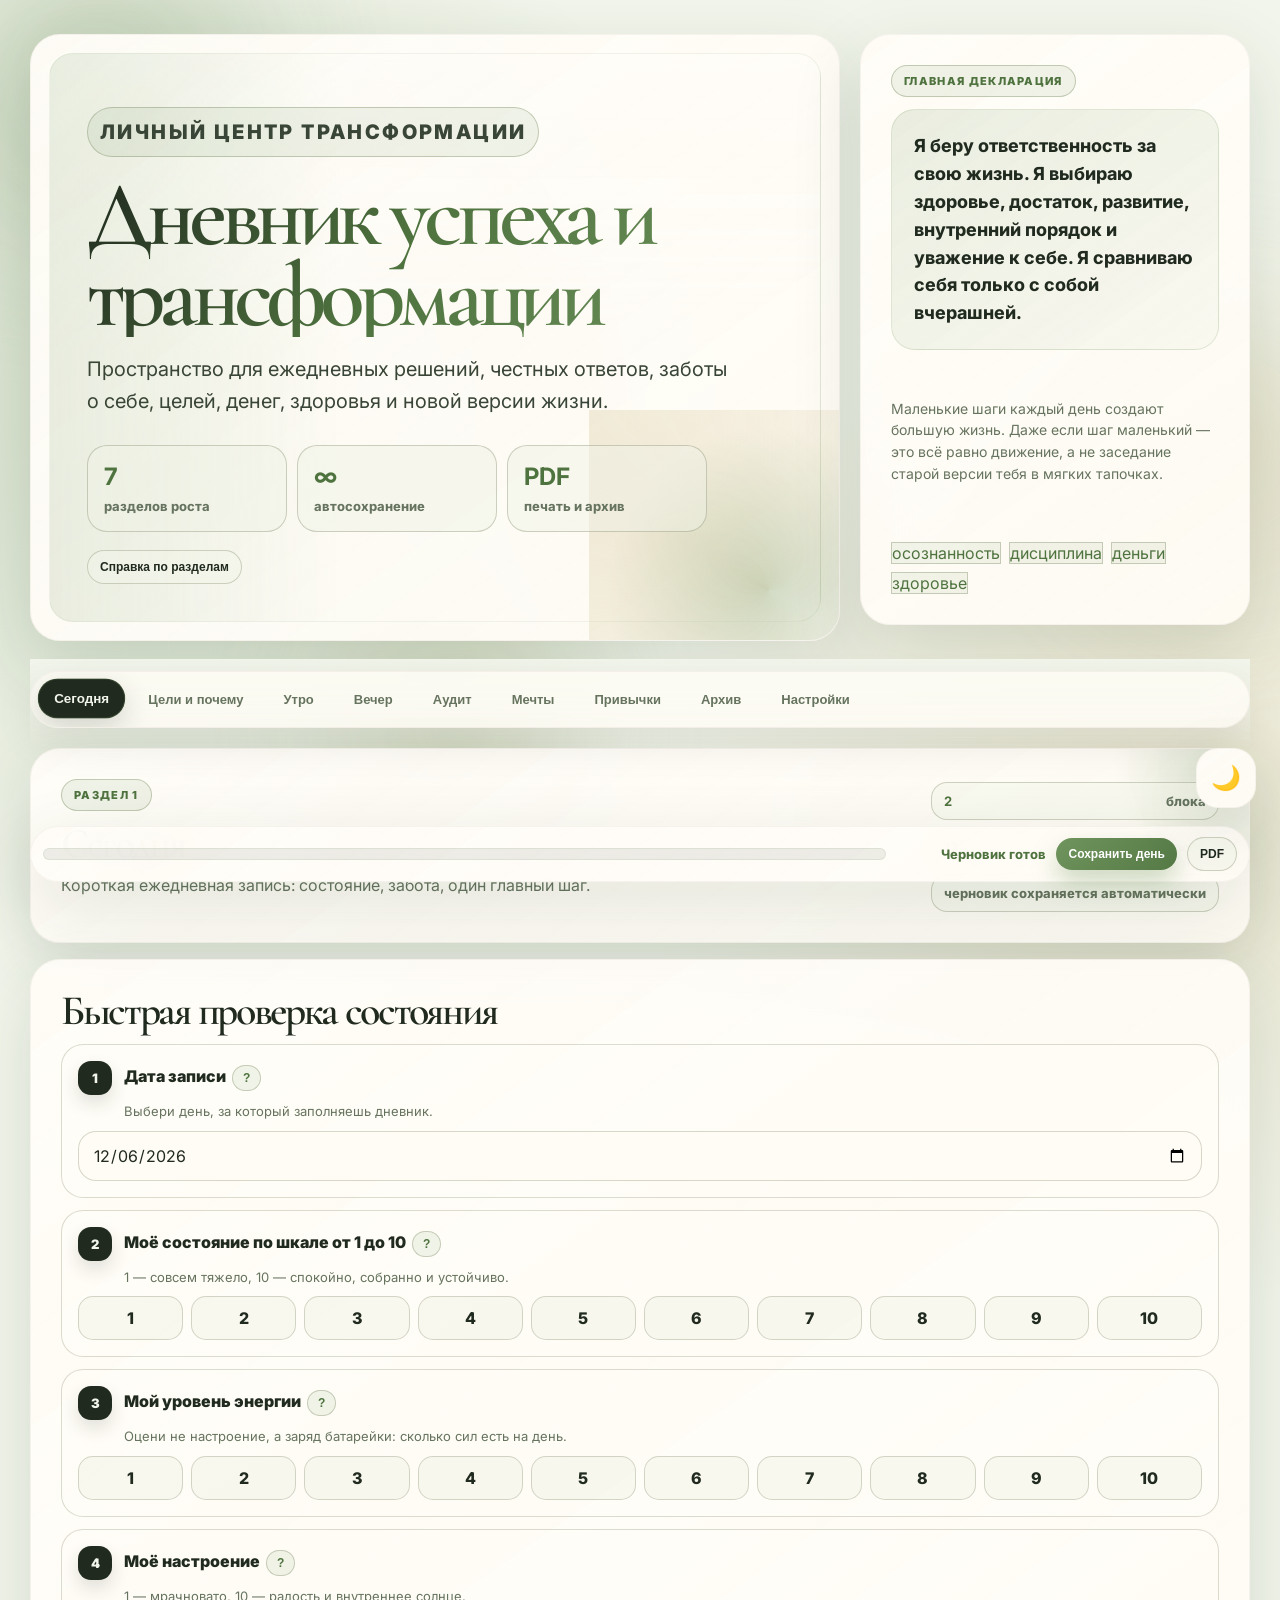
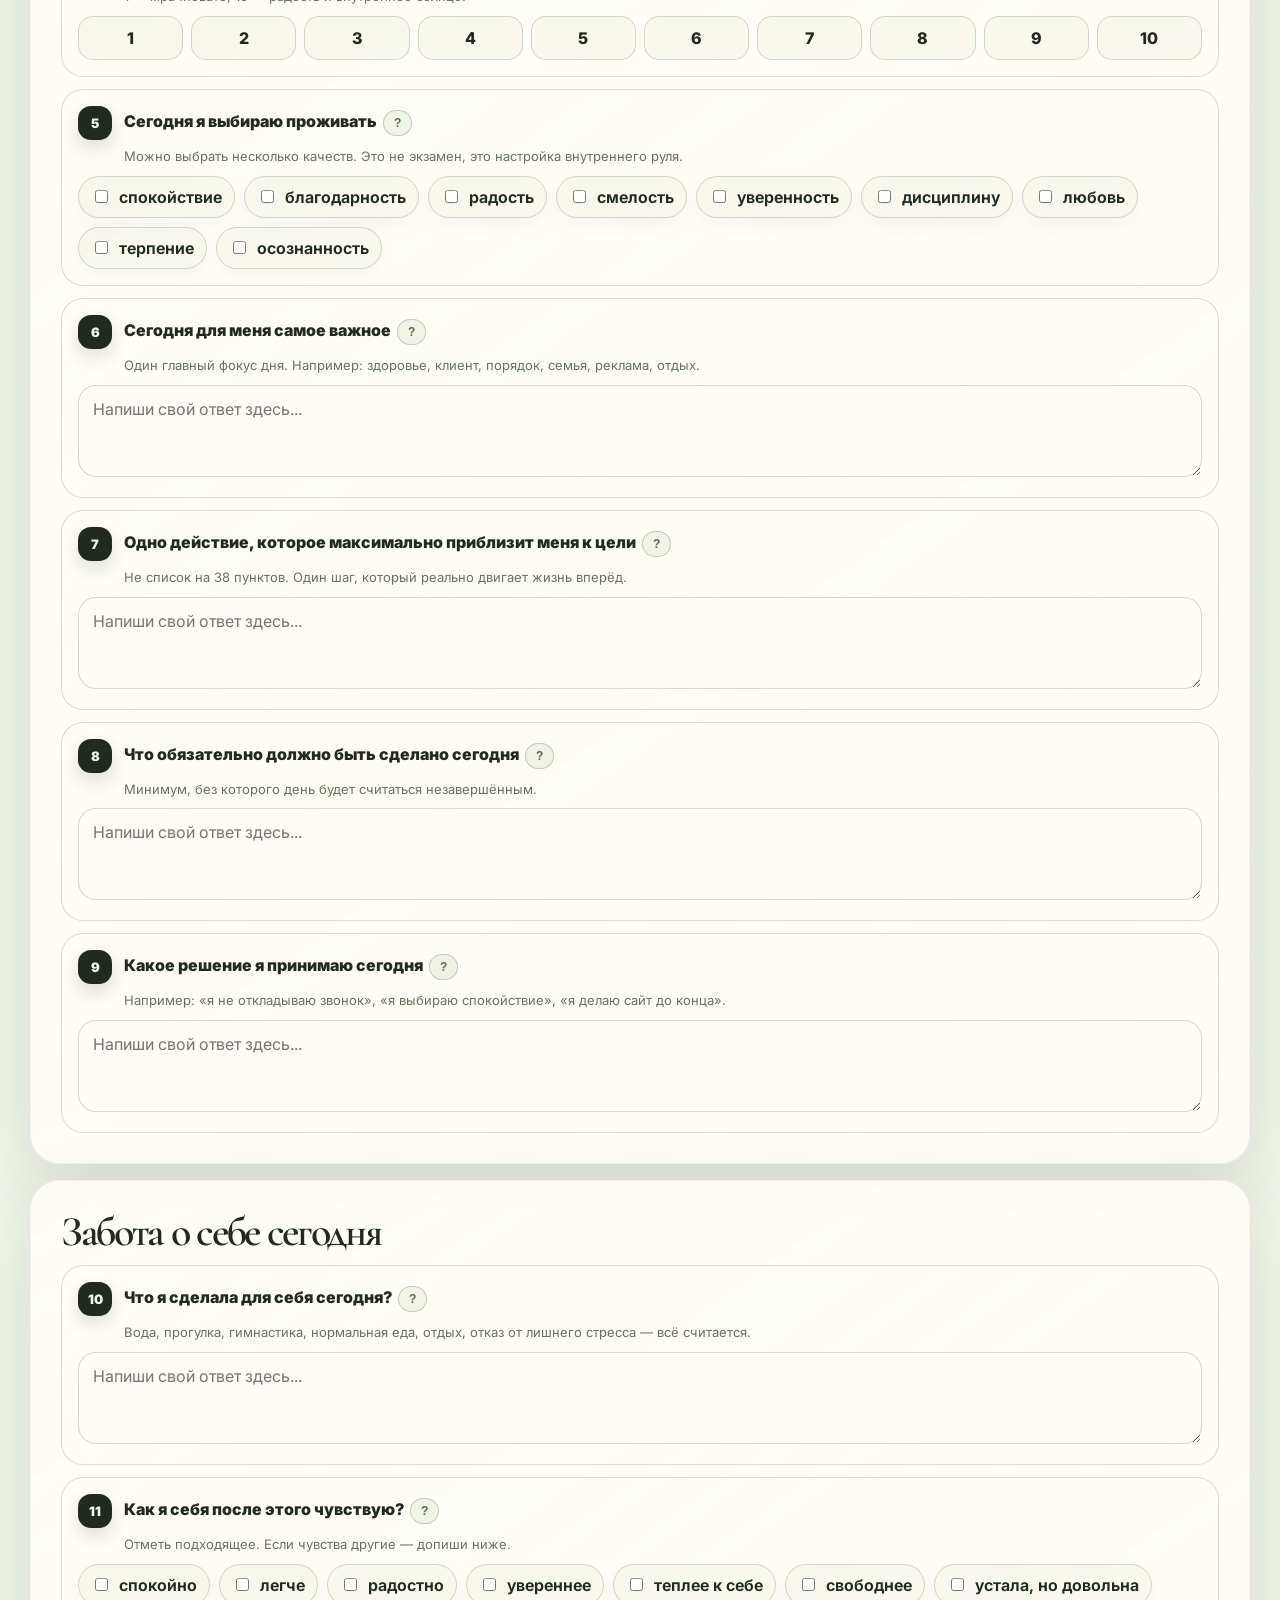
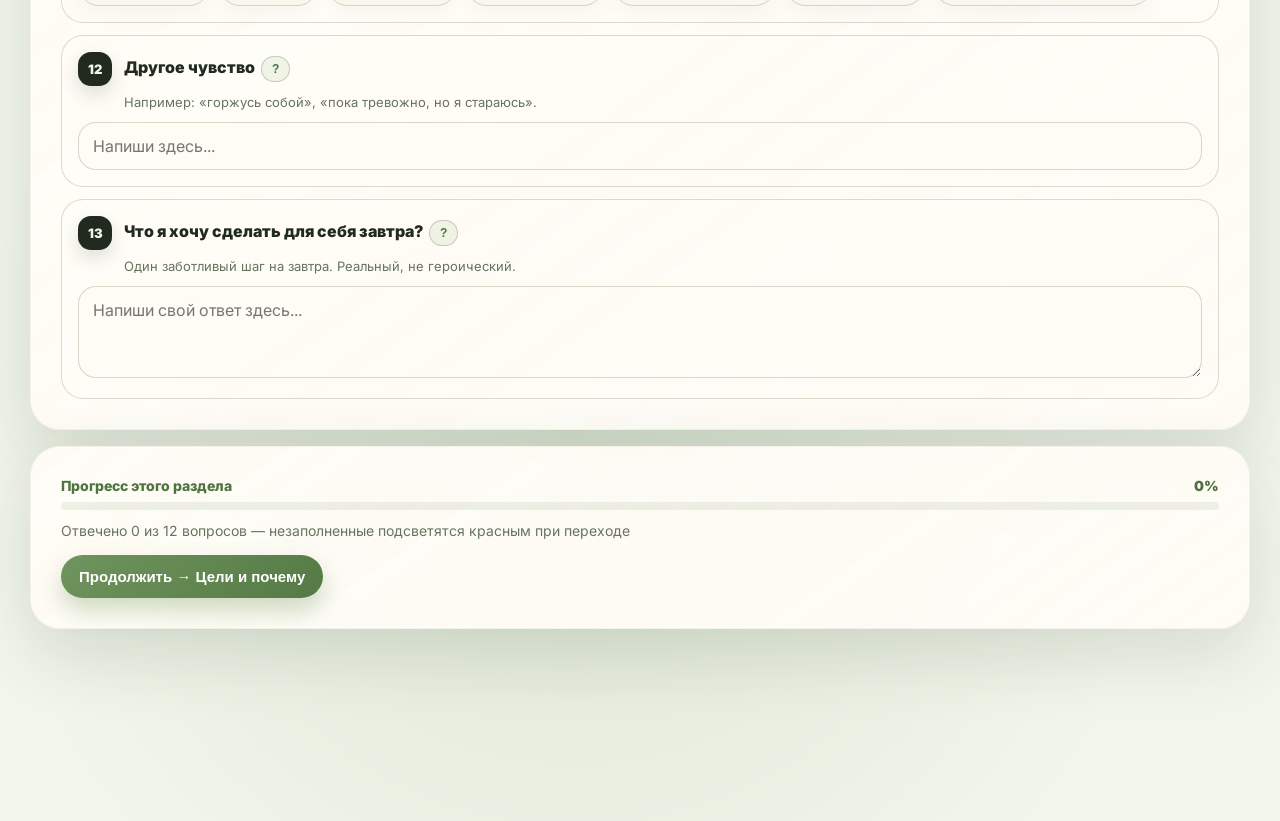
==== index.html @ e90e7c43 "полностью переделала так как старый не смогла сохранить и найти" ====
<!DOCTYPE html>
<html lang="ru">
<head>
  <meta charset="UTF-8" />
  <meta name="viewport" content="width=device-width, initial-scale=1.0" />
  <title>Дневник успеха и трансформации</title>

  <!-- Шрифты -->
  <link href="https://fonts.googleapis.com/css2?family=Inter:wght@400;500;600;800;850;900&family=Cormorant+Garamond:wght@400;600&display=swap" rel="stylesheet" />

  <style>
    /* ===== CSS-переменные: светлая тема (базовые цвета) ===== */
    :root {
      --bg: #f4f6ef;
      --card: #fff;
      --text: #243024;
      --muted: #71806f;
      --accent: #7fa66a;
      --accentDark: #5f854f;
      --accent2: #d9c9a3;
      --soft: #edf3e6;
      --line: rgba(0, 0, 0, .09);
      --danger: #b56b6b;
      --shadow: 0 18px 45px rgba(50, 65, 45, .12);
      --radius: 24px;
      --overlay: rgba(20, 28, 18, .45);
      --input-bg: rgba(255, 255, 255, .95);
      --hero-bg: rgba(255, 255, 255, .86);
      --nav-fade: linear-gradient(to bottom, var(--bg), rgba(255, 255, 255, 0));
      --toolbar-bg: rgba(255, 255, 255, .9);
    }

    /* Акцентные палитры (светлый режим) */
    [data-color="green"] {
      --accent: #7fa66a;
      --accentDark: #5f854f;
      --accent2: #d9c9a3;
      --soft: #edf3e6;
      --shadow: 0 18px 45px rgba(50, 65, 45, .12);
    }
    [data-color="rose"] {
      --bg: #fbf3f4;
      --text: #35262a;
      --muted: #8a6d75;
      --accent: #c98793;
      --accentDark: #aa6674;
      --accent2: #e7c7a2;
      --soft: #f8e7ea;
      --shadow: 0 18px 45px rgba(105, 55, 65, .12);
    }
    [data-color="gold"] {
      --bg: #fbf7eb;
      --text: #342d20;
      --muted: #83765f;
      --accent: #b89555;
      --accentDark: #98773f;
      --accent2: #d9b66e;
      --soft: #f4ecd7;
      --shadow: 0 18px 45px rgba(103, 78, 31, .13);
    }

    /* ===== Тёмная тема: переопределение переменных ===== */
    [data-mode="dark"] {
      --bg: #141a14;
      --card: #1e261e;
      --text: #e8efe4;
      --muted: #9aab96;
      --soft: #263026;
      --line: rgba(255, 255, 255, .1);
      --shadow: 0 18px 45px rgba(0, 0, 0, .35);
      --overlay: rgba(0, 0, 0, .62);
      --input-bg: rgba(30, 38, 30, .95);
      --hero-bg: rgba(30, 38, 30, .88);
      --nav-fade: linear-gradient(to bottom, var(--bg), rgba(20, 26, 20, 0));
      --toolbar-bg: rgba(30, 38, 30, .92);
    }
    [data-mode="dark"][data-color="green"] {
      --accent: #8fb87a;
      --accentDark: #a8d090;
      --accent2: #4a5a42;
    }
    [data-mode="dark"][data-color="rose"] {
      --bg: #1a1416;
      --card: #261e21;
      --text: #f0e6e8;
      --muted: #b09aa0;
      --accent: #d99aa6;
      --accentDark: #e8b8c0;
      --accent2: #5a4248;
      --soft: #302428;
      --hero-bg: rgba(38, 30, 33, .88);
      --input-bg: rgba(38, 30, 33, .95);
      --toolbar-bg: rgba(38, 30, 33, .92);
    }
    [data-mode="dark"][data-color="gold"] {
      --bg: #18150f;
      --card: #242018;
      --text: #efe8dc;
      --muted: #a89a82;
      --accent: #c9a86a;
      --accentDark: #dfc088;
      --accent2: #4a4030;
      --soft: #2c261c;
      --hero-bg: rgba(36, 32, 24, .88);
      --input-bg: rgba(36, 32, 24, .95);
      --toolbar-bg: rgba(36, 32, 24, .92);
    }

    /* ===== Базовая вёрстка ===== */
    * { box-sizing: border-box; }

    body {
      margin: 0;
      font-family: Inter, system-ui, -apple-system, BlinkMacSystemFont, "Segoe UI", sans-serif;
      background:
        radial-gradient(circle at top left, color-mix(in srgb, var(--accent) 25%, transparent), transparent 35%),
        linear-gradient(135deg, var(--bg), color-mix(in srgb, var(--card) 60%, var(--bg)));
      color: var(--text);
      min-height: 100vh;
      transition: background .45s ease, color .3s ease;
      position: relative;
      overflow-x: hidden;
    }

    /* ===== Декоративный анимированный фон ===== */
    .bg-decor {
      position: fixed;
      inset: 0;
      pointer-events: none;
      z-index: 0;
      overflow: hidden;
    }

    .orb {
      position: absolute;
      border-radius: 50%;
      filter: blur(60px);
      opacity: .35;
      animation: float-orb 18s ease-in-out infinite;
    }

    .orb-1 {
      width: 320px;
      height: 320px;
      top: -80px;
      left: -60px;
      background: color-mix(in srgb, var(--accent) 55%, transparent);
      animation-duration: 22s;
    }

    .orb-2 {
      width: 260px;
      height: 260px;
      top: 35%;
      right: -70px;
      background: color-mix(in srgb, var(--accent2) 70%, transparent);
      animation-delay: -6s;
      animation-duration: 26s;
    }

    .orb-3 {
      width: 200px;
      height: 200px;
      bottom: 8%;
      left: 28%;
      background: color-mix(in srgb, var(--accent) 40%, var(--accent2));
      animation-delay: -12s;
      animation-duration: 20s;
    }

    @keyframes float-orb {
      0%, 100% { transform: translate(0, 0) scale(1); }
      33% { transform: translate(28px, -22px) scale(1.06); }
      66% { transform: translate(-18px, 16px) scale(.94); }
    }

    .wrap {
      width: min(1180px, calc(100% - 28px));
      margin: 0 auto;
      padding: 28px 0 100px;
      position: relative;
      z-index: 1;
    }

    h1, h2, h3 {
      font-family: "Cormorant Garamond", serif;
      font-weight: 600;
    }

    /* ===== Анимация появления при загрузке ===== */
    body:not(.loaded) .hero,
    body:not(.loaded) .top-card,
    body:not(.loaded) nav,
    body:not(.loaded) .toolbar {
      opacity: 0;
      transform: translateY(18px);
    }

    body.loaded .hero { animation: rise-in .7s cubic-bezier(.22, 1, .36, 1) .05s both; }
    body.loaded .top-card { animation: rise-in .7s cubic-bezier(.22, 1, .36, 1) .15s both; }
    body.loaded nav { animation: rise-in .65s cubic-bezier(.22, 1, .36, 1) .25s both; }
    body.loaded .toolbar { animation: rise-in .65s cubic-bezier(.22, 1, .36, 1) .35s both; }

    @keyframes rise-in {
      from { opacity: 0; transform: translateY(22px); }
      to { opacity: 1; transform: translateY(0); }
    }

    /* ===== Шапка ===== */
    header {
      display: grid;
      grid-template-columns: 1.15fr .85fr;
      gap: 22px;
      margin-bottom: 22px;
    }

    .hero, .card {
      background: var(--hero-bg);
      backdrop-filter: blur(16px);
      border: 1px solid color-mix(in srgb, var(--card) 72%, var(--line));
      border-radius: var(--radius);
      box-shadow: var(--shadow);
      transition: background .3s ease, border-color .3s ease, transform .25s ease, box-shadow .25s ease;
    }

    .card:hover {
      transform: translateY(-2px);
      box-shadow: 0 22px 50px color-mix(in srgb, var(--accent) 12%, rgba(0, 0, 0, .1));
    }

    .hero {
      padding: 30px;
      position: relative;
      overflow: hidden;
    }

    .hero:after {
      content: "";
      position: absolute;
      right: -60px;
      bottom: -80px;
      width: 240px;
      height: 240px;
      background: radial-gradient(circle, var(--accent2), transparent 70%);
      opacity: .45;
      animation: pulse-glow 8s ease-in-out infinite;
    }

    .hero:before {
      content: "";
      position: absolute;
      top: -40px;
      left: -30px;
      width: 140px;
      height: 140px;
      background: radial-gradient(circle, color-mix(in srgb, var(--accent) 40%, transparent), transparent 70%);
      opacity: .5;
      animation: pulse-glow 6s ease-in-out infinite reverse;
    }

    @keyframes pulse-glow {
      0%, 100% { opacity: .35; transform: scale(1); }
      50% { opacity: .55; transform: scale(1.08); }
    }

    .hero > * {
      position: relative;
      z-index: 1;
    }

    .eyebrow {
      letter-spacing: .16em;
      text-transform: uppercase;
      color: var(--accentDark);
      font-weight: 850;
      font-size: 12px;
      margin: 0 0 12px;
    }

    h1 {
      margin: 0;
      font-size: clamp(34px, 6vw, 64px);
      line-height: .95;
      letter-spacing: -.05em;
      text-align: center;
    }

    h2 {
      margin: 0 0 12px;
      font-size: 25px;
      letter-spacing: -.03em;
    }

    h3 {
      margin: 22px 0 10px;
      font-size: 18px;
    }

    .hero p {
      max-width: 690px;
      margin: 16px 0 0;
      color: var(--muted);
      font-size: 17px;
      line-height: 1.6;
    }

    .top-card {
      padding: 24px;
      display: flex;
      flex-direction: column;
      justify-content: space-between;
    }

    .declaration {
      padding: 18px;
      background: linear-gradient(120deg, var(--soft), color-mix(in srgb, var(--accent) 8%, var(--soft)));
      background-size: 200% 200%;
      border-radius: 18px;
      font-weight: 750;
      line-height: 1.55;
      animation: gradient-shift 10s ease infinite;
    }

    @keyframes gradient-shift {
      0%, 100% { background-position: 0% 50%; }
      50% { background-position: 100% 50%; }
    }

    .note {
      color: var(--muted);
      font-size: 14px;
      line-height: 1.55;
      margin: 8px 0 0;
    }

    .quote {
      border-left: 5px solid var(--accent);
      padding: 10px 0 10px 16px;
      color: var(--muted);
      font-weight: 650;
      line-height: 1.65;
      background: linear-gradient(90deg, var(--soft), transparent);
      border-radius: 0 14px 14px 0;
    }

    /* ===== Навигация по разделам ===== */
    nav {
      position: sticky;
      top: 0;
      z-index: 20;
      padding: 10px 0 18px;
      background: var(--nav-fade);
    }

    .tabs {
      display: flex;
      gap: 10px;
      overflow-x: auto;
      padding-bottom: 4px;
    }

    .tab {
      border: 0;
      background: var(--card);
      color: var(--text);
      padding: 12px 16px;
      border-radius: 999px;
      box-shadow: 0 6px 18px rgba(0, 0, 0, .06);
      cursor: pointer;
      white-space: nowrap;
      font-weight: 800;
      transition: background .25s, color .25s, transform .2s ease, box-shadow .25s ease;
    }

    .tab:hover {
      transform: translateY(-2px);
      box-shadow: 0 10px 22px rgba(0, 0, 0, .08);
    }

    .tab.active {
      background: var(--accent);
      color: #fff;
      transform: translateY(-1px) scale(1.03);
      box-shadow: 0 10px 26px color-mix(in srgb, var(--accent) 40%, transparent);
    }

    /* ===== Разделы дневника ===== */
    .section {
      display: none;
      animation: show .22s ease;
    }

    .section.active {
      display: block;
    }

    .section.section-enter .card {
      animation: card-stagger .45s cubic-bezier(.22, 1, .36, 1) both;
    }

    .section.section-enter .card:nth-child(1) { animation-delay: .04s; }
    .section.section-enter .card:nth-child(2) { animation-delay: .08s; }
    .section.section-enter .card:nth-child(3) { animation-delay: .12s; }
    .section.section-enter .card:nth-child(4) { animation-delay: .16s; }
    .section.section-enter .card:nth-child(5) { animation-delay: .20s; }
    .section.section-enter .card:nth-child(n+6) { animation-delay: .24s; }

    @keyframes card-stagger {
      from { opacity: 0; transform: translateY(14px); }
      to { opacity: 1; transform: translateY(0); }
    }

    @keyframes show {
      from { opacity: 0; transform: translateY(6px); }
      to { opacity: 1; transform: translateY(0); }
    }

    .grid {
      display: grid;
      grid-template-columns: repeat(2, minmax(0, 1fr));
      gap: 18px;
    }

    .card {
      padding: 22px;
      margin-bottom: 18px;
    }

    .question {
      padding: 15px 0;
      border-top: 1px solid var(--line);
    }

    .question:first-of-type {
      border-top: 0;
    }

    .q-title {
      display: flex;
      gap: 9px;
      align-items: flex-start;
      font-weight: 850;
      margin-bottom: 7px;
    }

    .q-num {
      display: inline-flex;
      min-width: 27px;
      height: 27px;
      align-items: center;
      justify-content: center;
      border-radius: 50%;
      background: var(--soft);
      font-size: 13px;
      color: var(--accentDark);
      font-weight: 900;
      transition: transform .2s ease, background .2s ease;
    }

    .question:focus-within .q-num {
      transform: scale(1.08);
      background: color-mix(in srgb, var(--accent) 20%, var(--soft));
    }

    .hint {
      font-size: 13px;
      color: var(--muted);
      line-height: 1.45;
      margin: 0 0 10px 36px;
    }

    .hint b { color: var(--text); }

    /* Кнопка «подсказка» — открывает всплывающее окно */
    .hint-btn {
      border: 0;
      background: var(--soft);
      color: var(--accentDark);
      border-radius: 999px;
      padding: 4px 10px;
      font-size: 12px;
      font-weight: 800;
      cursor: pointer;
      margin-left: 6px;
      vertical-align: middle;
    }

    .hint-btn:hover {
      background: color-mix(in srgb, var(--accent) 20%, var(--soft));
    }

    /* Незаполненный вопрос — красная подсветка перед переходом дальше */
    .question.unfilled {
      background: color-mix(in srgb, var(--danger) 10%, transparent);
      border: 2px solid var(--danger);
      border-radius: 16px;
      padding: 13px 12px;
      margin-left: -4px;
      margin-right: -4px;
      animation: shake-unfilled .45s ease;
    }

    .question.unfilled .q-num {
      background: color-mix(in srgb, var(--danger) 22%, var(--soft));
      color: var(--danger);
    }

    .question.unfilled::before {
      content: "Не заполнено";
      display: block;
      margin: 0 0 8px 36px;
      font-size: 12px;
      font-weight: 850;
      color: var(--danger);
      letter-spacing: .04em;
      text-transform: uppercase;
    }

    .question.unfilled textarea,
    .question.unfilled input[type="text"],
    .question.unfilled input[type="date"] {
      border-color: var(--danger);
      box-shadow: 0 0 0 4px color-mix(in srgb, var(--danger) 16%, transparent);
    }

    .question.unfilled .scale span {
      border-color: color-mix(in srgb, var(--danger) 55%, var(--line));
    }

    .question.unfilled .checks,
    .question.unfilled .choice {
      outline: 2px solid var(--danger);
      outline-offset: 5px;
      border-radius: 14px;
    }

    @keyframes shake-unfilled {
      0%, 100% { transform: translateX(0); }
      25% { transform: translateX(-4px); }
      75% { transform: translateX(4px); }
    }

    textarea, input, select {
      width: 100%;
      border: 1px solid var(--line);
      border-radius: 16px;
      padding: 13px 14px;
      background: var(--input-bg);
      color: var(--text);
      font: inherit;
      outline: none;
      transition: border-color .2s, box-shadow .2s, transform .2s ease;
    }

    textarea:focus, input:focus, select:focus {
      border-color: var(--accent);
      box-shadow: 0 0 0 4px color-mix(in srgb, var(--accent) 18%, transparent);
      transform: translateY(-1px);
    }

    textarea { min-height: 92px; resize: vertical; }
    textarea.big { min-height: 150px; }

    .row {
      display: grid;
      grid-template-columns: repeat(3, 1fr);
      gap: 12px;
    }

    .scale {
      display: grid;
      grid-template-columns: repeat(10, 1fr);
      gap: 6px;
    }

    .scale input { display: none; }

    .scale span {
      display: flex;
      align-items: center;
      justify-content: center;
      height: 38px;
      border-radius: 12px;
      background: var(--card);
      border: 1px solid var(--line);
      cursor: pointer;
      font-weight: 800;
      transition: transform .2s ease, background .2s ease, border-color .2s ease, box-shadow .2s ease;
    }

    .scale span:hover {
      transform: translateY(-2px);
      border-color: color-mix(in srgb, var(--accent) 50%, var(--line));
    }

    .scale input:checked + span {
      background: var(--accent);
      color: #fff;
      border-color: var(--accent);
      animation: scale-pop .35s cubic-bezier(.34, 1.56, .64, 1);
      box-shadow: 0 6px 16px color-mix(in srgb, var(--accent) 35%, transparent);
    }

    @keyframes scale-pop {
      0% { transform: scale(.85); }
      60% { transform: scale(1.12); }
      100% { transform: scale(1); }
    }

    .checks {
      display: flex;
      flex-wrap: wrap;
      gap: 9px;
      margin-top: 8px;
    }

    .check {
      display: inline-flex;
      align-items: center;
      gap: 8px;
      border: 1px solid var(--line);
      border-radius: 999px;
      padding: 10px 12px;
      background: color-mix(in srgb, var(--card) 75%, transparent);
      cursor: pointer;
      user-select: none;
      font-weight: 650;
      transition: transform .2s ease, background .2s ease, border-color .2s ease, box-shadow .2s ease;
    }

    .check:hover {
      transform: translateY(-1px);
    }

    .check:has(input:checked) {
      background: color-mix(in srgb, var(--accent) 18%, var(--card));
      border-color: var(--accent);
      box-shadow: 0 4px 14px color-mix(in srgb, var(--accent) 22%, transparent);
      animation: chip-select .3s ease;
    }

    @keyframes chip-select {
      0% { transform: scale(.96); }
      50% { transform: scale(1.04); }
      100% { transform: scale(1); }
    }

    .check input { width: auto; accent-color: var(--accent); }

    .choice {
      display: grid;
      grid-template-columns: repeat(2, minmax(0, 1fr));
      gap: 10px;
    }

    .choice label {
      display: flex;
      gap: 8px;
      align-items: center;
      border: 1px solid var(--line);
      border-radius: 16px;
      padding: 12px;
      background: var(--card);
      font-weight: 750;
      cursor: pointer;
      transition: transform .2s ease, border-color .2s ease, box-shadow .2s ease, background .2s ease;
    }

    .choice label:hover {
      transform: translateY(-1px);
      border-color: color-mix(in srgb, var(--accent) 40%, var(--line));
    }

    .choice label:has(input:checked) {
      background: color-mix(in srgb, var(--accent) 14%, var(--card));
      border-color: var(--accent);
      box-shadow: 0 4px 14px color-mix(in srgb, var(--accent) 20%, transparent);
    }

    .choice input { width: auto; accent-color: var(--accent); }

    .actions {
      display: flex;
      flex-wrap: wrap;
      gap: 10px;
      margin-top: 16px;
    }

    .primary, .secondary, .danger {
      border: 0;
      border-radius: 16px;
      padding: 13px 18px;
      cursor: pointer;
      font-weight: 850;
      font-size: 15px;
      transition: transform .18s ease, box-shadow .2s ease, filter .2s ease;
    }

    .primary {
      background: linear-gradient(135deg, var(--accent), color-mix(in srgb, var(--accentDark) 80%, var(--accent)));
      color: #fff;
      box-shadow: 0 12px 25px color-mix(in srgb, var(--accent) 35%, transparent);
    }

    .primary:hover {
      transform: translateY(-2px);
      filter: brightness(1.05);
      box-shadow: 0 16px 30px color-mix(in srgb, var(--accent) 42%, transparent);
    }

    .primary:active {
      transform: translateY(0) scale(.98);
    }

    .secondary:hover, .danger:hover {
      transform: translateY(-1px);
    }

    .secondary:active, .danger:active {
      transform: scale(.98);
    }

    .secondary {
      background: var(--soft);
      color: var(--text);
    }

    .danger {
      background: color-mix(in srgb, var(--danger) 12%, var(--card));
      color: var(--danger);
    }

    .mini { font-size: 12px; padding: 9px 12px; }

    .stats {
      display: grid;
      grid-template-columns: repeat(4, 1fr);
      gap: 12px;
    }

    .stat {
      background: var(--soft);
      border-radius: 18px;
      padding: 16px;
      transition: transform .25s ease, box-shadow .25s ease;
    }

    .stat:hover {
      transform: translateY(-3px);
      box-shadow: 0 12px 28px color-mix(in srgb, var(--accent) 10%, rgba(0, 0, 0, .08));
    }

    .stat b {
      display: block;
      font-size: 30px;
      margin-bottom: 4px;
      transition: color .3s ease;
    }

    .archive-item {
      border-radius: 18px;
      padding: 16px;
      background: var(--soft);
      margin: 10px 0;
      transition: transform .25s ease, box-shadow .25s ease;
    }

    .archive-item:hover {
      transform: translateX(4px);
      box-shadow: 0 8px 22px color-mix(in srgb, var(--accent) 8%, rgba(0, 0, 0, .06));
    }

    .archive-item h3 { margin: 0 0 8px; }
    .small { font-size: 13px; color: var(--muted); }
    .hidden { display: none !important; }

    /* ===== Нижняя панель инструментов ===== */
    .toolbar {
      position: sticky;
      bottom: 12px;
      z-index: 30;
      background: var(--toolbar-bg);
      backdrop-filter: blur(12px);
      border: 1px solid color-mix(in srgb, var(--card) 80%, var(--line));
      box-shadow: var(--shadow);
      border-radius: 22px;
      padding: 10px;
      display: flex;
      gap: 8px;
      align-items: center;
      justify-content: space-between;
    }

    .progress {
      height: 9px;
      background: var(--soft);
      border-radius: 999px;
      overflow: hidden;
      flex: 1;
    }

    .progress i {
      display: block;
      height: 100%;
      width: 0;
      background: linear-gradient(90deg, var(--accent), color-mix(in srgb, var(--accent2) 60%, var(--accent)));
      transition: width .45s cubic-bezier(.22, 1, .36, 1);
      position: relative;
      overflow: hidden;
    }

    .progress i::after {
      content: "";
      position: absolute;
      inset: 0;
      background: linear-gradient(90deg, transparent, rgba(255, 255, 255, .35), transparent);
      transform: translateX(-100%);
      animation: shimmer 2.2s ease-in-out infinite;
    }

    .progress.shimmer i::after {
      animation-duration: 1.2s;
    }

    @keyframes shimmer {
      0% { transform: translateX(-100%); }
      100% { transform: translateX(200%); }
    }

    .status {
      font-weight: 750;
      color: var(--accentDark);
      font-size: 13px;
      min-width: 150px;
      text-align: right;
      transition: color .3s ease;
    }

    .status.saved-flash {
      animation: status-flash .6s ease;
    }

    @keyframes status-flash {
      0%, 100% { color: var(--accentDark); }
      50% { color: var(--accent); transform: scale(1.03); }
    }

    .section-intro {
      margin-top: -4px;
      margin-bottom: 14px;
      color: var(--muted);
      line-height: 1.55;
    }

    .pill {
      display: inline-block;
      background: var(--soft);
      padding: 7px 10px;
      border-radius: 999px;
      font-weight: 800;
      color: var(--accentDark);
      font-size: 13px;
      margin: 3px 4px 3px 0;
      transition: transform .2s ease, background .2s ease;
    }

    .pill:hover {
      transform: translateY(-1px);
      background: color-mix(in srgb, var(--accent) 12%, var(--soft));
    }

    /* ===== Футер раздела: прогресс и переход к следующей странице ===== */
    .section-footer {
      margin-top: 4px;
      border: 2px solid color-mix(in srgb, var(--accent) 25%, var(--line));
    }

    .section-footer-top {
      display: flex;
      justify-content: space-between;
      align-items: center;
      margin-bottom: 8px;
    }

    .section-footer-label {
      font-weight: 800;
      font-size: 14px;
      color: var(--accentDark);
    }

    .section-footer-pct {
      font-weight: 900;
      font-size: 14px;
      color: var(--accentDark);
    }

    .section-footer-bar {
      height: 8px;
      background: var(--soft);
      border-radius: 999px;
      overflow: hidden;
      margin-bottom: 10px;
    }

    .section-footer-bar i {
      display: block;
      height: 100%;
      width: 0;
      background: linear-gradient(90deg, var(--accent), color-mix(in srgb, var(--accent2) 50%, var(--accent)));
      transition: width .45s cubic-bezier(.22, 1, .36, 1);
      position: relative;
      overflow: hidden;
    }

    .section-footer-bar i::after {
      content: "";
      position: absolute;
      inset: 0;
      background: linear-gradient(90deg, transparent, rgba(255, 255, 255, .3), transparent);
      animation: shimmer 2.5s ease-in-out infinite;
    }

    .section-footer-note {
      margin: 0 0 14px;
      font-size: 14px;
      color: var(--muted);
      line-height: 1.5;
    }

    .section-footer-actions {
      margin-top: 0;
    }

    .section-continue-btn:not(:disabled) {
      box-shadow: 0 12px 25px color-mix(in srgb, var(--accent) 35%, transparent);
    }

    .section-continue-btn.attention {
      animation: pulse-btn 1s ease infinite;
    }

    @keyframes pulse-btn {
      0%, 100% { transform: scale(1); }
      50% { transform: scale(1.03); }
    }

    .section-footer.complete {
      border-color: color-mix(in srgb, var(--accent) 55%, var(--line));
      background: color-mix(in srgb, var(--accent) 6%, var(--card));
      animation: complete-glow 1.2s ease;
    }

    @keyframes complete-glow {
      0% { box-shadow: 0 0 0 0 color-mix(in srgb, var(--accent) 35%, transparent); }
      50% { box-shadow: 0 0 0 8px color-mix(in srgb, var(--accent) 18%, transparent); }
      100% { box-shadow: none; }
    }

    /* ===== Кнопка переключения светлой / тёмной темы (правый нижний угол) ===== */
    .theme-toggle {
      position: fixed;
      right: 22px;
      bottom: 22px;
      z-index: 50;
      width: 54px;
      height: 54px;
      border: 1px solid color-mix(in srgb, var(--card) 80%, var(--line));
      border-radius: 50%;
      background: var(--toolbar-bg);
      backdrop-filter: blur(12px);
      box-shadow: var(--shadow);
      cursor: pointer;
      display: flex;
      align-items: center;
      justify-content: center;
      font-size: 22px;
      transition: transform .2s ease, background .3s ease;
    }

    .theme-toggle:hover {
      transform: scale(1.06) rotate(8deg);
    }

    .theme-toggle.spin {
      animation: theme-spin .55s cubic-bezier(.34, 1.56, .64, 1);
    }

    @keyframes theme-spin {
      from { transform: rotate(0deg) scale(1); }
      to { transform: rotate(180deg) scale(1.08); }
    }

    .theme-toggle:focus-visible {
      outline: 3px solid color-mix(in srgb, var(--accent) 40%, transparent);
      outline-offset: 3px;
    }

    /* ===== Всплывающие окна (модальные) ===== */
    .modal-backdrop {
      position: fixed;
      inset: 0;
      z-index: 100;
      background: var(--overlay);
      backdrop-filter: blur(4px);
      display: flex;
      align-items: center;
      justify-content: center;
      padding: 20px;
      opacity: 0;
      visibility: hidden;
      transition: opacity .25s ease, visibility .25s ease;
    }

    .modal-backdrop.open {
      opacity: 1;
      visibility: visible;
    }

    .modal-backdrop.open .modal {
      animation: modal-in .4s cubic-bezier(.22, 1, .36, 1) both;
    }

    @keyframes modal-in {
      from {
        opacity: 0;
        transform: translateY(24px) scale(.94);
      }
      to {
        opacity: 1;
        transform: translateY(0) scale(1);
      }
    }

    .modal {
      width: min(520px, 100%);
      max-height: min(85vh, 640px);
      overflow: auto;
      background: var(--card);
      border-radius: 22px;
      box-shadow: var(--shadow);
      border: 1px solid var(--line);
      padding: 26px;
      transform: translateY(12px) scale(.98);
      transition: transform .25s ease;
    }

    .modal-backdrop.open .modal {
      transform: translateY(0) scale(1);
    }

    .modal h2 {
      margin: 0 0 10px;
      font-size: 24px;
    }

    .modal p {
      color: var(--muted);
      line-height: 1.6;
      margin: 0 0 14px;
    }

    .modal-actions {
      display: flex;
      gap: 10px;
      justify-content: flex-end;
      margin-top: 18px;
      flex-wrap: wrap;
    }

    .modal-close {
      position: absolute;
      top: 14px;
      right: 14px;
      border: 0;
      background: var(--soft);
      color: var(--text);
      width: 34px;
      height: 34px;
      border-radius: 50%;
      cursor: pointer;
      font-size: 18px;
      line-height: 1;
    }

    .modal-wrap {
      position: relative;
    }

    /* Карточки разделов в справке */
    .help-grid {
      display: grid;
      gap: 10px;
      margin-top: 12px;
    }

    .help-item {
      background: var(--soft);
      border-radius: 14px;
      padding: 12px 14px;
      transition: transform .2s ease, background .2s ease;
    }

    .help-item:hover {
      transform: translateX(4px);
      background: color-mix(in srgb, var(--accent) 10%, var(--soft));
    }

    .help-item b {
      display: block;
      margin-bottom: 4px;
      color: var(--text);
    }

    .help-item span {
      font-size: 13px;
      color: var(--muted);
      line-height: 1.45;
    }

    @media (max-width: 860px) {
      header, .grid, .row, .choice { grid-template-columns: 1fr; }
      .stats { grid-template-columns: 1fr 1fr; }
      .hero { padding: 24px; }
      .scale { grid-template-columns: repeat(5, 1fr); }
      .toolbar { align-items: stretch; flex-direction: column; }
      .status { text-align: left; }
      .theme-toggle { right: 14px; bottom: 14px; }
      .wrap { padding-bottom: 110px; }
    }

    /* Уважение к настройке «уменьшить движение» */
    @media (prefers-reduced-motion: reduce) {
      *, *::before, *::after {
        animation-duration: .01ms !important;
        animation-iteration-count: 1 !important;
        transition-duration: .01ms !important;
      }
      .orb { display: none; }
    }

    /* ===== REDESIGN: современный интерфейс поверх данных дневника ===== */
    :root {
      --bg: #f6f0e7;
      --card: rgba(255, 252, 246, .78);
      --text: #251f19;
      --muted: #7d7064;
      --accent: #9a7651;
      --accentDark: #6f5237;
      --accent2: #e6c8a0;
      --soft: rgba(154, 118, 81, .1);
      --line: rgba(65, 46, 30, .13);
      --danger: #b75f5f;
      --shadow: 0 24px 70px rgba(67, 45, 25, .14);
      --radius: 30px;
      --overlay: rgba(28, 20, 14, .48);
      --input-bg: rgba(255, 252, 246, .9);
      --hero-bg: rgba(255, 252, 246, .72);
      --nav-fade: linear-gradient(to bottom, rgba(246, 240, 231, .96), rgba(246, 240, 231, .72), transparent);
      --toolbar-bg: rgba(255, 252, 246, .84);
    }

    [data-color="green"] {
      --bg: #f2f5eb;
      --text: #202a1f;
      --muted: #66745f;
      --accent: #6f945d;
      --accentDark: #4f733f;
      --accent2: #d7c79c;
      --soft: rgba(111, 148, 93, .12);
      --shadow: 0 24px 70px rgba(38, 62, 34, .14);
      --nav-fade: linear-gradient(to bottom, rgba(242, 245, 235, .96), rgba(242, 245, 235, .72), transparent);
    }

    [data-color="rose"] {
      --bg: #fbf0f2;
      --text: #342227;
      --muted: #876771;
      --accent: #c8798a;
      --accentDark: #9f5667;
      --accent2: #ecc3a4;
      --soft: rgba(200, 121, 138, .12);
      --shadow: 0 24px 70px rgba(104, 46, 62, .14);
      --nav-fade: linear-gradient(to bottom, rgba(251, 240, 242, .96), rgba(251, 240, 242, .72), transparent);
    }

    [data-color="gold"] {
      --bg: #fbf5e6;
      --text: #332819;
      --muted: #817057;
      --accent: #b68d42;
      --accentDark: #8c682e;
      --accent2: #f0cc83;
      --soft: rgba(182, 141, 66, .13);
      --shadow: 0 24px 70px rgba(104, 75, 24, .14);
      --nav-fade: linear-gradient(to bottom, rgba(251, 245, 230, .96), rgba(251, 245, 230, .72), transparent);
    }

    [data-mode="dark"] {
      --bg: #111411;
      --card: rgba(27, 32, 27, .76);
      --text: #f1efe8;
      --muted: #aaa79d;
      --line: rgba(255, 255, 255, .12);
      --soft: rgba(255, 255, 255, .07);
      --shadow: 0 24px 80px rgba(0, 0, 0, .42);
      --overlay: rgba(0, 0, 0, .64);
      --input-bg: rgba(24, 29, 24, .92);
      --hero-bg: rgba(27, 32, 27, .72);
      --nav-fade: linear-gradient(to bottom, rgba(17, 20, 17, .96), rgba(17, 20, 17, .72), transparent);
      --toolbar-bg: rgba(27, 32, 27, .84);
    }

    [data-mode="dark"][data-color="green"] {
      --bg: #101610;
      --card: rgba(26, 34, 26, .76);
      --text: #eef3e9;
      --muted: #a6b2a0;
      --accent: #8fbd78;
      --accentDark: #b5df9d;
      --accent2: #516941;
      --soft: rgba(143, 189, 120, .1);
      --input-bg: rgba(26, 34, 26, .92);
      --toolbar-bg: rgba(26, 34, 26, .84);
      --nav-fade: linear-gradient(to bottom, rgba(16, 22, 16, .96), rgba(16, 22, 16, .72), transparent);
    }

    [data-mode="dark"][data-color="rose"] {
      --bg: #171113;
      --card: rgba(34, 24, 28, .76);
      --text: #f4e9ec;
      --muted: #baa4ab;
      --accent: #dc93a3;
      --accentDark: #f0bfca;
      --accent2: #64434b;
      --soft: rgba(220, 147, 163, .1);
      --input-bg: rgba(34, 24, 28, .92);
      --toolbar-bg: rgba(34, 24, 28, .84);
      --nav-fade: linear-gradient(to bottom, rgba(23, 17, 19, .96), rgba(23, 17, 19, .72), transparent);
    }

    [data-mode="dark"][data-color="gold"] {
      --bg: #17130c;
      --card: rgba(35, 29, 18, .76);
      --text: #f4ead9;
      --muted: #b2a38b;
      --accent: #d0a85b;
      --accentDark: #f0cb82;
      --accent2: #5c4526;
      --soft: rgba(208, 168, 91, .1);
      --input-bg: rgba(35, 29, 18, .92);
      --toolbar-bg: rgba(35, 29, 18, .84);
      --nav-fade: linear-gradient(to bottom, rgba(23, 19, 12, .96), rgba(23, 19, 12, .72), transparent);
    }

    body {
      background:
        linear-gradient(rgba(255, 255, 255, .025) 1px, transparent 1px),
        linear-gradient(90deg, rgba(255, 255, 255, .025) 1px, transparent 1px),
        radial-gradient(circle at 15% 10%, color-mix(in srgb, var(--accent) 28%, transparent), transparent 34rem),
        radial-gradient(circle at 90% 20%, color-mix(in srgb, var(--accent2) 36%, transparent), transparent 32rem),
        radial-gradient(circle at 45% 90%, color-mix(in srgb, var(--accent) 16%, transparent), transparent 38rem),
        var(--bg);
      background-size: 42px 42px, 42px 42px, auto, auto, auto, auto;
    }

    .bg-decor {
      opacity: .9;
      mix-blend-mode: multiply;
    }

    [data-mode="dark"] .bg-decor {
      mix-blend-mode: screen;
      opacity: .65;
    }

    .orb {
      filter: blur(76px);
      opacity: .48;
    }

    .wrap {
      width: min(1220px, calc(100% - 36px));
      padding: 34px 0 120px;
    }

    header {
      grid-template-columns: minmax(0, 1.35fr) minmax(320px, .65fr);
      gap: 20px;
      margin-bottom: 18px;
    }

    .hero,
    .card,
    .modal,
    .toolbar,
    .theme-toggle {
      border: 1px solid color-mix(in srgb, var(--card) 64%, var(--line));
      background:
        linear-gradient(145deg, color-mix(in srgb, var(--card) 92%, white 8%), color-mix(in srgb, var(--card) 88%, transparent)),
        var(--card);
      backdrop-filter: blur(22px) saturate(120%);
      box-shadow: var(--shadow);
    }

    .hero {
      min-height: 430px;
      padding: clamp(28px, 5vw, 56px);
      display: flex;
      flex-direction: column;
      justify-content: space-between;
      isolation: isolate;
    }

    .hero::before {
      width: 360px;
      height: 360px;
      top: auto;
      left: auto;
      right: -110px;
      bottom: -130px;
      background:
        radial-gradient(circle, color-mix(in srgb, var(--accent) 38%, transparent), transparent 64%),
        conic-gradient(from 120deg, transparent, color-mix(in srgb, var(--accent2) 45%, transparent), transparent);
      opacity: .8;
    }

    .hero::after {
      inset: 18px;
      width: auto;
      height: auto;
      border-radius: 24px;
      border: 1px solid color-mix(in srgb, var(--accent) 18%, transparent);
      background:
        linear-gradient(90deg, color-mix(in srgb, var(--accent) 26%, transparent), transparent 38%),
        linear-gradient(180deg, rgba(255, 255, 255, .22), transparent 52%);
      opacity: .55;
      animation: none;
      pointer-events: none;
    }

    .eyebrow {
      display: inline-flex;
      width: fit-content;
      padding: 8px 12px;
      border: 1px solid color-mix(in srgb, var(--accent) 24%, var(--line));
      border-radius: 999px;
      background: color-mix(in srgb, var(--accent) 10%, transparent);
      color: var(--accentDark);
      letter-spacing: .12em;
      font-size: 11px;
    }

    h1 {
      max-width: 820px;
      margin-top: 18px;
      text-align: left;
      font-size: clamp(46px, 8vw, 92px);
      line-height: .88;
      letter-spacing: -.07em;
      background: linear-gradient(125deg, var(--text), var(--accentDark) 45%, var(--accent));
      -webkit-background-clip: text;
      background-clip: text;
      color: transparent;
    }

    h2 {
      font-size: clamp(27px, 3.5vw, 42px);
      line-height: 1;
      letter-spacing: -.055em;
    }

    .hero p {
      max-width: 640px;
      font-size: clamp(16px, 2vw, 20px);
      color: color-mix(in srgb, var(--text) 64%, var(--muted));
    }

    .hero-stats {
      display: grid;
      grid-template-columns: repeat(3, minmax(0, 1fr));
      gap: 10px;
      margin-top: 28px;
      max-width: 620px;
    }

    .hero-stats div {
      padding: 16px;
      border-radius: 20px;
      background: color-mix(in srgb, var(--card) 58%, var(--soft));
      border: 1px solid color-mix(in srgb, var(--accent) 18%, var(--line));
    }

    .hero-stats b {
      display: block;
      margin-bottom: 4px;
      font-size: 24px;
      color: var(--accentDark);
    }

    .hero-stats span {
      color: var(--muted);
      font-size: 13px;
      font-weight: 750;
    }

    .top-card {
      padding: 26px;
      border-radius: var(--radius);
    }

    .declaration {
      padding: 22px;
      border: 1px solid color-mix(in srgb, var(--accent) 18%, transparent);
      border-radius: 24px;
      background:
        linear-gradient(145deg, color-mix(in srgb, var(--accent) 12%, transparent), transparent),
        color-mix(in srgb, var(--card) 72%, var(--soft));
      font-size: 18px;
    }

    .top-card__list {
      display: flex;
      flex-wrap: wrap;
      gap: 8px;
      margin-top: 18px;
    }

    .top-card__list span,
    .pill {
      display: inline-flex;
      align-items: center;
      gap: 6px;
      border: 1px solid color-mix(in srgb, var(--accent) 20%, var(--line));
      background: color-mix(in srgb, var(--accent) 9%, transparent);
      color: var(--accentDark);
    }

    nav {
      top: 0;
      padding: 12px 0 20px;
    }

    .tabs {
      gap: 8px;
      padding: 8px;
      border: 1px solid color-mix(in srgb, var(--card) 60%, var(--line));
      border-radius: 999px;
      background: color-mix(in srgb, var(--toolbar-bg) 88%, transparent);
      backdrop-filter: blur(20px);
      box-shadow: 0 16px 42px rgba(0, 0, 0, .08);
    }

    .tab {
      flex: 0 0 auto;
      padding: 11px 15px;
      border: 1px solid transparent;
      background: transparent;
      box-shadow: none;
      color: var(--muted);
      font-size: 13px;
    }

    .tab:hover {
      background: color-mix(in srgb, var(--accent) 8%, transparent);
      box-shadow: none;
    }

    .tab.active {
      background: var(--text);
      color: var(--bg);
      border-color: color-mix(in srgb, var(--accent) 28%, transparent);
      box-shadow: 0 10px 28px color-mix(in srgb, var(--text) 18%, transparent);
    }

    .section-cover {
      display: grid;
      grid-template-columns: minmax(0, 1fr) auto;
      align-items: end;
      gap: 18px;
      padding: 30px;
      overflow: hidden;
      position: relative;
    }

    .section-cover::after {
      content: "";
      position: absolute;
      right: -80px;
      top: -90px;
      width: 220px;
      height: 220px;
      border-radius: 999px;
      background: radial-gradient(circle, color-mix(in srgb, var(--accent) 22%, transparent), transparent 68%);
      pointer-events: none;
    }

    .section-cover > * {
      position: relative;
      z-index: 1;
    }

    .section-meta {
      display: grid;
      gap: 8px;
      min-width: 230px;
    }

    .section-meta span {
      display: flex;
      justify-content: space-between;
      gap: 12px;
      padding: 10px 12px;
      border: 1px solid color-mix(in srgb, var(--accent) 17%, var(--line));
      border-radius: 16px;
      background: color-mix(in srgb, var(--card) 62%, var(--soft));
      color: var(--muted);
      font-size: 13px;
      font-weight: 760;
    }

    .section-meta b {
      color: var(--accentDark);
    }

    .card {
      padding: clamp(20px, 3vw, 30px);
      margin-bottom: 16px;
      border-radius: var(--radius);
    }

    .card:hover {
      transform: translateY(-3px);
      box-shadow: 0 28px 76px color-mix(in srgb, var(--accent) 15%, rgba(0, 0, 0, .12));
    }

    .question {
      margin-top: 12px;
      padding: 16px;
      border: 1px solid color-mix(in srgb, var(--accent) 10%, var(--line));
      border-radius: 22px;
      background: color-mix(in srgb, var(--card) 58%, transparent);
    }

    .question:first-of-type {
      border-top: 1px solid color-mix(in srgb, var(--accent) 10%, var(--line));
    }

    .question:focus-within {
      border-color: color-mix(in srgb, var(--accent) 48%, var(--line));
      box-shadow: 0 12px 32px color-mix(in srgb, var(--accent) 12%, transparent);
      transform: translateY(-1px);
    }

    .q-title {
      gap: 12px;
      align-items: center;
      font-size: 16px;
    }

    .q-num {
      min-width: 34px;
      height: 34px;
      border-radius: 13px;
      background: var(--text);
      color: var(--bg);
      box-shadow: 0 8px 18px color-mix(in srgb, var(--text) 14%, transparent);
    }

    .hint {
      margin-left: 46px;
    }

    .hint-btn {
      padding: 5px 10px;
      border: 1px solid color-mix(in srgb, var(--accent) 20%, var(--line));
      background: color-mix(in srgb, var(--accent) 10%, transparent);
    }

    textarea,
    input,
    select {
      border-radius: 18px;
      border-color: color-mix(in srgb, var(--accent) 13%, var(--line));
      background: var(--input-bg);
      box-shadow: inset 0 1px 0 rgba(255, 255, 255, .18);
    }

    textarea:focus,
    input:focus,
    select:focus {
      box-shadow:
        0 0 0 4px color-mix(in srgb, var(--accent) 16%, transparent),
        0 10px 24px color-mix(in srgb, var(--accent) 10%, transparent);
    }

    .scale {
      gap: 8px;
    }

    .scale span,
    .choice label,
    .check,
    .archive-item,
    .stat {
      border-color: color-mix(in srgb, var(--accent) 13%, var(--line));
      background: color-mix(in srgb, var(--card) 62%, var(--soft));
    }

    .scale span {
      height: 44px;
      border-radius: 15px;
    }

    .check,
    .choice label {
      box-shadow: 0 8px 20px rgba(0, 0, 0, .035);
    }

    .check:has(input:checked),
    .choice label:has(input:checked),
    .scale input:checked + span {
      background: linear-gradient(135deg, var(--accent), var(--accentDark));
      color: #fff;
      border-color: transparent;
    }

    .primary,
    .secondary,
    .danger {
      border-radius: 999px;
    }

    .secondary {
      border: 1px solid color-mix(in srgb, var(--accent) 16%, var(--line));
      background: color-mix(in srgb, var(--card) 62%, var(--soft));
    }

    .toolbar {
      bottom: 18px;
      border-radius: 999px;
      padding: 10px 12px;
      gap: 10px;
    }

    .progress {
      height: 12px;
      border: 1px solid color-mix(in srgb, var(--accent) 12%, transparent);
      background: color-mix(in srgb, var(--text) 8%, transparent);
    }

    .progress i,
    .section-footer-bar i {
      background: linear-gradient(90deg, var(--accentDark), var(--accent), var(--accent2));
    }

    .theme-toggle {
      right: 24px;
      bottom: 92px;
      width: 60px;
      height: 60px;
      border-radius: 22px;
      font-size: 24px;
    }

    .theme-toggle:hover {
      transform: translateY(-4px) rotate(8deg) scale(1.04);
    }

    .modal-backdrop {
      padding: 24px;
    }

    .modal {
      border-radius: 28px;
    }

    .modal-close {
      background: color-mix(in srgb, var(--accent) 11%, var(--card));
    }

    @media (max-width: 860px) {
      .wrap {
        width: min(100% - 24px, 1220px);
        padding-top: 18px;
      }

      header,
      .section-cover {
        grid-template-columns: 1fr;
      }

      .hero {
        min-height: auto;
      }

      .hero-stats,
      .stats {
        grid-template-columns: 1fr;
      }

      .section-meta {
        min-width: 0;
      }

      .tabs {
        border-radius: 24px;
      }

      .toolbar {
        border-radius: 26px;
      }

      .theme-toggle {
        right: 14px;
        bottom: 124px;
      }
    }

    @media print {
      nav, .actions, .toolbar, .no-print, .theme-toggle, .modal-backdrop { display: none !important; }
      body { background: #fff; }
      .card, .hero, .top-card { box-shadow: none; border: 1px solid #ddd; }
      .section { display: block !important; page-break-after: always; }
    }
  </style>
</head>

<!-- data-color — акцентная палитра; data-mode — светлый или тёмный режим -->
<body data-color="green" data-mode="light">

  <!-- ===== Анимированный фон (декоративный) ===== -->
  <div class="bg-decor no-print" aria-hidden="true">
    <span class="orb orb-1"></span>
    <span class="orb orb-2"></span>
    <span class="orb orb-3"></span>
  </div>

  <!-- ==================== ОСНОВНОЙ КОНТЕЙНЕР ==================== -->
  <div class="wrap">

    <!-- ===== ШАПКА: заголовок и главная декларация ===== -->
    <header>
      <section class="hero">
        <p class="eyebrow">Личный центр трансформации</p>
        <h1>Дневник успеха и трансформации</h1>
        <p>
          Пространство для ежедневных решений, честных ответов, заботы о себе,
          целей, денег, здоровья и новой версии жизни.
        </p>
        <div class="hero-stats" aria-label="Ключевые возможности дневника">
          <div><b>7</b><span>разделов роста</span></div>
          <div><b>∞</b><span>автосохранение</span></div>
          <div><b>PDF</b><span>печать и архив</span></div>
        </div>
        <div class="actions no-print" style="margin-top:18px">
          <!-- Кнопка открывает всплывающее окно со справкой по разделам -->
          <button class="secondary mini" type="button" onclick="openModal('help')">Справка по разделам</button>
        </div>
      </section>

      <aside class="top-card card">
        <div>
          <p class="eyebrow">Главная декларация</p>
          <div class="declaration">
            Я беру ответственность за свою жизнь. Я выбираю здоровье, достаток, развитие,
            внутренний порядок и уважение к себе. Я сравниваю себя только с собой вчерашней.
          </div>
        </div>
        <p class="note">
          Маленькие шаги каждый день создают большую жизнь. Даже если шаг маленький — это всё равно движение,
          а не заседание старой версии тебя в мягких тапочках.
        </p>
        <div class="top-card__list" aria-label="Фокусы дневника">
          <span>осознанность</span>
          <span>дисциплина</span>
          <span>деньги</span>
          <span>здоровье</span>
        </div>
      </aside>
    </header>

    <!-- ===== НАВИГАЦИЯ: вкладки разделов (генерируются скриптом) ===== -->
    <nav>
      <div class="tabs" id="tabs"></div>
    </nav>

    <!-- ===== ОСНОВНОЕ СОДЕРЖИМОЕ: все разделы дневника ===== -->
    <main id="app"></main>

    <!-- ===== НИЖНЯЯ ПАНЕЛЬ: прогресс, статус сохранения, действия ===== -->
    <div class="toolbar no-print">
      <div class="progress"><i id="progressBar"></i></div>
      <div class="status" id="saveStatus">Черновик готов</div>
      <button class="primary mini" type="button" onclick="saveDay()">Сохранить день</button>
      <button class="secondary mini" type="button" onclick="window.print()">PDF</button>
    </div>
  </div>

  <!-- ===== КНОПКА ПЕРЕКЛЮЧЕНИЯ СВЕТЛОЙ / ТЁМНОЙ ТЕМЫ (правый нижний угол) ===== -->
  <button
    class="theme-toggle no-print"
    id="themeToggle"
    type="button"
    title="Переключить светлую / тёмную тему"
    aria-label="Переключить светлую или тёмную тему"
    onclick="toggleDarkMode()"
  >🌙</button>

  <!-- ==================== ВСПЛЫВАЮЩИЕ ОКНА ==================== -->

  <!-- Окно: справка по разделам -->
  <div class="modal-backdrop" id="modal-help" role="dialog" aria-modal="true" aria-labelledby="modal-help-title">
    <div class="modal modal-wrap">
      <button class="modal-close" type="button" onclick="closeModal('help')" aria-label="Закрыть">×</button>
      <h2 id="modal-help-title">Справка по разделам</h2>
      <p>Дневник разбит на логические блоки. Черновик сохраняется автоматически, день — кнопкой «Сохранить день».</p>
      <div class="help-grid" id="helpGrid"></div>
      <div class="modal-actions">
        <button class="primary" type="button" onclick="closeModal('help')">Понятно</button>
      </div>
    </div>
  </div>

  <!-- Окно: подсказка к вопросу (открывается по кнопке «?») -->
  <div class="modal-backdrop" id="modal-hint" role="dialog" aria-modal="true" aria-labelledby="modal-hint-title">
    <div class="modal modal-wrap">
      <button class="modal-close" type="button" onclick="closeModal('hint')" aria-label="Закрыть">×</button>
      <h2 id="modal-hint-title">Подсказка</h2>
      <p id="modal-hint-text"></p>
      <div class="modal-actions">
        <button class="primary" type="button" onclick="closeModal('hint')">Спасибо</button>
      </div>
    </div>
  </div>

  <!-- Окно: подтверждение действия (вместо стандартного confirm) -->
  <div class="modal-backdrop" id="modal-confirm" role="dialog" aria-modal="true" aria-labelledby="modal-confirm-title">
    <div class="modal modal-wrap">
      <h2 id="modal-confirm-title">Подтверждение</h2>
      <p id="modal-confirm-text"></p>
      <div class="modal-actions">
        <button class="secondary" type="button" id="confirmCancel">Отмена</button>
        <button class="danger" type="button" id="confirmOk">Подтвердить</button>
      </div>
    </div>
  </div>

  <!-- Окно: уведомление (вместо alert) -->
  <div class="modal-backdrop" id="modal-alert" role="dialog" aria-modal="true" aria-labelledby="modal-alert-title">
    <div class="modal modal-wrap">
      <h2 id="modal-alert-title">Сообщение</h2>
      <p id="modal-alert-text"></p>
      <div class="modal-actions">
        <button class="primary" type="button" onclick="closeModal('alert')">Ок</button>
      </div>
    </div>
  </div>

  <!-- Окно: успешное сохранение дня -->
  <div class="modal-backdrop" id="modal-saved" role="dialog" aria-modal="true" aria-labelledby="modal-saved-title">
    <div class="modal modal-wrap">
      <button class="modal-close" type="button" onclick="closeModal('saved')" aria-label="Закрыть">×</button>
      <h2 id="modal-saved-title">День сохранён ✓</h2>
      <p id="modal-saved-text">Запись добавлена в архив. Продолжай маленькими шагами — они складываются в большую жизнь.</p>
      <div class="modal-actions">
        <button class="secondary" type="button" onclick="closeModal('saved')">Продолжить</button>
        <button class="primary" type="button" onclick="closeModal('saved'); switchTab('archive')">Открыть архив</button>
      </div>
    </div>
  </div>

  <!-- Окно: предложение перейти к следующему разделу (появляется при заполнении страницы) -->
  <div class="modal-backdrop" id="modal-continue" role="dialog" aria-modal="true" aria-labelledby="modal-continue-title">
    <div class="modal modal-wrap">
      <button class="modal-close" type="button" onclick="closeModal('continue')" aria-label="Закрыть">×</button>
      <h2 id="modal-continue-title">Раздел заполнен!</h2>
      <p id="modal-continue-text">Отличная работа! Продолжить со следующим разделом?</p>
      <div class="modal-actions">
        <button class="secondary" type="button" onclick="closeModal('continue')">Остаться здесь</button>
        <button class="primary" type="button" id="continueNextBtn" onclick="confirmContinueNext()">Продолжить →</button>
      </div>
    </div>
  </div>

  <!-- ==================== СКРИПТЫ ==================== -->
  <script>
    /* Ключи localStorage */
    const STORE_KEY = 'irina_success_diary_v2';
    const DRAFT_KEY = 'irina_success_diary_draft_v2';
    const COLOR_KEY = 'irina_success_diary_color_v2';
    const MODE_KEY = 'irina_success_diary_mode_v2';
    const CLEAN_TEMPLATE_KEY = 'success_diary_clean_template_v1';

    /* Следующий раздел для всплывающего окна «Продолжить» */
    let pendingNextSectionId = null;
    /* Разделы, для которых уже показано окно в этой сессии */
    const shownContinuePopups = new Set();
    /* Не показывать окно при первой загрузке черновика */
    let suppressContinuePopup = true;

    /* ===== Структура разделов дневника ===== */
    const sections = [
      {
        id: 'today',
        title: 'Сегодня',
        intro: 'Короткая ежедневная запись: состояние, забота, один главный шаг.',
        help: 'Ежедневный чек-ин: оцени состояние, выбери фокус дня и одно ключевое действие.',
        blocks: [
          {
            title: 'Быстрая проверка состояния',
            qs: [
              { t: 'Дата записи', id: 'date', type: 'date', hint: 'Выбери день, за который заполняешь дневник.' },
              { t: 'Моё состояние по шкале от 1 до 10', id: 'stateScore', type: 'scale', hint: '1 — совсем тяжело, 10 — спокойно, собранно и устойчиво.' },
              { t: 'Мой уровень энергии', id: 'energyScore', type: 'scale', hint: 'Оцени не настроение, а заряд батарейки: сколько сил есть на день.' },
              { t: 'Моё настроение', id: 'moodScore', type: 'scale', hint: '1 — мрачновато, 10 — радость и внутреннее солнце.' },
              { t: 'Сегодня я выбираю проживать', id: 'values', type: 'check', options: ['спокойствие', 'благодарность', 'радость', 'смелость', 'уверенность', 'дисциплину', 'любовь', 'терпение', 'осознанность'], hint: 'Можно выбрать несколько качеств. Это не экзамен, это настройка внутреннего руля.' },
              { t: 'Сегодня для меня самое важное', id: 'mostImportant', type: 'textarea', hint: 'Один главный фокус дня. Например: здоровье, клиент, порядок, семья, реклама, отдых.' },
              { t: 'Одно действие, которое максимально приблизит меня к цели', id: 'oneAction', type: 'textarea', hint: 'Не список на 38 пунктов. Один шаг, который реально двигает жизнь вперёд.' },
              { t: 'Что обязательно должно быть сделано сегодня', id: 'mustDo', type: 'textarea', hint: 'Минимум, без которого день будет считаться незавершённым.' },
              { t: 'Какое решение я принимаю сегодня', id: 'decisionToday', type: 'textarea', hint: 'Например: «я не откладываю звонок», «я выбираю спокойствие», «я делаю сайт до конца».' }
            ]
          },
          {
            title: 'Забота о себе сегодня',
            qs: [
              { t: 'Что я сделала для себя сегодня?', id: 'selfCare', type: 'textarea', hint: 'Вода, прогулка, гимнастика, нормальная еда, отдых, отказ от лишнего стресса — всё считается.' },
              { t: 'Как я себя после этого чувствую?', id: 'feelings', type: 'check', options: ['спокойно', 'легче', 'радостно', 'увереннее', 'теплее к себе', 'свободнее', 'устала, но довольна'], hint: 'Отметь подходящее. Если чувства другие — допиши ниже.' },
              { t: 'Другое чувство', id: 'customFeeling', type: 'input', hint: 'Например: «горжусь собой», «пока тревожно, но я стараюсь».' },
              { t: 'Что я хочу сделать для себя завтра?', id: 'tomorrowCare', type: 'textarea', hint: 'Один заботливый шаг на завтра. Реальный, не героический.' }
            ]
          }
        ]
      },
      {
        id: 'goals',
        title: 'Цели и почему',
        intro: 'Эта часть нужна, чтобы в трудные дни помнить: зачем начались изменения.',
        help: 'Зафиксируй «почему», три горизонта целей и глубинную мотивацию — это якорь в сложные дни.',
        blocks: [
          {
            title: 'Почему я больше не хочу жить по-старому?',
            qs: [
              { t: 'От чего я устала?', id: 'tiredOf', type: 'textareaBig', hint: 'Пиши честно: напряжение, долги, хаос, откладывание, тревога, усталость, ощущение «я не там».' },
              { t: 'Что я больше не готова терпеть?', id: 'noLongerTolerate', type: 'textareaBig', hint: 'Например: обесценивание себя, жизнь в режиме выживания, беспорядок, страх проявляться.' },
              { t: 'Что я хочу оставить в прошлом?', id: 'pastLeave', type: 'textarea', hint: 'Привычки, сценарии, реакции, мысли, люди или способы жить, которые больше не подходят.' },
              { t: 'Какой я хочу видеть свою жизнь через 3–5 лет?', id: 'lifeVision', type: 'textareaBig', hint: 'Опиши картинкой: где живу, как чувствую себя, какой доход, здоровье, семья, проекты, свобода.' }
            ]
          },
          {
            title: 'Мои 3 главные цели',
            qs: [
              { t: 'Краткосрочная цель — 90 дней', id: 'goal90', type: 'textarea', hint: 'То, что можно реально сдвинуть за 3 месяца: доход, сайт, реклама, здоровье, режим.' },
              { t: 'Почему эта цель важна?', id: 'why90', type: 'textarea' },
              { t: 'Среднесрочная цель — 1 год', id: 'goalYear', type: 'textarea', hint: 'Результат, который должен стать новым уровнем жизни.' },
              { t: 'Почему эта цель важна?', id: 'whyYear', type: 'textarea' },
              { t: 'Долгосрочная цель — 3–5 лет', id: 'goalLong', type: 'textarea', hint: 'Большая картина: финансовая свобода, здоровье, дом, путешествия, сильные проекты.' },
              { t: 'Почему эта цель важна?', id: 'whyLong', type: 'textarea' }
            ]
          },
          {
            title: 'Моё почему',
            qs: [
              { t: 'Первый уровень: безопасность, долги, спокойствие', id: 'whyLevel1', type: 'textarea', hint: 'Почему мне важно закрыть напряжение и почувствовать опору?' },
              { t: 'Второй уровень: свобода, выбор, путешествия', id: 'whyLevel2', type: 'textarea', hint: 'Как я хочу жить, когда не нужно постоянно выживать?' },
              { t: 'Третий уровень: дети, внуки, род', id: 'whyLevel3', type: 'textarea', hint: 'Как мой рост повлияет на семью и будущие поколения?' },
              { t: 'Четвёртый уровень: польза, помощь, смысл', id: 'whyLevel4', type: 'textarea', hint: 'Что хорошее я хочу создавать для людей, когда мои базовые вопросы закрыты?' }
            ]
          }
        ]
      },
      {
        id: 'morning',
        title: 'Утро',
        intro: 'Утренний блок помогает включить голову, сердце и действия в одну команду.',
        help: 'Визуализация, работа с убеждениями и образ лучшей версии себя — настройка на день.',
        blocks: [
          {
            title: 'Визуализация',
            qs: [
              { t: 'Что я вижу, когда моя цель уже достигнута?', id: 'visualSee', type: 'textarea', hint: 'Опиши как кадр из фильма: место, люди, цифры, дом, работа, тело, настроение.' },
              { t: 'Что я чувствую?', id: 'visualFeel', type: 'textarea', hint: 'Спокойствие, радость, свобода, уверенность, благодарность, лёгкость.' },
              { t: 'Что изменилось в моей жизни?', id: 'visualChanged', type: 'textarea', hint: 'Какие конкретные перемены произошли: доход, здоровье, отношения, режим, дом, проекты.' }
            ]
          },
          {
            title: 'Работа с убеждениями',
            qs: [
              { t: 'Какие ограничивающие мысли я заметила сегодня?', id: 'limitingThoughts', type: 'textareaBig', hint: 'Например: «у меня не получится», «поздно начинать», «клиенты не придут», «я не справлюсь».' },
              { t: 'Чем я их заменяю?', id: 'replaceThoughts', type: 'textareaBig', hint: 'Перепиши в поддерживающий вариант: «я учусь», «я делаю маленький шаг», «мои навыки ценны».' }
            ]
          },
          {
            title: 'Моя лучшая версия',
            qs: [
              { t: 'Как бы сегодня поступила лучшая версия меня?', id: 'bestVersionAction', type: 'textarea', hint: 'Не идеальная, а взрослая, спокойная и сильная версия.' },
              { t: 'Что бы она сказала?', id: 'bestVersionWords', type: 'textarea', hint: 'Фраза поддержки, которую тебе важно услышать от себя.' },
              { t: 'Что бы она перестала терпеть?', id: 'stopTolerating', type: 'textarea', hint: 'То, где пора поставить границу или перестать себя сливать.' }
            ]
          }
        ]
      },
      {
        id: 'evening',
        title: 'Вечер',
        intro: 'Вечерний блок помогает спокойно подвести итоги и не тащить лишнее в завтра.',
        help: 'Разбор дня: тело, эмоции, деньги, здоровье, дисциплина и благодарность.',
        blocks: [
          {
            title: 'Ментальный детокс и тело',
            qs: [
              { t: 'О чём мне сигнализирует моё тело?', id: 'bodySignal', type: 'textarea', hint: 'Где напряжение, боль, усталость, тревога? Что тело просит заметить?' },
              { t: 'Что необходимо телу для восстановления?', id: 'bodyNeeds', type: 'textarea', hint: 'Сон, вода, прогулка, дыхание, отдых, правильная еда, тишина, врач, массаж.' },
              { t: 'Придерживаюсь ли я порядка?', id: 'orderToday', type: 'radio', options: ['да', 'нет', 'частично'], hint: 'Порядок — не стерильность. Это когда вещи и дела не управляют тобой.' },
              { t: 'Ценю ли я своё время?', id: 'timeValue', type: 'radio', options: ['да', 'нет', 'частично'] },
              { t: 'Аккуратна ли я сегодня?', id: 'neatToday', type: 'radio', options: ['да', 'нет', 'частично'] },
              { t: 'Не опаздывала ли я?', id: 'lateToday', type: 'radio', options: ['не опаздывала', 'опаздывала', 'не актуально'] },
              { t: 'Если опаздывала — почему?', id: 'lateWhy', type: 'textarea' }
            ]
          },
          {
            title: 'Эмоциональная чистота',
            qs: [
              { t: 'Что меня сегодня раздражало?', id: 'irritated', type: 'textarea', hint: 'Ситуации, люди, слова, свои реакции. Пиши без цензуры, дневник не обидится.' },
              { t: 'Почему это меня задело?', id: 'whyHurt', type: 'textarea', hint: 'Что за этим стояло: усталость, страх, несправедливость, ожидания, границы?' },
              { t: 'Что меня сегодня радовало?', id: 'joyToday', type: 'textarea' },
              { t: 'Были ли сегодня эти состояния?', id: 'negativePatterns', type: 'check', options: ['осуждение', 'жалобы', 'сплетни', 'самобичевание', 'обесценивание себя', 'зависть', 'сравнение себя с другими', 'негативные разговоры'], hint: 'Галочки нужны не для самобичевания, а чтобы видеть повторяющиеся ловушки.' },
              { t: 'Если были — что я поняла?', id: 'negativeLesson', type: 'textarea' },
              { t: 'Забирала ли я негатив других людей?', id: 'tookNegativity', type: 'radio', options: ['да', 'нет', 'частично'] },
              { t: 'Вовлекалась ли я в чужие конфликты?', id: 'conflicts', type: 'radio', options: ['да', 'нет', 'частично'] },
              { t: 'Давала ли советы без запроса?', id: 'unsolicitedAdvice', type: 'radio', options: ['да', 'нет', 'не помню'] },
              { t: 'Если да — экологично ли это было?', id: 'adviceEco', type: 'textarea' }
            ]
          },
          {
            title: 'Отношение к себе',
            qs: [
              { t: 'За что я сегодня могу себя уважать?', id: 'respectMyself', type: 'textarea' },
              { t: 'Где я поддержала себя?', id: 'supportedMyself', type: 'textarea' },
              { t: 'Где я предала себя?', id: 'betrayedMyself', type: 'textarea', hint: 'Без самобичевания. Просто честно: где промолчала, отложила, переела, согласилась против себя?' },
              { t: 'Как я могу исправить это завтра?', id: 'fixTomorrow', type: 'textarea' }
            ]
          },
          {
            title: 'Деньги и реализация',
            qs: [
              { t: 'Что я сегодня сделала для дохода?', id: 'incomeAction', type: 'textarea', hint: 'Пост, лендинг, реклама, анализ, письмо клиенту, обучение, упаковка услуги.' },
              { t: 'Что сегодня приблизило меня к финансовой свободе?', id: 'financeCloser', type: 'textarea' },
              { t: 'Что сегодня отдалило меня от неё?', id: 'financeFarther', type: 'textarea' },
              { t: 'Какие мои навыки сейчас самые ценные?', id: 'valuableSkills', type: 'textarea', hint: 'Нейросети, визуал, тексты, лендинги, Яндекс Директ, кондитерка, художественный вкус.' },
              { t: 'Какой следующий шаг я сделаю для увеличения дохода?', id: 'nextIncomeStep', type: 'textarea' }
            ]
          },
          {
            title: 'Здоровье',
            qs: [
              { t: 'Сегодня я заботилась о здоровье', id: 'healthHabits', type: 'check', options: ['пила достаточно воды', 'гуляла', 'делала гимнастику', 'занималась дыханием', 'следила за питанием', 'отдыхала', 'рано легла спать'], hint: 'Отметь всё, что было. Маленькие галочки тоже работают на большую жизнь.' },
              { t: 'Что сегодня улучшило моё здоровье?', id: 'healthBetter', type: 'textarea' },
              { t: 'Что ухудшило моё здоровье?', id: 'healthWorse', type: 'textarea' }
            ]
          },
          {
            title: 'Ответственность и дисциплина',
            qs: [
              { t: 'Где сегодня я была жертвой?', id: 'victimToday', type: 'textarea', hint: 'Где я думала «от меня ничего не зависит»? Это не обвинение, а точка возврата силы.' },
              { t: 'Где сегодня я была автором своей жизни?', id: 'authorToday', type: 'textarea' },
              { t: 'Что я могу изменить уже завтра?', id: 'changeTomorrow', type: 'textarea' },
              { t: 'Что я откладывала?', id: 'procrastinated', type: 'textarea' },
              { t: 'Почему?', id: 'procrastinatedWhy', type: 'textarea', hint: 'Страх, усталость, непонятно с чего начать, слишком большая задача, нет энергии.' },
              { t: 'Что я сделаю завтра первым делом?', id: 'firstTomorrow', type: 'textarea' }
            ]
          },
          {
            title: 'Благодарность и итог',
            qs: [
              { t: 'Я благодарна себе за', id: 'thanksSelf', type: 'textarea' },
              { t: 'Я благодарна людям за', id: 'thanksPeople', type: 'textarea' },
              { t: 'Я благодарна жизни за', id: 'thanksLife', type: 'textarea' },
              { t: 'Что сегодня получилось?', id: 'workedToday', type: 'textarea' },
              { t: 'Чему меня научил сегодняшний день?', id: 'lessonToday', type: 'textarea' },
              { t: 'Что было самым важным открытием?', id: 'insightToday', type: 'textarea' },
              { t: 'Что я сделала лучше, чем вчера?', id: 'betterThanYesterday', type: 'textarea' },
              { t: 'Что завтра я сделаю ещё лучше?', id: 'betterTomorrow', type: 'textarea' },
              { t: 'Если я проживу так ещё один год — куда я приду?', id: 'oneYearPath', type: 'textareaBig' },
              { t: 'Это именно та жизнь, которую я хочу?', id: 'isDesiredLife', type: 'textarea', hint: 'Ответ может быть честным: да, нет, частично. Главное — что я меняю завтра?' }
            ]
          }
        ]
      },
      {
        id: 'audit',
        title: 'Аудит',
        intro: 'Еженедельный и ежемесячный разбор: что усиливает, что забирает энергию, где растут деньги и мышление.',
        help: 'Раз в неделю и раз в месяц — честный разбор прогресса, людей, времени и денег.',
        blocks: [
          {
            title: 'Еженедельный аудит',
            qs: [
              { t: 'Что получилось лучше всего?', id: 'weekBest', type: 'textarea' },
              { t: 'Где был самый большой рост?', id: 'weekGrowth', type: 'textarea' },
              { t: 'Какие привычки укрепились?', id: 'weekHabits', type: 'textarea' },
              { t: 'Что мешало больше всего?', id: 'weekBlocked', type: 'textarea' },
              { t: 'Какие люди усиливали меня?', id: 'weekPeoplePlus', type: 'textarea' },
              { t: 'Какие люди ослабляли меня?', id: 'weekPeopleMinus', type: 'textarea' },
              { t: 'Где я потеряла время?', id: 'weekLostTime', type: 'textarea' },
              { t: 'Где я использовала время мудро?', id: 'weekWiseTime', type: 'textarea' },
              { t: 'Что принесло деньги?', id: 'weekMoney', type: 'textarea' },
              { t: 'Что принесло энергию?', id: 'weekEnergyPlus', type: 'textarea' },
              { t: 'Что забрало энергию?', id: 'weekEnergyMinus', type: 'textarea' },
              { t: 'Что необходимо изменить на следующей неделе?', id: 'weekChange', type: 'textarea' }
            ]
          },
          {
            title: 'Ежемесячный аудит',
            qs: [
              { t: 'Какие изменения произошли во мне?', id: 'monthChanges', type: 'textarea' },
              { t: 'Что изменилось в моём здоровье?', id: 'monthHealth', type: 'textarea' },
              { t: 'Что изменилось в моих доходах?', id: 'monthIncome', type: 'textarea' },
              { t: 'Что изменилось в моём мышлении?', id: 'monthMind', type: 'textarea' },
              { t: 'Какие страхи ушли?', id: 'monthFears', type: 'textarea' },
              { t: 'Какие новые возможности появились?', id: 'monthOpportunities', type: 'textarea' },
              { t: 'Что я хочу усилить в следующем месяце?', id: 'monthStrengthen', type: 'textarea' },
              { t: 'Какая версия меня рождается сейчас?', id: 'monthNewVersion', type: 'textarea' }
            ]
          }
        ]
      },
      {
        id: 'dreams',
        title: 'Мечты',
        intro: 'Мечты без срока давности: они могут прийти не по календарю, но должны жить в сознании.',
        help: 'Большие мечты, следующий шаг и личный девиз — без давления сроков.',
        blocks: [
          {
            title: 'Мои мечты без срока давности',
            qs: [
              { t: 'Мои большие мечты', id: 'bigDreams', type: 'textareaBig', hint: 'Эко-деревня, фонд помощи детям, путешествия, дом в любимой стране, сильный род, полезный проект для тысяч людей.' },
              { t: 'Если бы у меня уже были дом мечты, деньги, путешествия и пассивный доход — что бы я захотела делать дальше?', id: 'afterEverything', type: 'textareaBig', hint: 'Этот вопрос показывает настоящее «почему», которое начинается за пределами выживания.' },
              { t: 'Какой один шаг сегодня приближает меня к жизни мечты?', id: 'dreamStep', type: 'textarea', hint: 'Иногда это прогулка вместо сладкого. Иногда — разговор с клиентом. Иногда — публикация поста.' }
            ]
          },
          {
            title: 'Мой девиз',
            qs: [
              { t: 'Мой личный девиз на этот период', id: 'personalMotto', type: 'textarea', placeholder: 'Я не обязана быть идеальной. Я обязана быть честной и последовательной.' }
            ]
          }
        ]
      },
      {
        id: 'habits',
        title: 'Привычки',
        intro: 'Отслеживание ежедневных привычек: маленькие повторения создают большую трансформацию.',
        help: 'Отмечай привычки, которые хочешь закрепить, и фиксируй один шаг на завтра.',
        blocks: [
          {
            title: 'Мои опоры на сегодня',
            qs: [
              { t: 'Какие привычки я выполнила сегодня?', id: 'habitsDone', type: 'check', options: ['утренняя зарядка', 'планирование дня', 'чтение', 'медитация / дыхание', 'работа над проектом', 'режим сна', 'здоровое питание', 'прогулка на свежем воздухе'], hint: 'Отметь то, что уже сделала. Не идеал — а реальность.' },
              { t: 'Какая привычка далась труднее всего?', id: 'habitHard', type: 'textarea', hint: 'Что мешало: усталость, отвлечения, настроение, нехватка времени?' },
              { t: 'Какую одну привычку я усилю завтра?', id: 'habitTomorrow', type: 'textarea', hint: 'Один фокус лучше, чем десять обещаний.' },
              { t: 'Награда себе за усилия сегодня', id: 'habitReward', type: 'textarea', hint: 'Небольшая, честная награда — не обязательно покупка. Иногда достаточно отдыха без чувства вины.' }
            ]
          }
        ]
      },
      { id: 'archive', title: 'Архив', special: 'archive', help: 'Сохранённые дни, статистика настроения и энергии, экспорт данных.' },
      { id: 'settings', title: 'Настройки', special: 'settings', help: 'Цветовая палитра, печать, очистка формы и памятка о хранении данных.' }
    ];

    /* ===== Вспомогательные функции ===== */
    function allQuestions() {
      return sections.flatMap(s => (s.blocks || []).flatMap(b => b.qs || []));
    }

    /* Разделы с вопросами (без архива и настроек) */
    function getFlowSections() {
      return sections.filter(s => s.blocks && s.blocks.length);
    }

    function getSectionQuestions(sectionId) {
      const section = sections.find(s => s.id === sectionId);
      if (!section || !section.blocks) return [];
      return section.blocks.flatMap(b => b.qs || []);
    }

    function isQuestionFilled(q) {
      const v = fieldValue(q);
      if (Array.isArray(v)) return v.length > 0;
      return String(v || '').trim().length > 0;
    }

    function getSectionProgress(sectionId) {
      const qs = getSectionQuestions(sectionId).filter(q => q.type !== 'date');
      const filled = qs.filter(isQuestionFilled).length;
      const total = qs.length;
      return {
        filled,
        total,
        percent: total ? Math.round((filled / total) * 100) : 0
      };
    }

    function getNextFlowSection(sectionId) {
      const flow = getFlowSections();
      const index = flow.findIndex(s => s.id === sectionId);
      return index >= 0 && index < flow.length - 1 ? flow[index + 1] : null;
    }

    function getPrevFlowSection(sectionId) {
      const flow = getFlowSections();
      const index = flow.findIndex(s => s.id === sectionId);
      return index > 0 ? flow[index - 1] : null;
    }

    function getActiveSectionId() {
      const active = document.querySelector('.section.active');
      return active ? active.id : 'today';
    }

    /* Футер в конце каждой страницы с вопросами */
    function renderSectionFooter(section) {
      const next = getNextFlowSection(section.id);
      const prev = getPrevFlowSection(section.id);

      return `<div class="section-footer card no-print" data-section="${section.id}">
        <div class="section-footer-top">
          <span class="section-footer-label">Прогресс этого раздела</span>
          <span class="section-footer-pct" id="sectionPct-${section.id}">0%</span>
        </div>
        <div class="section-footer-bar"><i id="sectionBar-${section.id}"></i></div>
        <p class="section-footer-note" id="sectionNote-${section.id}">Заполни ответы, чтобы перейти к следующей странице</p>
        <div class="actions section-footer-actions">
          ${prev ? `<button class="secondary" type="button" onclick="switchTab('${prev.id}')">← ${esc(prev.title)}</button>` : ''}
          ${next
            ? `<button class="primary section-continue-btn" id="continueBtn-${section.id}" type="button" onclick="goToNextSection('${section.id}')">Продолжить → ${esc(next.title)}</button>`
            : `<button class="primary section-continue-btn" id="continueBtn-${section.id}" type="button" onclick="goToNextSection('${section.id}')">Завершить и перейти в архив</button>`}
        </div>
      </div>`;
    }

    function updateSectionProgress() {
      getFlowSections().forEach(section => {
        const { filled, total, percent } = getSectionProgress(section.id);
        const bar = document.getElementById('sectionBar-' + section.id);
        const pct = document.getElementById('sectionPct-' + section.id);
        const note = document.getElementById('sectionNote-' + section.id);
        const btn = document.getElementById('continueBtn-' + section.id);
        const footer = document.querySelector(`.section-footer[data-section="${section.id}"]`);
        const next = getNextFlowSection(section.id);
        const isComplete = percent === 100;

        if (bar) bar.style.width = percent + '%';
        if (pct) pct.textContent = percent + '%';
        if (footer) footer.classList.toggle('complete', isComplete);
        if (note) {
          note.textContent = isComplete
            ? (next ? 'Раздел заполнен — можно переходить дальше!' : 'Все разделы пройдены! Сохрани день или загляни в архив.')
            : `Отвечено ${filled} из ${total} вопросов — незаполненные подсветятся красным при переходе`;
        }
        if (btn) btn.classList.toggle('attention', !isComplete && filled > 0);
      });
    }

    /* Подсветка незаполненных вопросов красным */
    function clearUnfilledHighlights(sectionId) {
      const scope = sectionId ? document.getElementById(sectionId) : document;
      if (!scope) return;
      scope.querySelectorAll('.question.unfilled').forEach(el => el.classList.remove('unfilled'));
    }

    function highlightUnfilledQuestions(sectionId) {
      clearUnfilledHighlights(sectionId);
      const sectionEl = document.getElementById(sectionId);
      if (!sectionEl) return [];

      const unfilled = getSectionQuestions(sectionId)
        .filter(q => q.type !== 'date')
        .filter(q => !isQuestionFilled(q));

      unfilled.forEach(q => {
        const el = sectionEl.querySelector(`.question[data-qid="${q.id}"]`);
        if (el) el.classList.add('unfilled');
      });

      const first = sectionEl.querySelector('.question.unfilled');
      if (first) first.scrollIntoView({ behavior: 'smooth', block: 'center' });

      return unfilled;
    }

    function refreshUnfilledHighlights(sectionId) {
      const sectionEl = document.getElementById(sectionId);
      if (!sectionEl) return;

      getSectionQuestions(sectionId)
        .filter(q => q.type !== 'date')
        .forEach(q => {
          const el = sectionEl.querySelector(`.question[data-qid="${q.id}"]`);
          if (!el) return;
          if (isQuestionFilled(q)) el.classList.remove('unfilled');
        });
    }

    /* Всплывающее окно при полном заполнении активного раздела */
    function checkSectionCompletion() {
      if (suppressContinuePopup) return;

      const activeId = getActiveSectionId();
      if (!getFlowSections().some(s => s.id === activeId)) return;

      const { percent } = getSectionProgress(activeId);

      if (percent < 100) {
        shownContinuePopups.delete(activeId);
        return;
      }

      if (shownContinuePopups.has(activeId)) return;

      const current = sections.find(s => s.id === activeId);
      const next = getNextFlowSection(activeId);
      shownContinuePopups.add(activeId);

      document.getElementById('modal-continue-title').textContent =
        `Раздел «${current.title}» заполнен!`;

      if (next) {
        document.getElementById('modal-continue-text').textContent =
          `Отличная работа! Хочешь продолжить со следующим разделом «${next.title}»?`;
        document.getElementById('continueNextBtn').textContent = `Продолжить → ${next.title}`;
        pendingNextSectionId = next.id;
      } else {
        document.getElementById('modal-continue-text').textContent =
          'Ты прошла все разделы дневника! Можно сохранить день или перейти в архив.';
        document.getElementById('continueNextBtn').textContent = 'Перейти в архив';
        pendingNextSectionId = 'archive';
      }

      openModal('continue');
    }

    function confirmContinueNext() {
      closeModal('continue');
      if (pendingNextSectionId) {
        switchTab(pendingNextSectionId);
        pendingNextSectionId = null;
      }
    }

    function goToNextSection(sectionId) {
      const id = sectionId || getActiveSectionId();
      const { percent, total, filled } = getSectionProgress(id);
      const next = getNextFlowSection(id);

      if (percent < 100) {
        const missing = highlightUnfilledQuestions(id);
        const count = missing.length || (total - filled);
        showAlert(
          `Перед переходом заполни ${count} ${pluralQuestions(count)} — ${count === 1 ? 'он выделен' : 'они выделены'} красным на странице.`,
          'Есть незаполненные поля'
        );
        return;
      }

      clearUnfilledHighlights(id);
      if (next) switchTab(next.id);
      else switchTab('archive');
    }

    function pluralQuestions(n) {
      const mod10 = n % 10;
      const mod100 = n % 100;
      if (mod10 === 1 && mod100 !== 11) return 'вопрос';
      if (mod10 >= 2 && mod10 <= 4 && (mod100 < 10 || mod100 >= 20)) return 'вопроса';
      return 'вопросов';
    }

    function todayISO() {
      return new Date().toISOString().slice(0, 10);
    }

    function fieldValue(q) {
      const el = document.getElementById(q.id);
      if (!el && q.type !== 'check' && q.type !== 'radio' && q.type !== 'scale') return '';
      if (q.type === 'check') return [...document.querySelectorAll(`[name="${q.id}"]:checked`)].map(i => i.value);
      if (q.type === 'radio' || q.type === 'scale') return document.querySelector(`[name="${q.id}"]:checked`)?.value || '';
      return el.value || '';
    }

    function setField(q, val) {
      if (q.type === 'check') {
        document.querySelectorAll(`[name="${q.id}"]`).forEach(i => { i.checked = Array.isArray(val) && val.includes(i.value); });
        return;
      }
      if (q.type === 'radio' || q.type === 'scale') {
        document.querySelectorAll(`[name="${q.id}"]`).forEach(i => { i.checked = i.value === val; });
        return;
      }
      const el = document.getElementById(q.id);
      if (el) el.value = val || '';
    }

    /* ===== Всплывающие окна ===== */
    let confirmCallback = null;

    function openModal(name) {
      const backdrop = document.getElementById('modal-' + name);
      if (backdrop) backdrop.classList.add('open');
    }

    function closeModal(name) {
      const backdrop = document.getElementById('modal-' + name);
      if (backdrop) backdrop.classList.remove('open');
    }

    function closeAllModals() {
      document.querySelectorAll('.modal-backdrop').forEach(m => m.classList.remove('open'));
    }

    function showHintModal(title, text) {
      document.getElementById('modal-hint-title').textContent = title;
      document.getElementById('modal-hint-text').textContent = text;
      openModal('hint');
    }

    function showAlert(message, title = 'Сообщение') {
      document.getElementById('modal-alert-title').textContent = title;
      document.getElementById('modal-alert-text').textContent = message;
      openModal('alert');
    }

    function showConfirm(message, onOk, title = 'Подтверждение') {
      document.getElementById('modal-confirm-title').textContent = title;
      document.getElementById('modal-confirm-text').textContent = message;
      confirmCallback = onOk;
      openModal('confirm');
    }

    /* Закрытие модалок по клику на фон и Escape */
    document.querySelectorAll('.modal-backdrop').forEach(backdrop => {
      backdrop.addEventListener('click', e => {
        if (e.target === backdrop) closeAllModals();
      });
    });

    document.addEventListener('keydown', e => {
      if (e.key === 'Escape') closeAllModals();
    });

    document.getElementById('confirmOk').addEventListener('click', () => {
      closeModal('confirm');
      if (typeof confirmCallback === 'function') confirmCallback();
      confirmCallback = null;
    });

    document.getElementById('confirmCancel').addEventListener('click', () => {
      closeModal('confirm');
      confirmCallback = null;
    });

    /* ===== Переключение светлой / тёмной темы ===== */
    function applyMode(mode) {
      document.body.dataset.mode = mode;
      const btn = document.getElementById('themeToggle');
      const isDark = mode === 'dark';
      btn.textContent = isDark ? '☀️' : '🌙';
      btn.title = isDark ? 'Включить светлую тему' : 'Включить тёмную тему';
      btn.setAttribute('aria-label', btn.title);
      btn.classList.remove('spin');
      void btn.offsetWidth;
      btn.classList.add('spin');
      localStorage.setItem(MODE_KEY, mode);
    }

    function toggleDarkMode() {
      const next = document.body.dataset.mode === 'dark' ? 'light' : 'dark';
      applyMode(next);
    }

    function applyColor(color) {
      document.body.dataset.color = color;
      localStorage.setItem(COLOR_KEY, color);
    }

    /* ===== Рендер вопросов и разделов ===== */
    function renderQuestion(q, idx) {
      const hintBtn = q.hint
        ? `<button class="hint-btn no-print" type="button" onclick="showHintModal(${JSON.stringify(q.t)}, ${JSON.stringify(q.hint)})">?</button>`
        : '';
      const inlineHint = q.hint ? `<p class="hint">${q.hint}</p>` : '';
      const num = `<span class="q-num">${idx}</span>`;
      let control = '';

      if (q.type === 'textarea' || q.type === 'textareaBig') {
        control = `<textarea id="${q.id}" class="${q.type === 'textareaBig' ? 'big' : ''}" placeholder="${q.placeholder || 'Напиши свой ответ здесь...'}"></textarea>`;
      } else if (q.type === 'input') {
        control = `<input id="${q.id}" placeholder="${q.placeholder || 'Напиши здесь...'}">`;
      } else if (q.type === 'date') {
        control = `<input id="${q.id}" type="date">`;
      } else if (q.type === 'scale') {
        control = `<div class="scale" id="${q.id}">${[1, 2, 3, 4, 5, 6, 7, 8, 9, 10].map(n =>
          `<label><input type="radio" name="${q.id}" value="${n}"><span>${n}</span></label>`
        ).join('')}</div>`;
      } else if (q.type === 'check') {
        control = `<div class="checks" id="${q.id}">${q.options.map(o =>
          `<label class="check"><input type="checkbox" name="${q.id}" value="${o}"> ${o}</label>`
        ).join('')}</div>`;
      } else if (q.type === 'radio') {
        control = `<div class="choice" id="${q.id}">${q.options.map(o =>
          `<label><input type="radio" name="${q.id}" value="${o}"> ${o}</label>`
        ).join('')}</div>`;
      }

      return `<div class="question" data-qid="${q.id}">
        <div class="q-title">${num}<span>${q.t}${hintBtn}</span></div>
        ${inlineHint}
        ${control}
      </div>`;
    }

    function archiveHTML(s, i) {
      return `<section id="archive" class="section">
        <div class="card">
          <h2>Архив и статистика</h2>
          <p class="section-intro">Здесь хранятся сохранённые дни. Черновик текущей формы живёт отдельно и обновляется автоматически.</p>
          <div class="stats">
            <div class="stat"><b id="statDays">0</b><span>дней сохранено</span></div>
            <div class="stat"><b id="statAvgMood">—</b><span>среднее настроение</span></div>
            <div class="stat"><b id="statAvgEnergy">—</b><span>средняя энергия</span></div>
            <div class="stat"><b id="statIncome">0</b><span>дней с действием для дохода</span></div>
          </div>
          <div class="actions no-print">
            <button class="secondary" type="button" onclick="exportData()">Экспорт JSON</button>
            <label class="secondary" style="display:inline-flex;align-items:center;gap:8px;cursor:pointer;margin:0">
              Импорт JSON
              <input class="hidden" type="file" accept="application/json" onchange="importData(event)">
            </label>
            <button class="danger" type="button" onclick="deleteAll()">Удалить архив</button>
          </div>
          <div id="archiveList"></div>
        </div>
      </section>`;
    }

    function settingsHTML(s, i) {
      return `<section id="settings" class="section">
        <div class="card">
          <h2>Настройки</h2>

          <div class="question">
            <div class="q-title"><span class="q-num">1</span><span>Цветовая палитра</span></div>
            <p class="hint">Акцентные цвета интерфейса. Светлая / тёмная тема переключается кнопкой в правом нижнем углу.</p>
            <div class="checks">
              <label class="check"><input type="radio" name="color" value="green"> зелёная</label>
              <label class="check"><input type="radio" name="color" value="rose"> розовая</label>
              <label class="check"><input type="radio" name="color" value="gold"> золотая</label>
            </div>
          </div>

          <div class="question">
            <div class="q-title"><span class="q-num">2</span><span>Режим отображения</span></div>
            <div class="checks">
              <label class="check"><input type="radio" name="mode" value="light"> светлый</label>
              <label class="check"><input type="radio" name="mode" value="dark"> тёмный</label>
            </div>
          </div>

          <h3>Памятка</h3>
          <p class="note">Все записи сохраняются в браузере на этом устройстве через localStorage. Для надёжности периодически нажимай «Экспорт JSON». Это твоя копия дневника.</p>
          <div class="quote">Я не обязана быть идеальной. Я обязана быть честной. Я обязана быть последовательной. Маленькие шаги каждый день создают большую жизнь.</div>
          <div class="actions">
            <button class="secondary" type="button" onclick="window.print()">Распечатать / сохранить в PDF</button>
            <button class="secondary" type="button" onclick="clearForm()">Очистить текущую форму</button>
          </div>
        </div>
      </section>`;
    }

    function renderHelpGrid() {
      document.getElementById('helpGrid').innerHTML = sections
        .filter(s => s.help)
        .map(s => `<div class="help-item"><b>${esc(s.title)}</b><span>${esc(s.help)}</span></div>`)
        .join('');
    }

    function render() {
      document.getElementById('tabs').innerHTML = sections.map((s, i) =>
        `<button class="tab ${i === 0 ? 'active' : ''}" data-tab="${s.id}" type="button">${s.title}</button>`
      ).join('');

      document.getElementById('app').innerHTML = sections.map((s, i) => {
        if (s.special === 'archive') return archiveHTML(s, i);
        if (s.special === 'settings') return settingsHTML(s, i);
        const blockCount = s.blocks.length;
        const questionCount = s.blocks.reduce((sum, b) => sum + b.qs.length, 0);
        let n = 0;
        return `<section id="${s.id}" class="section ${i === 0 ? 'active' : ''}">
          <div class="card section-cover">
            <div>
              <p class="eyebrow">Раздел ${i + 1}</p>
              <h2>${s.title}</h2>
              <p class="section-intro">${s.intro || ''}</p>
            </div>
            <div class="section-meta">
              <span><b>${blockCount}</b> блока</span>
              <span><b>${questionCount}</b> вопросов</span>
              <span>черновик сохраняется автоматически</span>
            </div>
          </div>
          ${s.blocks.map(b => `<div class="card"><h2>${b.title}</h2>${b.qs.map(q => renderQuestion(q, ++n)).join('')}</div>`).join('')}
          ${renderSectionFooter(s)}
        </section>`;
      }).join('');

      document.querySelectorAll('.tab').forEach(b => b.addEventListener('click', () => switchTab(b.dataset.tab)));
      document.querySelectorAll('input, textarea, select').forEach(el => el.addEventListener('input', autoSave));
      document.querySelectorAll('input[type="radio"], input[type="checkbox"]').forEach(el => el.addEventListener('change', autoSave));

      renderHelpGrid();
      loadDraft();
      bindThemeSettings();
      renderArchive();
      updateProgress();
      suppressContinuePopup = false;
      animateSectionEnter('today');
    }

    /* Плавное появление страницы при первой загрузке */
    requestAnimationFrame(() => document.body.classList.add('loaded'));

    function bindThemeSettings() {
      const color = localStorage.getItem(COLOR_KEY) || 'green';
      const mode = localStorage.getItem(MODE_KEY) || 'light';

      applyColor(color);
      applyMode(mode);

      document.querySelectorAll('input[name="color"]').forEach(i => {
        i.checked = i.value === color;
        i.onchange = () => applyColor(i.value);
      });

      document.querySelectorAll('input[name="mode"]').forEach(i => {
        i.checked = i.value === mode;
        i.onchange = () => applyMode(i.value);
      });
    }

    /* ===== Сохранение и загрузка данных ===== */
    function collect() {
      const data = { updatedAt: new Date().toISOString() };
      allQuestions().forEach(q => { data[q.id] = fieldValue(q); });
      if (!data.date) data.date = todayISO();
      return data;
    }

    function fill(data = {}) {
      allQuestions().forEach(q => setField(q, data[q.id]));
      const dateEl = document.getElementById('date');
      if (dateEl && !dateEl.value) dateEl.value = todayISO();
      updateProgress();
    }

    function autoSave() {
      localStorage.setItem(DRAFT_KEY, JSON.stringify(collect()));
      const status = document.getElementById('saveStatus');
      status.textContent = 'Черновик сохранён';
      status.classList.remove('saved-flash');
      void status.offsetWidth;
      status.classList.add('saved-flash');
      updateProgress();
    }

    function loadDraft() {
      try {
        const d = JSON.parse(localStorage.getItem(DRAFT_KEY) || '{}');
        fill(d);
      } catch {
        fill({});
      }
    }

    function getEntries() {
      try { return JSON.parse(localStorage.getItem(STORE_KEY)) || []; }
      catch { return []; }
    }

    function setEntries(e) {
      localStorage.setItem(STORE_KEY, JSON.stringify(e));
    }

    function saveDay() {
      const data = collect();
      const entries = getEntries();
      const i = entries.findIndex(e => e.date === data.date);
      if (i >= 0) entries[i] = data;
      else entries.unshift(data);
      entries.sort((a, b) => (b.date || '').localeCompare(a.date || ''));
      setEntries(entries);
      localStorage.setItem(DRAFT_KEY, JSON.stringify(data));
      document.getElementById('saveStatus').textContent = 'День сохранён';
      const status = document.getElementById('saveStatus');
      status.classList.remove('saved-flash');
      void status.offsetWidth;
      status.classList.add('saved-flash');
      document.getElementById('modal-saved-text').textContent =
        `Запись за ${formatDate(data.date)} добавлена в архив. Продолжай маленькими шагами.`;
      openModal('saved');
      renderArchive();
    }

    function clearForm() {
      showConfirm('Очистить текущую форму? Архивные записи не удалятся.', () => {
        localStorage.removeItem(DRAFT_KEY);
        fill({ date: todayISO() });
        document.getElementById('saveStatus').textContent = 'Форма очищена';
      }, 'Очистить форму');
    }

    function animateSectionEnter(id) {
      const section = document.getElementById(id);
      if (!section || section.classList.contains('section') === false) return;
      section.classList.remove('section-enter');
      void section.offsetWidth;
      section.classList.add('section-enter');
    }

    function switchTab(id) {
      clearUnfilledHighlights();
      document.querySelectorAll('.section').forEach(s => s.classList.toggle('active', s.id === id));
      document.querySelectorAll('.tab').forEach(t => t.classList.toggle('active', t.dataset.tab === id));
      closeModal('continue');
      window.scrollTo({ top: 0, behavior: 'smooth' });
      animateSectionEnter(id);
      updateSectionProgress();
    }

    function renderArchive() {
      const entries = getEntries();
      const list = document.getElementById('archiveList');
      if (!list) return;

      document.getElementById('statDays').textContent = entries.length;
      const avg = a => a.length ? (a.reduce((x, y) => x + y, 0) / a.length).toFixed(1) : '—';
      document.getElementById('statAvgMood').textContent = avg(entries.map(e => +e.moodScore).filter(Boolean));
      document.getElementById('statAvgEnergy').textContent = avg(entries.map(e => +e.energyScore).filter(Boolean));
      document.getElementById('statIncome').textContent = entries.filter(e => (e.incomeAction || '').trim()).length;

      if (!entries.length) {
        list.innerHTML = '<p class="note">Здесь появится твоя история заботы о себе.</p>';
        return;
      }

      list.innerHTML = entries.map(e => `<div class="archive-item">
        <h3>${esc(formatDate(e.date))}</h3>
        <p><b>Забота:</b> ${esc(short(e.selfCare || '—'))}</p>
        <p><b>Шаг к цели:</b> ${esc(short(e.oneAction || e.nextIncomeStep || '—'))}</p>
        <p class="small">Настроение: ${esc(e.moodScore || '—')} · Энергия: ${esc(e.energyScore || '—')}</p>
        <div class="actions">
          <button class="secondary" type="button" onclick="loadEntry('${e.date}')">Открыть</button>
          <button class="danger" type="button" onclick="deleteEntry('${e.date}')">Удалить</button>
        </div>
      </div>`).join('');
    }

    function loadEntry(date) {
      const e = getEntries().find(x => x.date === date);
      if (e) {
        fill(e);
        localStorage.setItem(DRAFT_KEY, JSON.stringify(e));
        switchTab('today');
      }
    }

    function deleteEntry(date) {
      showConfirm('Удалить запись за ' + formatDate(date) + '?', () => {
        setEntries(getEntries().filter(e => e.date !== date));
        renderArchive();
      }, 'Удалить запись');
    }

    function exportData() {
      const blob = new Blob([JSON.stringify(getEntries(), null, 2)], { type: 'application/json' });
      const a = document.createElement('a');
      a.href = URL.createObjectURL(blob);
      a.download = 'transformation-journal.json';
      a.click();
      URL.revokeObjectURL(a.href);
    }

    function importData(ev) {
      const file = ev.target.files[0];
      if (!file) return;
      const r = new FileReader();
      r.onload = () => {
        try {
          const data = JSON.parse(r.result);
          if (!Array.isArray(data)) throw new Error();
          setEntries(data);
          renderArchive();
          showAlert('Архив успешно импортирован.', 'Импорт завершён');
        } catch {
          showAlert('Не удалось импортировать файл. Проверь формат JSON.', 'Ошибка импорта');
        }
      };
      r.readAsText(file);
      ev.target.value = '';
    }

    function deleteAll() {
      showConfirm('Удалить весь архив? Это действие нельзя отменить.', () => {
        localStorage.removeItem(STORE_KEY);
        renderArchive();
        showAlert('Архив удалён.', 'Готово');
      }, 'Удалить архив');
    }

    function updateProgress() {
      const qs = allQuestions().filter(q => q.type !== 'date');
      const filled = qs.filter(q => {
        const v = fieldValue(q);
        return Array.isArray(v) ? v.length : String(v || '').trim().length;
      }).length;
      const pct = qs.length ? Math.round(filled / qs.length * 100) : 0;
      const bar = document.getElementById('progressBar');
      bar.style.width = pct + '%';
      const progressWrap = bar.parentElement;
      progressWrap.classList.add('shimmer');
      clearTimeout(progressWrap._shimmerTimer);
      progressWrap._shimmerTimer = setTimeout(() => progressWrap.classList.remove('shimmer'), 900);
      updateSectionProgress();
      refreshUnfilledHighlights(getActiveSectionId());
      checkSectionCompletion();
    }

    function short(t) {
      return String(t).length > 180 ? String(t).slice(0, 180) + '...' : String(t);
    }

    function esc(s) {
      return String(s)
        .replace(/&/g, '&amp;')
        .replace(/</g, '&lt;')
        .replace(/>/g, '&gt;')
        .replace(/"/g, '&quot;')
        .replace(/'/g, '&#39;');
    }

    function formatDate(d) {
      try {
        return new Date(d + 'T00:00:00').toLocaleDateString('ru-RU', { day: 'numeric', month: 'long', year: 'numeric' });
      } catch {
        return d;
      }
    }

    /* Миграция старого ключа темы (data-theme → data-color) */
    (function migrateThemeKey() {
      const old = localStorage.getItem('irina_success_diary_theme_v2');
      if (old && !localStorage.getItem(COLOR_KEY)) {
        localStorage.setItem(COLOR_KEY, old);
      }
    })();

    /* Одноразово очищаем только черновик, чтобы шаблон открылся пустым.
       Архив сохранённых записей остаётся в браузере владельца. */
    (function clearDraftForCleanTemplate() {
      if (localStorage.getItem(CLEAN_TEMPLATE_KEY) === 'done') return;
      localStorage.removeItem(DRAFT_KEY);
      localStorage.setItem(CLEAN_TEMPLATE_KEY, 'done');
    })();

    render();
  </script>
</body>
</html>
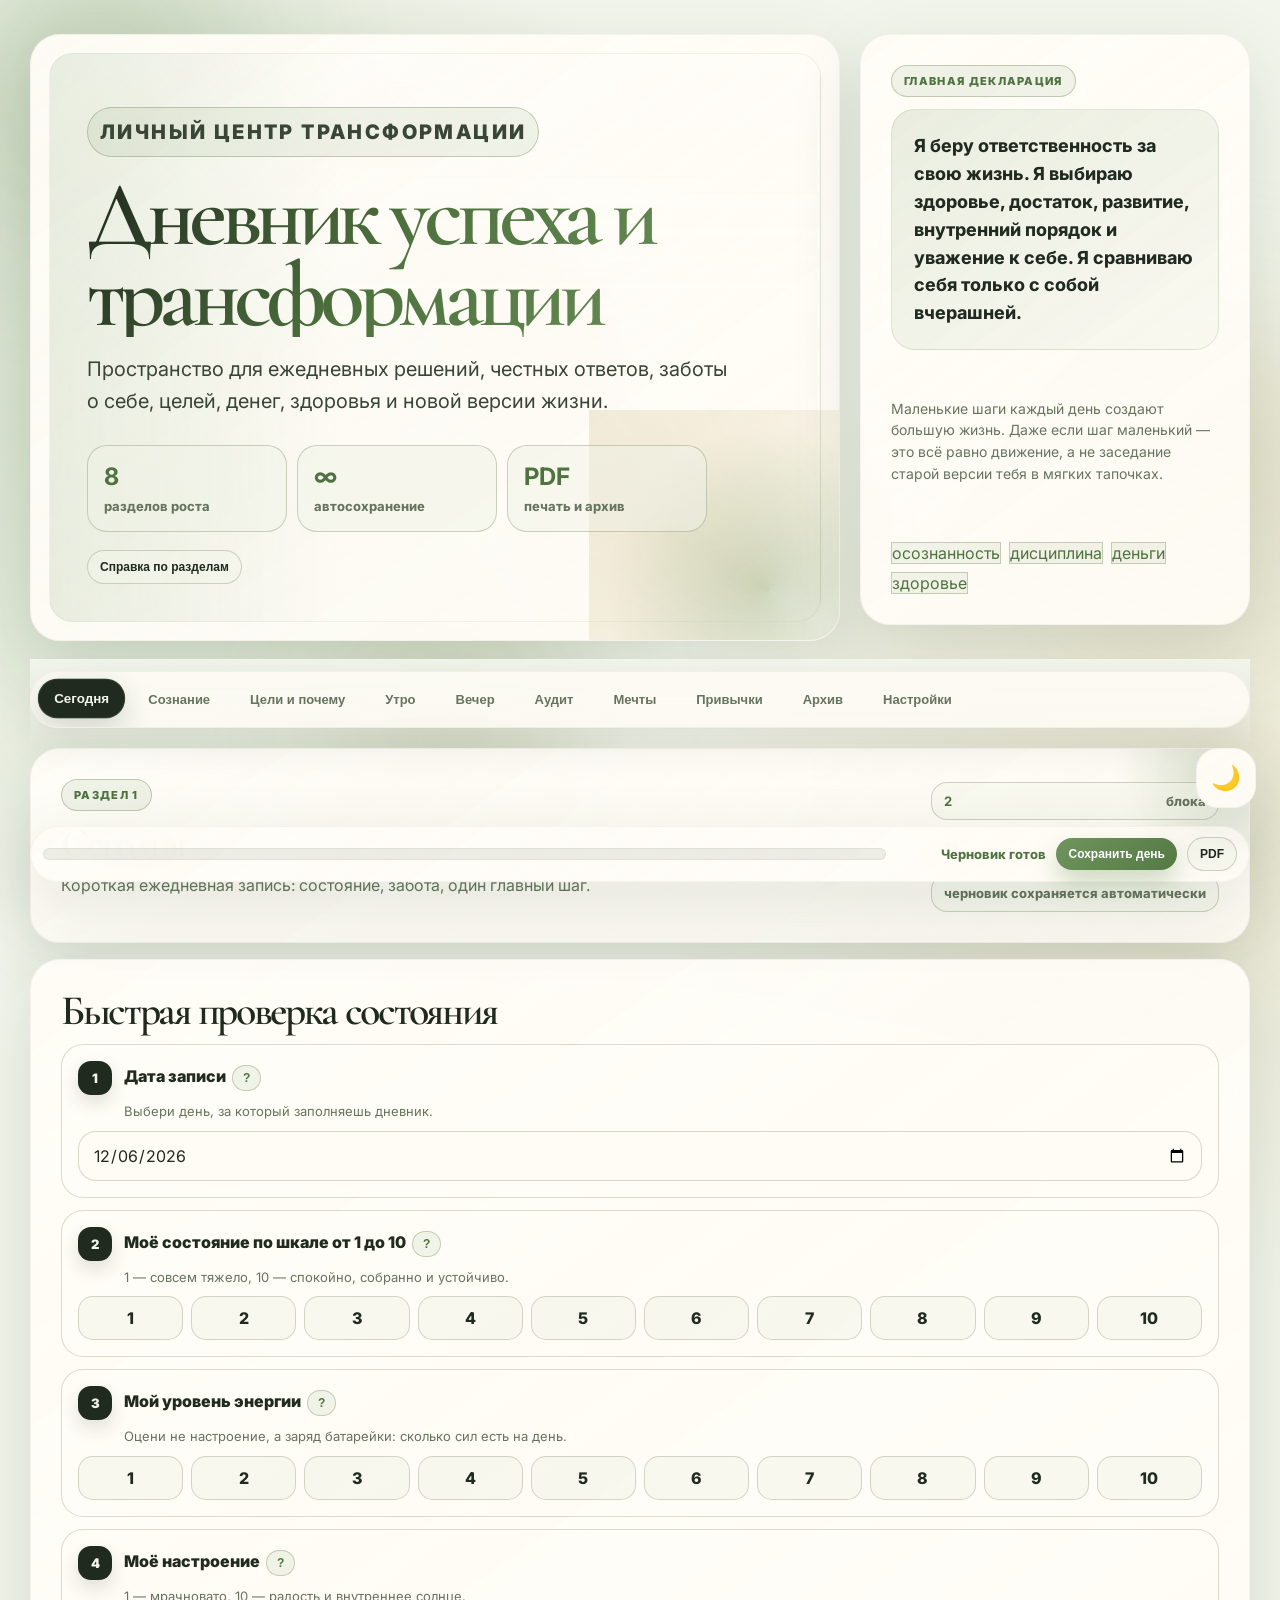
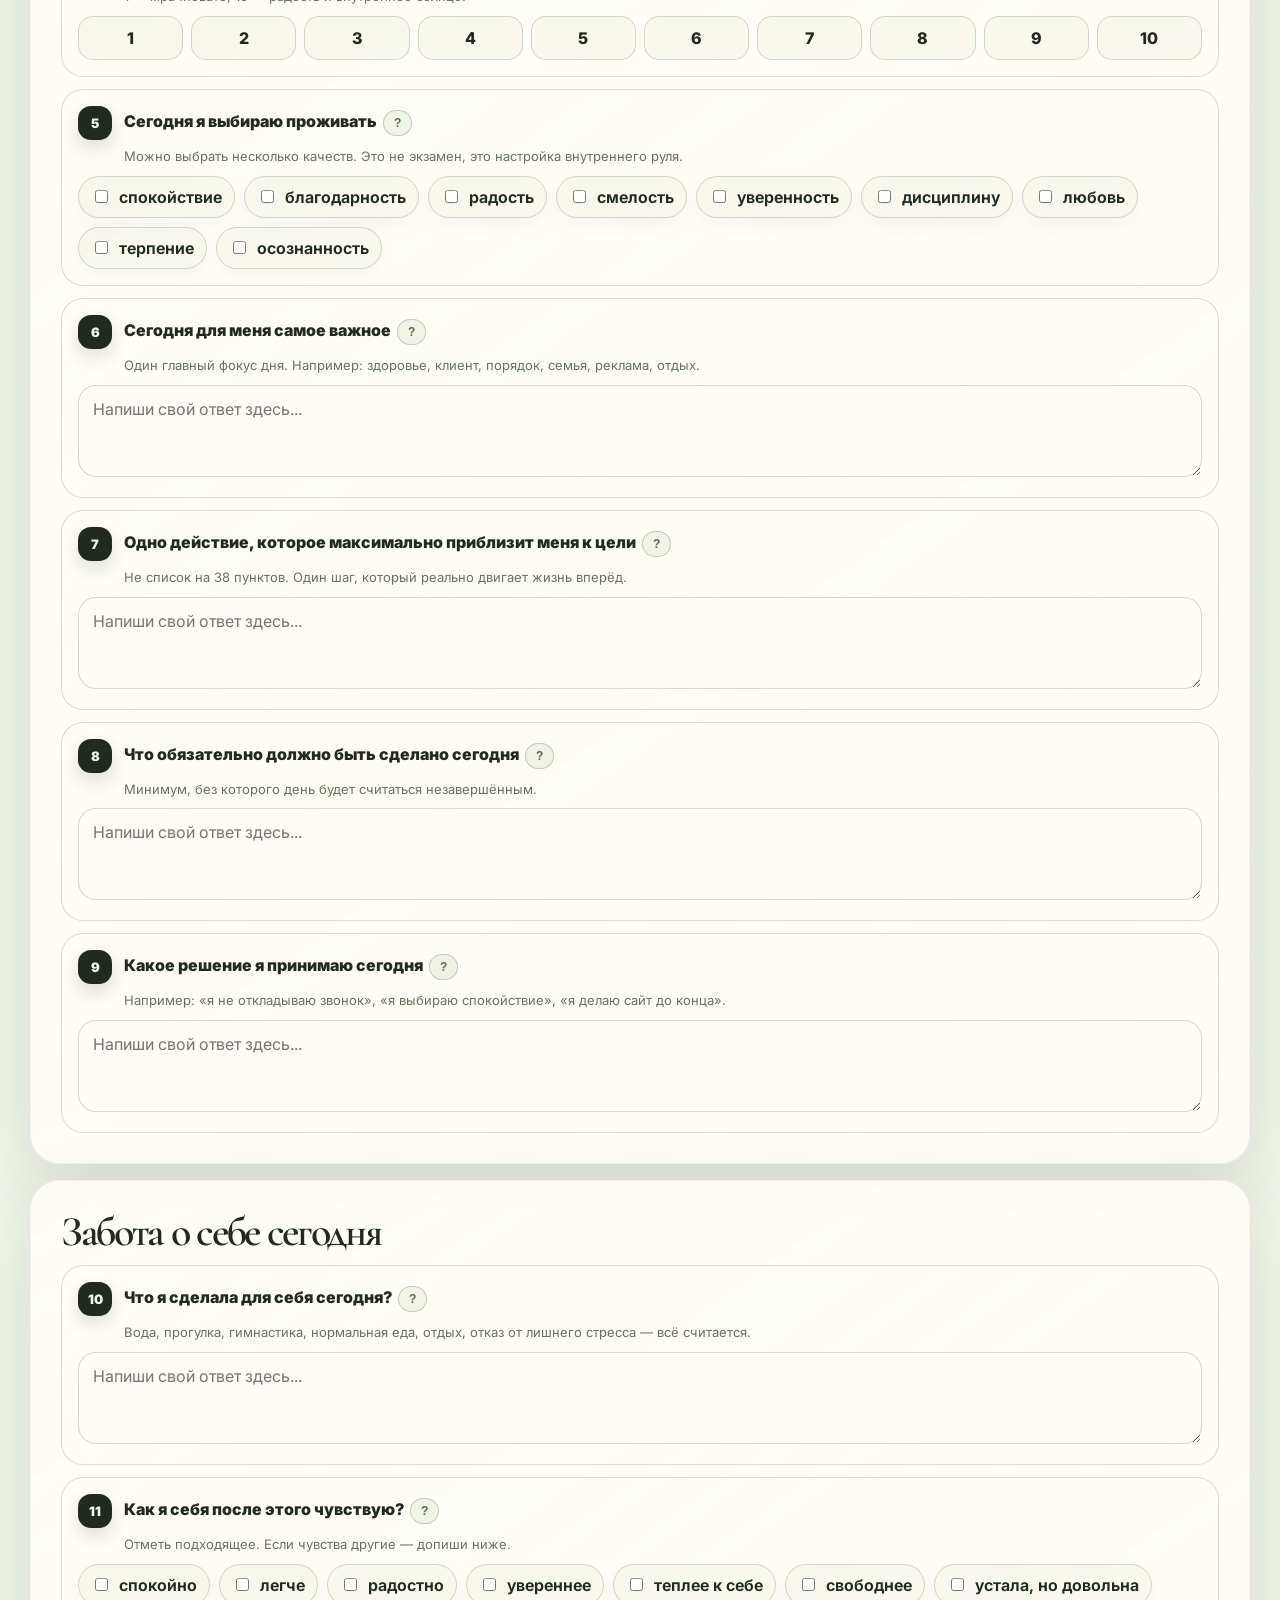
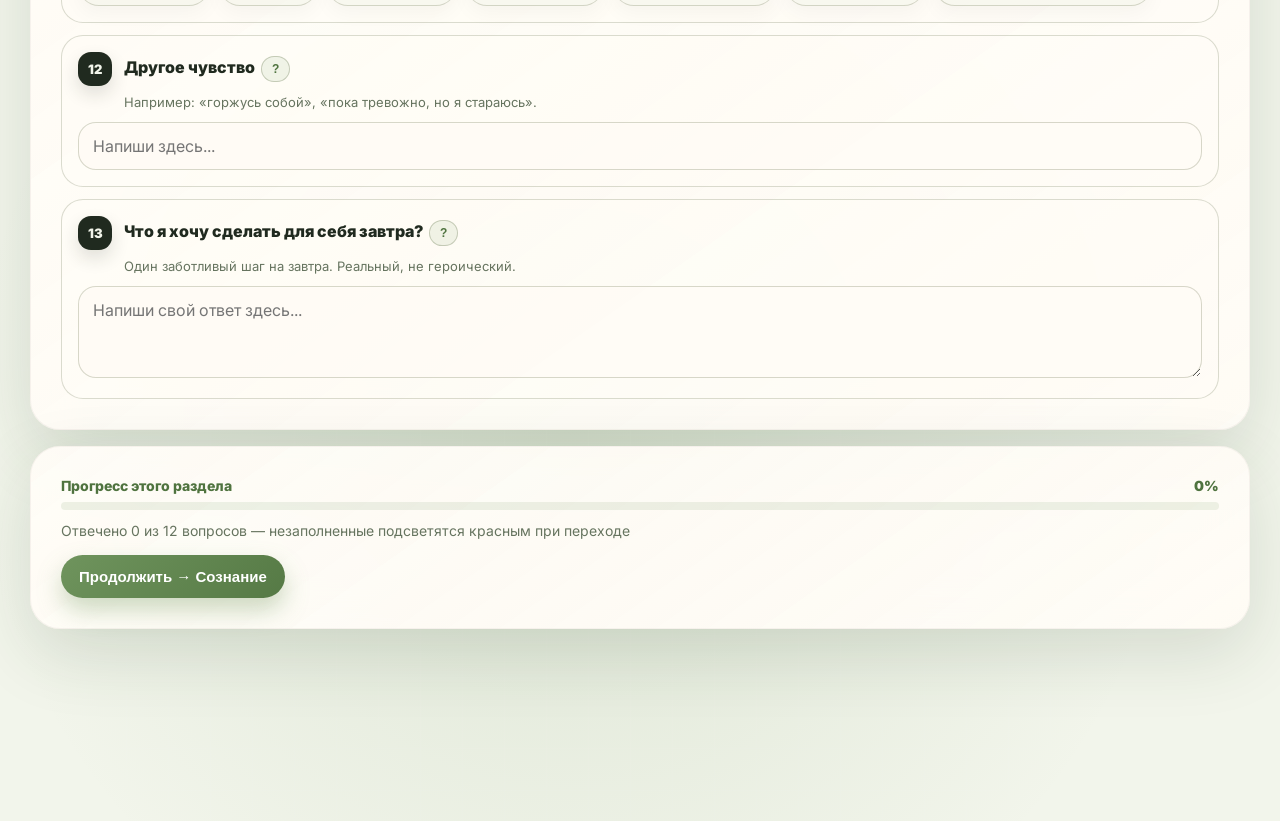
==== commit fbf7875c: "добавила еще блоки после анализа обучения от Макпал" ====
--- a/index.html
+++ b/index.html
@@ -1748,7 +1748,7 @@
           целей, денег, здоровья и новой версии жизни.
         </p>
         <div class="hero-stats" aria-label="Ключевые возможности дневника">
-          <div><b>7</b><span>разделов роста</span></div>
+          <div><b>8</b><span>разделов роста</span></div>
           <div><b>∞</b><span>автосохранение</span></div>
           <div><b>PDF</b><span>печать и архив</span></div>
         </div>
@@ -1889,7 +1889,7 @@
     const DRAFT_KEY = 'irina_success_diary_draft_v2';
     const COLOR_KEY = 'irina_success_diary_color_v2';
     const MODE_KEY = 'irina_success_diary_mode_v2';
-    const CLEAN_TEMPLATE_KEY = 'success_diary_clean_template_v1';
+    const CLEAN_TEMPLATE_KEY = 'success_diary_clean_template_v2';
 
     /* Следующий раздел для всплывающего окна «Продолжить» */
     let pendingNextSectionId = null;
@@ -1927,6 +1927,139 @@
               { t: 'Как я себя после этого чувствую?', id: 'feelings', type: 'check', options: ['спокойно', 'легче', 'радостно', 'увереннее', 'теплее к себе', 'свободнее', 'устала, но довольна'], hint: 'Отметь подходящее. Если чувства другие — допиши ниже.' },
               { t: 'Другое чувство', id: 'customFeeling', type: 'input', hint: 'Например: «горжусь собой», «пока тревожно, но я стараюсь».' },
               { t: 'Что я хочу сделать для себя завтра?', id: 'tomorrowCare', type: 'textarea', hint: 'Один заботливый шаг на завтра. Реальный, не героический.' }
+            ]
+          }
+        ]
+      },
+      {
+        id: 'consciousness',
+        title: 'Сознание',
+        intro: 'Ежедневная система осознанности: внимание, интуиция, страхи, убеждения, энергия и практика присутствия.',
+        help: 'Глубокий блок работы с сознанием: от состояния дня до перепрограммирования убеждений и будущей версии себя.',
+        blocks: [
+          {
+            title: 'Начало дня: состояние творения',
+            qs: [
+              { t: 'Из какого состояния я сегодня создаю свою жизнь?', id: 'creationStateMorning', type: 'select', options: ['страх', 'контроль', 'усталость', 'ясность', 'любовь', 'тишина', 'присутствие'], hint: 'Это стартовая точка дня. Не оценивай себя, просто честно выбери состояние.' },
+              { t: 'Какое состояние я выбираю усилить сегодня?', id: 'creationStateChosen', type: 'select', options: ['ясность', 'любовь', 'тишина', 'присутствие', 'доверие', 'спокойствие', 'сила'], hint: 'Выбери внутреннюю частоту, к которой хочешь возвращаться в течение дня.' },
+              { t: 'Что поможет мне вернуться в это состояние?', id: 'creationAnchor', type: 'textarea', hint: 'Например: дыхание, пауза, вода, прогулка, молитва, тишина, один ясный шаг.' }
+            ]
+          },
+          {
+            title: '1. Состояние сознания сегодня',
+            qs: [
+              { t: 'В каком я состоянии сегодня?', id: 'consciousnessState', type: 'select', options: ['ясное', 'сфокусированное', 'отвлечённое', 'уставшее', 'сумасшедшее'], hint: 'Выбери самое близкое состояние без попытки выглядеть правильно.' },
+              { t: 'Где я находилась чаще всего?', id: 'attentionPlace', type: 'select', options: ['в настоящем', 'в мыслях', 'в тревоге', 'в фокусе', 'в прошлом', 'в будущем'], hint: 'Это показывает, где сегодня жило внимание.' },
+              { t: 'Сколько раз я теряла внимание и возвращалась в момент?', id: 'attentionReturnCount', type: 'input', placeholder: 'Например: 3 раза, 10 раз, много раз' }
+            ]
+          },
+          {
+            title: '2. Состояние творения',
+            qs: [
+              { t: 'Из какого состояния я сегодня реально создавала свою жизнь?', id: 'creationStateActual', type: 'select', options: ['страх', 'контроль', 'усталость', 'ясность', 'любовь', 'тишина', 'присутствие'], hint: 'Это итоговое наблюдение: из чего были решения, слова и действия.' },
+              { t: 'Где это состояние проявилось сильнее всего?', id: 'creationStateWhere', type: 'textarea' },
+              { t: 'Какое состояние я хочу выбрать завтра?', id: 'creationStateTomorrow', type: 'select', options: ['ясность', 'любовь', 'тишина', 'присутствие', 'доверие', 'спокойствие', 'сила'] }
+            ]
+          },
+          {
+            title: '3. Ясность намерения',
+            qs: [
+              { t: 'Главное намерение дня', id: 'mainIntention', type: 'textarea', hint: 'Сформулируй намерение не как задачу, а как внутреннее направление.' },
+              { t: 'Это желание из эго, ясности или сомнения?', id: 'intentionSource', type: 'select', options: ['эго', 'ясность', 'сомнение', 'страх', 'любовь', 'неясно'], hint: 'Можно выбрать неидеальный ответ. Важно увидеть источник.' },
+              { t: 'Ощущение тела на это намерение', id: 'bodyYesNo', type: 'select', options: ['да', 'нет', 'неясно'], hint: 'Тело расширяется, сжимается или пока молчит?' },
+              { t: 'Что тело подсказывает об этом намерении?', id: 'bodyIntentionSignal', type: 'textarea' }
+            ]
+          },
+          {
+            title: '4. Внутренний учитель: интуиция',
+            qs: [
+              { t: 'Вопрос дня', id: 'intuitionQuestion', type: 'textarea', hint: 'Задай один честный вопрос внутреннему учителю.' },
+              { t: 'Ответ тела', id: 'bodyAnswer', type: 'select', options: ['лёгкость', 'тяжесть', 'нейтрально'], hint: 'Сначала ответ тела, потом логика.' },
+              { t: 'Интуитивный ответ', id: 'intuitiveAnswer', type: 'textareaBig', hint: 'Пиши первое, что приходит, без редактирования.' },
+              { t: 'Я доверяю этому ответу?', id: 'trustIntuition', type: 'select', options: ['да', 'нет', 'частично', 'пока учусь доверять'] }
+            ]
+          },
+          {
+            title: '5. Ментальный детокс: о чём я думаю сейчас',
+            qs: [
+              { t: 'О чём я думала чаще всего сегодня?', id: 'mainThoughtsToday', type: 'textareaBig' },
+              { t: 'Какие мысли повторялись по кругу?', id: 'loopThoughts', type: 'textareaBig', hint: 'Запиши повторяющиеся фразы, сценарии или внутренние споры.' },
+              { t: 'Какие мысли были фоновыми?', id: 'backgroundThoughts', type: 'check', options: ['страхи', 'тревога', 'прошлое', 'будущее', 'сравнение', 'сомнения'], hint: 'Можно выбрать несколько фоновых тем.' },
+              { t: 'Сколько времени я была в мыслях, а не в реальности?', id: 'timeInThoughts', type: 'input', placeholder: 'Например: 30 минут, полдня, большую часть дня' },
+              { t: 'Какие мысли я остановила осознанно?', id: 'stoppedThoughts', type: 'textarea' },
+              { t: 'Какие мысли я выбрала вместо автоматических?', id: 'chosenThoughts', type: 'textareaBig' },
+              { t: 'Были ли моменты внутренней тишины?', id: 'innerSilenceMoments', type: 'select', options: ['да', 'нет', 'короткие моменты', 'несколько раз'] },
+              { t: 'Какие мысли забирали энергию?', id: 'energyDrainingThoughts', type: 'textarea' },
+              { t: 'Какие мысли давали энергию?', id: 'energyGivingThoughts', type: 'textarea' },
+              { t: 'Главный мыслительный паттерн дня', id: 'mainMentalPattern', type: 'textarea', hint: 'Например: контроль, ожидание худшего, сравнение, обесценивание, доверие, благодарность.' },
+              { t: 'Что я хочу перестать крутить в голове?', id: 'stopRuminating', type: 'textarea' },
+              { t: 'Какая мысль сегодня меня изменила?', id: 'transformingThought', type: 'textarea' }
+            ]
+          },
+          {
+            title: '6. Страхи и сопротивление',
+            qs: [
+              { t: 'Какой страх проявился сегодня?', id: 'fearToday', type: 'textarea' },
+              { t: 'Это страх потери или страх будущего?', id: 'fearType', type: 'select', options: ['страх потери', 'страх будущего', 'оба', 'неясно'], hint: 'Страх потери держит старое. Страх будущего не пускает в новое.' },
+              { t: 'Как я на него отреагировала?', id: 'fearReaction', type: 'textarea' },
+              { t: 'Что страх пытался защитить?', id: 'fearProtection', type: 'textarea' },
+              { t: 'Какой взрослый ответ я выбираю вместо реакции страха?', id: 'adultFearResponse', type: 'textarea' }
+            ]
+          },
+          {
+            title: '7. Убеждения и перепрограммирование',
+            qs: [
+              { t: 'Какие ограничивающие убеждения проявились сегодня?', id: 'beliefsToday', type: 'textareaBig', hint: 'Можно писать списком: убеждение 1, убеждение 2, убеждение 3.' },
+              { t: 'Чьи это убеждения?', id: 'beliefsSource', type: 'check', options: ['мои', 'родители', 'социум', 'окружение'], hint: 'Иногда убеждение унаследовано, а не выбрано.' },
+              { t: 'Переписать каждое убеждение в форму энергии и ресурса', id: 'beliefsReframe', type: 'textareaBig', placeholder: 'Было: ... Теперь я выбираю: ... Новый ресурс: ...' },
+              { t: 'Какое новое убеждение я выбираю закрепить сегодня?', id: 'newBeliefToday', type: 'textarea' }
+            ]
+          },
+          {
+            title: '8. Фокус внимания',
+            qs: [
+              { t: 'Что меня отвлекало сегодня?', id: 'distractionsToday', type: 'textarea' },
+              { t: 'Сколько раз я теряла концентрацию?', id: 'focusLostCount', type: 'input', placeholder: 'Например: 5 раз, постоянно, редко' },
+              { t: 'Что возвращало меня в фокус?', id: 'focusReturnTools', type: 'textarea' },
+              { t: 'Где моё внимание было самым сильным?', id: 'strongestFocusPlace', type: 'textarea' }
+            ]
+          },
+          {
+            title: '9. Энергия дня',
+            qs: [
+              { t: 'Уровень энергии от 1 до 10', id: 'consciousEnergyScore', type: 'scale', hint: '1 — почти нет сил, 10 — высокий ресурс и ясность.' },
+              { t: 'Что дало энергию?', id: 'energySources', type: 'textarea' },
+              { t: 'Что забрало энергию?', id: 'energyLeaks', type: 'textarea' },
+              { t: 'Что я могу сделать завтра, чтобы сохранить энергию?', id: 'energyTomorrowStep', type: 'textarea' }
+            ]
+          },
+          {
+            title: '10. Практики дня',
+            qs: [
+              { t: 'Медитация', id: 'practiceMeditation', type: 'select', options: ['да', 'нет'] },
+              { t: 'Пранаяма', id: 'practicePranayama', type: 'select', options: ['да', 'нет'] },
+              { t: 'Письмо энергии', id: 'practiceEnergyWriting', type: 'select', options: ['да', 'нет'] },
+              { t: 'Благодарности', id: 'practiceGratitude', type: 'select', options: ['да', 'нет'] },
+              { t: 'Какая практика сильнее всего изменила состояние?', id: 'strongestPractice', type: 'textarea' },
+              { t: 'Что я заметила после практики?', id: 'practiceInsight', type: 'textarea' }
+            ]
+          },
+          {
+            title: '11. 7 событий и 14 благодарностей',
+            qs: [
+              { t: '7 событий дня', id: 'sevenEvents', type: 'textareaBig', placeholder: '1. ... 2. ... 3. ... 4. ... 5. ... 6. ... 7. ...' },
+              { t: '14 благодарностей', id: 'fourteenGratitudes', type: 'textareaBig', placeholder: '1. ... 2. ... 3. ... 4. ... 5. ... 6. ... 7. ... 8. ... 9. ... 10. ... 11. ... 12. ... 13. ... 14. ...' },
+              { t: 'Самое сильное событие дня', id: 'strongestEvent', type: 'textarea' },
+              { t: 'Главная благодарность себе', id: 'mainSelfGratitude', type: 'textarea' }
+            ]
+          },
+          {
+            title: '12. Будущая версия меня',
+            qs: [
+              { t: 'Как бы действовала моя лучшая версия 4–5 уровня сознания?', id: 'futureSelfAction45', type: 'textareaBig', hint: 'Опиши действия, слова, внутреннюю позицию и выбор.' },
+              { t: 'Действовала ли я сегодня как она?', id: 'actedAsFutureSelf', type: 'select', options: ['да', 'нет', 'частично'] },
+              { t: 'Где я вышла из этого состояния?', id: 'leftFutureSelfState', type: 'textarea' },
+              { t: 'Как я могу вернуться в это состояние завтра?', id: 'returnFutureSelfTomorrow', type: 'textarea' }
             ]
           }
         ]
@@ -2497,6 +2630,11 @@
         control = `<input id="${q.id}" placeholder="${q.placeholder || 'Напиши здесь...'}">`;
       } else if (q.type === 'date') {
         control = `<input id="${q.id}" type="date">`;
+      } else if (q.type === 'select') {
+        control = `<select id="${q.id}">
+          <option value="">Выбери вариант</option>
+          ${q.options.map(o => `<option value="${esc(o)}">${esc(o)}</option>`).join('')}
+        </select>`;
       } else if (q.type === 'scale') {
         control = `<div class="scale" id="${q.id}">${[1, 2, 3, 4, 5, 6, 7, 8, 9, 10].map(n =>
           `<label><input type="radio" name="${q.id}" value="${n}"><span>${n}</span></label>`
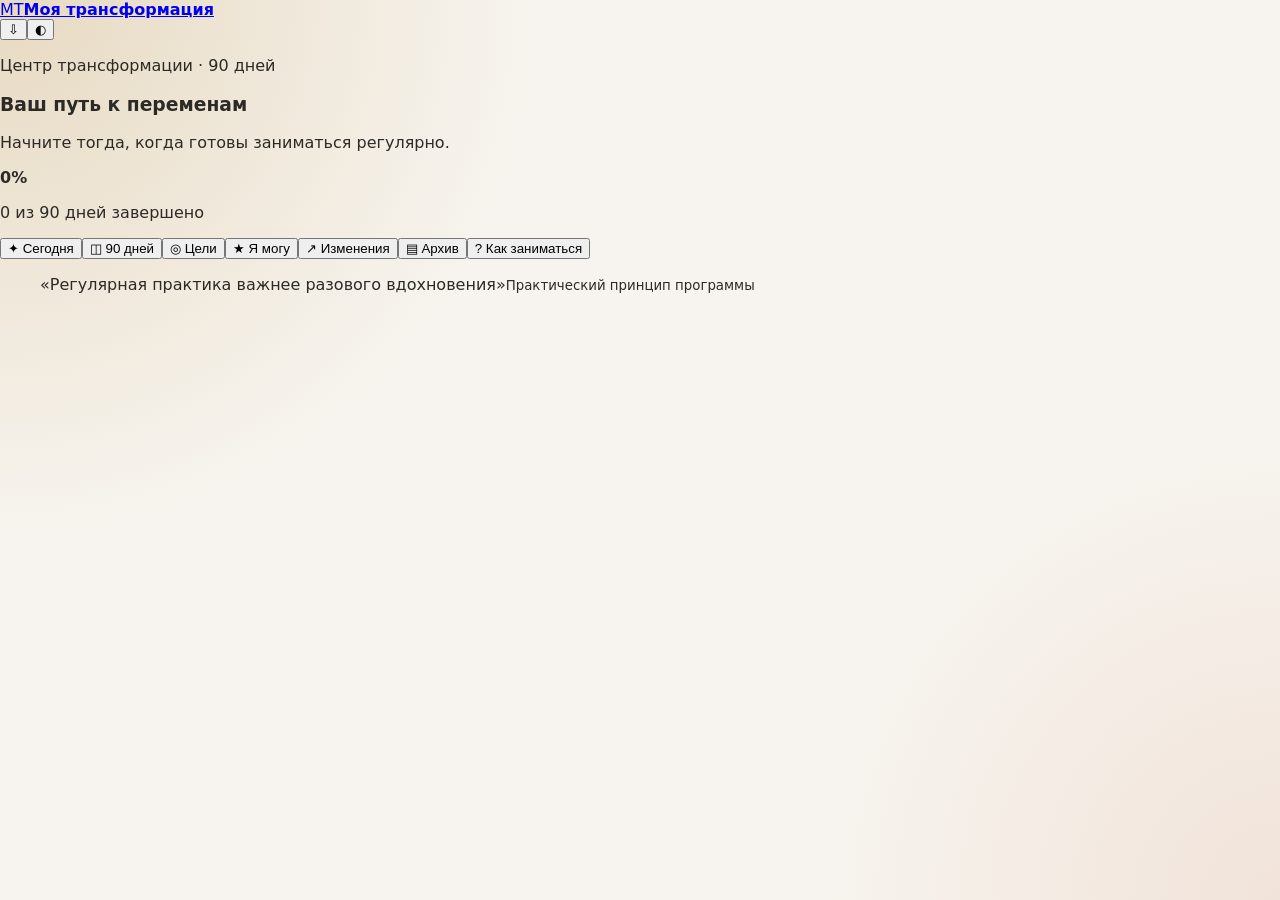
==== commit 27fe667d: "Обновить index.html: 90-дневный центр трансформации" ====
--- a/index.html
+++ b/index.html
@@ -1,3014 +1,23 @@
-<!DOCTYPE html>
-<html lang="ru">
+<!doctype html>
+<html lang="ru" data-mode="light">
 <head>
-  <meta charset="UTF-8" />
-  <meta name="viewport" content="width=device-width, initial-scale=1.0" />
-  <title>Дневник успеха и трансформации</title>
-
-  <!-- Шрифты -->
-  <link href="https://fonts.googleapis.com/css2?family=Inter:wght@400;500;600;800;850;900&family=Cormorant+Garamond:wght@400;600&display=swap" rel="stylesheet" />
-
-  <style>
-    /* ===== CSS-переменные: светлая тема (базовые цвета) ===== */
-    :root {
-      --bg: #f4f6ef;
-      --card: #fff;
-      --text: #243024;
-      --muted: #71806f;
-      --accent: #7fa66a;
-      --accentDark: #5f854f;
-      --accent2: #d9c9a3;
-      --soft: #edf3e6;
-      --line: rgba(0, 0, 0, .09);
-      --danger: #b56b6b;
-      --shadow: 0 18px 45px rgba(50, 65, 45, .12);
-      --radius: 24px;
-      --overlay: rgba(20, 28, 18, .45);
-      --input-bg: rgba(255, 255, 255, .95);
-      --hero-bg: rgba(255, 255, 255, .86);
-      --nav-fade: linear-gradient(to bottom, var(--bg), rgba(255, 255, 255, 0));
-      --toolbar-bg: rgba(255, 255, 255, .9);
-    }
-
-    /* Акцентные палитры (светлый режим) */
-    [data-color="green"] {
-      --accent: #7fa66a;
-      --accentDark: #5f854f;
-      --accent2: #d9c9a3;
-      --soft: #edf3e6;
-      --shadow: 0 18px 45px rgba(50, 65, 45, .12);
-    }
-    [data-color="rose"] {
-      --bg: #fbf3f4;
-      --text: #35262a;
-      --muted: #8a6d75;
-      --accent: #c98793;
-      --accentDark: #aa6674;
-      --accent2: #e7c7a2;
-      --soft: #f8e7ea;
-      --shadow: 0 18px 45px rgba(105, 55, 65, .12);
-    }
-    [data-color="gold"] {
-      --bg: #fbf7eb;
-      --text: #342d20;
-      --muted: #83765f;
-      --accent: #b89555;
-      --accentDark: #98773f;
-      --accent2: #d9b66e;
-      --soft: #f4ecd7;
-      --shadow: 0 18px 45px rgba(103, 78, 31, .13);
-    }
-
-    /* ===== Тёмная тема: переопределение переменных ===== */
-    [data-mode="dark"] {
-      --bg: #141a14;
-      --card: #1e261e;
-      --text: #e8efe4;
-      --muted: #9aab96;
-      --soft: #263026;
-      --line: rgba(255, 255, 255, .1);
-      --shadow: 0 18px 45px rgba(0, 0, 0, .35);
-      --overlay: rgba(0, 0, 0, .62);
-      --input-bg: rgba(30, 38, 30, .95);
-      --hero-bg: rgba(30, 38, 30, .88);
-      --nav-fade: linear-gradient(to bottom, var(--bg), rgba(20, 26, 20, 0));
-      --toolbar-bg: rgba(30, 38, 30, .92);
-    }
-    [data-mode="dark"][data-color="green"] {
-      --accent: #8fb87a;
-      --accentDark: #a8d090;
-      --accent2: #4a5a42;
-    }
-    [data-mode="dark"][data-color="rose"] {
-      --bg: #1a1416;
-      --card: #261e21;
-      --text: #f0e6e8;
-      --muted: #b09aa0;
-      --accent: #d99aa6;
-      --accentDark: #e8b8c0;
-      --accent2: #5a4248;
-      --soft: #302428;
-      --hero-bg: rgba(38, 30, 33, .88);
-      --input-bg: rgba(38, 30, 33, .95);
-      --toolbar-bg: rgba(38, 30, 33, .92);
-    }
-    [data-mode="dark"][data-color="gold"] {
-      --bg: #18150f;
-      --card: #242018;
-      --text: #efe8dc;
-      --muted: #a89a82;
-      --accent: #c9a86a;
-      --accentDark: #dfc088;
-      --accent2: #4a4030;
-      --soft: #2c261c;
-      --hero-bg: rgba(36, 32, 24, .88);
-      --input-bg: rgba(36, 32, 24, .95);
-      --toolbar-bg: rgba(36, 32, 24, .92);
-    }
-
-    /* ===== Базовая вёрстка ===== */
-    * { box-sizing: border-box; }
-
-    body {
-      margin: 0;
-      font-family: Inter, system-ui, -apple-system, BlinkMacSystemFont, "Segoe UI", sans-serif;
-      background:
-        radial-gradient(circle at top left, color-mix(in srgb, var(--accent) 25%, transparent), transparent 35%),
-        linear-gradient(135deg, var(--bg), color-mix(in srgb, var(--card) 60%, var(--bg)));
-      color: var(--text);
-      min-height: 100vh;
-      transition: background .45s ease, color .3s ease;
-      position: relative;
-      overflow-x: hidden;
-    }
-
-    /* ===== Декоративный анимированный фон ===== */
-    .bg-decor {
-      position: fixed;
-      inset: 0;
-      pointer-events: none;
-      z-index: 0;
-      overflow: hidden;
-    }
-
-    .orb {
-      position: absolute;
-      border-radius: 50%;
-      filter: blur(60px);
-      opacity: .35;
-      animation: float-orb 18s ease-in-out infinite;
-    }
-
-    .orb-1 {
-      width: 320px;
-      height: 320px;
-      top: -80px;
-      left: -60px;
-      background: color-mix(in srgb, var(--accent) 55%, transparent);
-      animation-duration: 22s;
-    }
-
-    .orb-2 {
-      width: 260px;
-      height: 260px;
-      top: 35%;
-      right: -70px;
-      background: color-mix(in srgb, var(--accent2) 70%, transparent);
-      animation-delay: -6s;
-      animation-duration: 26s;
-    }
-
-    .orb-3 {
-      width: 200px;
-      height: 200px;
-      bottom: 8%;
-      left: 28%;
-      background: color-mix(in srgb, var(--accent) 40%, var(--accent2));
-      animation-delay: -12s;
-      animation-duration: 20s;
-    }
-
-    @keyframes float-orb {
-      0%, 100% { transform: translate(0, 0) scale(1); }
-      33% { transform: translate(28px, -22px) scale(1.06); }
-      66% { transform: translate(-18px, 16px) scale(.94); }
-    }
-
-    .wrap {
-      width: min(1180px, calc(100% - 28px));
-      margin: 0 auto;
-      padding: 28px 0 100px;
-      position: relative;
-      z-index: 1;
-    }
-
-    h1, h2, h3 {
-      font-family: "Cormorant Garamond", serif;
-      font-weight: 600;
-    }
-
-    /* ===== Анимация появления при загрузке ===== */
-    body:not(.loaded) .hero,
-    body:not(.loaded) .top-card,
-    body:not(.loaded) nav,
-    body:not(.loaded) .toolbar {
-      opacity: 0;
-      transform: translateY(18px);
-    }
-
-    body.loaded .hero { animation: rise-in .7s cubic-bezier(.22, 1, .36, 1) .05s both; }
-    body.loaded .top-card { animation: rise-in .7s cubic-bezier(.22, 1, .36, 1) .15s both; }
-    body.loaded nav { animation: rise-in .65s cubic-bezier(.22, 1, .36, 1) .25s both; }
-    body.loaded .toolbar { animation: rise-in .65s cubic-bezier(.22, 1, .36, 1) .35s both; }
-
-    @keyframes rise-in {
-      from { opacity: 0; transform: translateY(22px); }
-      to { opacity: 1; transform: translateY(0); }
-    }
-
-    /* ===== Шапка ===== */
-    header {
-      display: grid;
-      grid-template-columns: 1.15fr .85fr;
-      gap: 22px;
-      margin-bottom: 22px;
-    }
-
-    .hero, .card {
-      background: var(--hero-bg);
-      backdrop-filter: blur(16px);
-      border: 1px solid color-mix(in srgb, var(--card) 72%, var(--line));
-      border-radius: var(--radius);
-      box-shadow: var(--shadow);
-      transition: background .3s ease, border-color .3s ease, transform .25s ease, box-shadow .25s ease;
-    }
-
-    .card:hover {
-      transform: translateY(-2px);
-      box-shadow: 0 22px 50px color-mix(in srgb, var(--accent) 12%, rgba(0, 0, 0, .1));
-    }
-
-    .hero {
-      padding: 30px;
-      position: relative;
-      overflow: hidden;
-    }
-
-    .hero:after {
-      content: "";
-      position: absolute;
-      right: -60px;
-      bottom: -80px;
-      width: 240px;
-      height: 240px;
-      background: radial-gradient(circle, var(--accent2), transparent 70%);
-      opacity: .45;
-      animation: pulse-glow 8s ease-in-out infinite;
-    }
-
-    .hero:before {
-      content: "";
-      position: absolute;
-      top: -40px;
-      left: -30px;
-      width: 140px;
-      height: 140px;
-      background: radial-gradient(circle, color-mix(in srgb, var(--accent) 40%, transparent), transparent 70%);
-      opacity: .5;
-      animation: pulse-glow 6s ease-in-out infinite reverse;
-    }
-
-    @keyframes pulse-glow {
-      0%, 100% { opacity: .35; transform: scale(1); }
-      50% { opacity: .55; transform: scale(1.08); }
-    }
-
-    .hero > * {
-      position: relative;
-      z-index: 1;
-    }
-
-    .eyebrow {
-      letter-spacing: .16em;
-      text-transform: uppercase;
-      color: var(--accentDark);
-      font-weight: 850;
-      font-size: 12px;
-      margin: 0 0 12px;
-    }
-
-    h1 {
-      margin: 0;
-      font-size: clamp(34px, 6vw, 64px);
-      line-height: .95;
-      letter-spacing: -.05em;
-      text-align: center;
-    }
-
-    h2 {
-      margin: 0 0 12px;
-      font-size: 25px;
-      letter-spacing: -.03em;
-    }
-
-    h3 {
-      margin: 22px 0 10px;
-      font-size: 18px;
-    }
-
-    .hero p {
-      max-width: 690px;
-      margin: 16px 0 0;
-      color: var(--muted);
-      font-size: 17px;
-      line-height: 1.6;
-    }
-
-    .top-card {
-      padding: 24px;
-      display: flex;
-      flex-direction: column;
-      justify-content: space-between;
-    }
-
-    .declaration {
-      padding: 18px;
-      background: linear-gradient(120deg, var(--soft), color-mix(in srgb, var(--accent) 8%, var(--soft)));
-      background-size: 200% 200%;
-      border-radius: 18px;
-      font-weight: 750;
-      line-height: 1.55;
-      animation: gradient-shift 10s ease infinite;
-    }
-
-    @keyframes gradient-shift {
-      0%, 100% { background-position: 0% 50%; }
-      50% { background-position: 100% 50%; }
-    }
-
-    .note {
-      color: var(--muted);
-      font-size: 14px;
-      line-height: 1.55;
-      margin: 8px 0 0;
-    }
-
-    .quote {
-      border-left: 5px solid var(--accent);
-      padding: 10px 0 10px 16px;
-      color: var(--muted);
-      font-weight: 650;
-      line-height: 1.65;
-      background: linear-gradient(90deg, var(--soft), transparent);
-      border-radius: 0 14px 14px 0;
-    }
-
-    /* ===== Навигация по разделам ===== */
-    nav {
-      position: sticky;
-      top: 0;
-      z-index: 20;
-      padding: 10px 0 18px;
-      background: var(--nav-fade);
-    }
-
-    .tabs {
-      display: flex;
-      gap: 10px;
-      overflow-x: auto;
-      padding-bottom: 4px;
-    }
-
-    .tab {
-      border: 0;
-      background: var(--card);
-      color: var(--text);
-      padding: 12px 16px;
-      border-radius: 999px;
-      box-shadow: 0 6px 18px rgba(0, 0, 0, .06);
-      cursor: pointer;
-      white-space: nowrap;
-      font-weight: 800;
-      transition: background .25s, color .25s, transform .2s ease, box-shadow .25s ease;
-    }
-
-    .tab:hover {
-      transform: translateY(-2px);
-      box-shadow: 0 10px 22px rgba(0, 0, 0, .08);
-    }
-
-    .tab.active {
-      background: var(--accent);
-      color: #fff;
-      transform: translateY(-1px) scale(1.03);
-      box-shadow: 0 10px 26px color-mix(in srgb, var(--accent) 40%, transparent);
-    }
-
-    /* ===== Разделы дневника ===== */
-    .section {
-      display: none;
-      animation: show .22s ease;
-    }
-
-    .section.active {
-      display: block;
-    }
-
-    .section.section-enter .card {
-      animation: card-stagger .45s cubic-bezier(.22, 1, .36, 1) both;
-    }
-
-    .section.section-enter .card:nth-child(1) { animation-delay: .04s; }
-    .section.section-enter .card:nth-child(2) { animation-delay: .08s; }
-    .section.section-enter .card:nth-child(3) { animation-delay: .12s; }
-    .section.section-enter .card:nth-child(4) { animation-delay: .16s; }
-    .section.section-enter .card:nth-child(5) { animation-delay: .20s; }
-    .section.section-enter .card:nth-child(n+6) { animation-delay: .24s; }
-
-    @keyframes card-stagger {
-      from { opacity: 0; transform: translateY(14px); }
-      to { opacity: 1; transform: translateY(0); }
-    }
-
-    @keyframes show {
-      from { opacity: 0; transform: translateY(6px); }
-      to { opacity: 1; transform: translateY(0); }
-    }
-
-    .grid {
-      display: grid;
-      grid-template-columns: repeat(2, minmax(0, 1fr));
-      gap: 18px;
-    }
-
-    .card {
-      padding: 22px;
-      margin-bottom: 18px;
-    }
-
-    .question {
-      padding: 15px 0;
-      border-top: 1px solid var(--line);
-    }
-
-    .question:first-of-type {
-      border-top: 0;
-    }
-
-    .q-title {
-      display: flex;
-      gap: 9px;
-      align-items: flex-start;
-      font-weight: 850;
-      margin-bottom: 7px;
-    }
-
-    .q-num {
-      display: inline-flex;
-      min-width: 27px;
-      height: 27px;
-      align-items: center;
-      justify-content: center;
-      border-radius: 50%;
-      background: var(--soft);
-      font-size: 13px;
-      color: var(--accentDark);
-      font-weight: 900;
-      transition: transform .2s ease, background .2s ease;
-    }
-
-    .question:focus-within .q-num {
-      transform: scale(1.08);
-      background: color-mix(in srgb, var(--accent) 20%, var(--soft));
-    }
-
-    .hint {
-      font-size: 13px;
-      color: var(--muted);
-      line-height: 1.45;
-      margin: 0 0 10px 36px;
-    }
-
-    .hint b { color: var(--text); }
-
-    /* Кнопка «подсказка» — открывает всплывающее окно */
-    .hint-btn {
-      border: 0;
-      background: var(--soft);
-      color: var(--accentDark);
-      border-radius: 999px;
-      padding: 4px 10px;
-      font-size: 12px;
-      font-weight: 800;
-      cursor: pointer;
-      margin-left: 6px;
-      vertical-align: middle;
-    }
-
-    .hint-btn:hover {
-      background: color-mix(in srgb, var(--accent) 20%, var(--soft));
-    }
-
-    /* Незаполненный вопрос — красная подсветка перед переходом дальше */
-    .question.unfilled {
-      background: color-mix(in srgb, var(--danger) 10%, transparent);
-      border: 2px solid var(--danger);
-      border-radius: 16px;
-      padding: 13px 12px;
-      margin-left: -4px;
-      margin-right: -4px;
-      animation: shake-unfilled .45s ease;
-    }
-
-    .question.unfilled .q-num {
-      background: color-mix(in srgb, var(--danger) 22%, var(--soft));
-      color: var(--danger);
-    }
-
-    .question.unfilled::before {
-      content: "Не заполнено";
-      display: block;
-      margin: 0 0 8px 36px;
-      font-size: 12px;
-      font-weight: 850;
-      color: var(--danger);
-      letter-spacing: .04em;
-      text-transform: uppercase;
-    }
-
-    .question.unfilled textarea,
-    .question.unfilled input[type="text"],
-    .question.unfilled input[type="date"] {
-      border-color: var(--danger);
-      box-shadow: 0 0 0 4px color-mix(in srgb, var(--danger) 16%, transparent);
-    }
-
-    .question.unfilled .scale span {
-      border-color: color-mix(in srgb, var(--danger) 55%, var(--line));
-    }
-
-    .question.unfilled .checks,
-    .question.unfilled .choice {
-      outline: 2px solid var(--danger);
-      outline-offset: 5px;
-      border-radius: 14px;
-    }
-
-    @keyframes shake-unfilled {
-      0%, 100% { transform: translateX(0); }
-      25% { transform: translateX(-4px); }
-      75% { transform: translateX(4px); }
-    }
-
-    textarea, input, select {
-      width: 100%;
-      border: 1px solid var(--line);
-      border-radius: 16px;
-      padding: 13px 14px;
-      background: var(--input-bg);
-      color: var(--text);
-      font: inherit;
-      outline: none;
-      transition: border-color .2s, box-shadow .2s, transform .2s ease;
-    }
-
-    textarea:focus, input:focus, select:focus {
-      border-color: var(--accent);
-      box-shadow: 0 0 0 4px color-mix(in srgb, var(--accent) 18%, transparent);
-      transform: translateY(-1px);
-    }
-
-    textarea { min-height: 92px; resize: vertical; }
-    textarea.big { min-height: 150px; }
-
-    .row {
-      display: grid;
-      grid-template-columns: repeat(3, 1fr);
-      gap: 12px;
-    }
-
-    .scale {
-      display: grid;
-      grid-template-columns: repeat(10, 1fr);
-      gap: 6px;
-    }
-
-    .scale input { display: none; }
-
-    .scale span {
-      display: flex;
-      align-items: center;
-      justify-content: center;
-      height: 38px;
-      border-radius: 12px;
-      background: var(--card);
-      border: 1px solid var(--line);
-      cursor: pointer;
-      font-weight: 800;
-      transition: transform .2s ease, background .2s ease, border-color .2s ease, box-shadow .2s ease;
-    }
-
-    .scale span:hover {
-      transform: translateY(-2px);
-      border-color: color-mix(in srgb, var(--accent) 50%, var(--line));
-    }
-
-    .scale input:checked + span {
-      background: var(--accent);
-      color: #fff;
-      border-color: var(--accent);
-      animation: scale-pop .35s cubic-bezier(.34, 1.56, .64, 1);
-      box-shadow: 0 6px 16px color-mix(in srgb, var(--accent) 35%, transparent);
-    }
-
-    @keyframes scale-pop {
-      0% { transform: scale(.85); }
-      60% { transform: scale(1.12); }
-      100% { transform: scale(1); }
-    }
-
-    .checks {
-      display: flex;
-      flex-wrap: wrap;
-      gap: 9px;
-      margin-top: 8px;
-    }
-
-    .check {
-      display: inline-flex;
-      align-items: center;
-      gap: 8px;
-      border: 1px solid var(--line);
-      border-radius: 999px;
-      padding: 10px 12px;
-      background: color-mix(in srgb, var(--card) 75%, transparent);
-      cursor: pointer;
-      user-select: none;
-      font-weight: 650;
-      transition: transform .2s ease, background .2s ease, border-color .2s ease, box-shadow .2s ease;
-    }
-
-    .check:hover {
-      transform: translateY(-1px);
-    }
-
-    .check:has(input:checked) {
-      background: color-mix(in srgb, var(--accent) 18%, var(--card));
-      border-color: var(--accent);
-      box-shadow: 0 4px 14px color-mix(in srgb, var(--accent) 22%, transparent);
-      animation: chip-select .3s ease;
-    }
-
-    @keyframes chip-select {
-      0% { transform: scale(.96); }
-      50% { transform: scale(1.04); }
-      100% { transform: scale(1); }
-    }
-
-    .check input { width: auto; accent-color: var(--accent); }
-
-    .choice {
-      display: grid;
-      grid-template-columns: repeat(2, minmax(0, 1fr));
-      gap: 10px;
-    }
-
-    .choice label {
-      display: flex;
-      gap: 8px;
-      align-items: center;
-      border: 1px solid var(--line);
-      border-radius: 16px;
-      padding: 12px;
-      background: var(--card);
-      font-weight: 750;
-      cursor: pointer;
-      transition: transform .2s ease, border-color .2s ease, box-shadow .2s ease, background .2s ease;
-    }
-
-    .choice label:hover {
-      transform: translateY(-1px);
-      border-color: color-mix(in srgb, var(--accent) 40%, var(--line));
-    }
-
-    .choice label:has(input:checked) {
-      background: color-mix(in srgb, var(--accent) 14%, var(--card));
-      border-color: var(--accent);
-      box-shadow: 0 4px 14px color-mix(in srgb, var(--accent) 20%, transparent);
-    }
-
-    .choice input { width: auto; accent-color: var(--accent); }
-
-    .actions {
-      display: flex;
-      flex-wrap: wrap;
-      gap: 10px;
-      margin-top: 16px;
-    }
-
-    .primary, .secondary, .danger {
-      border: 0;
-      border-radius: 16px;
-      padding: 13px 18px;
-      cursor: pointer;
-      font-weight: 850;
-      font-size: 15px;
-      transition: transform .18s ease, box-shadow .2s ease, filter .2s ease;
-    }
-
-    .primary {
-      background: linear-gradient(135deg, var(--accent), color-mix(in srgb, var(--accentDark) 80%, var(--accent)));
-      color: #fff;
-      box-shadow: 0 12px 25px color-mix(in srgb, var(--accent) 35%, transparent);
-    }
-
-    .primary:hover {
-      transform: translateY(-2px);
-      filter: brightness(1.05);
-      box-shadow: 0 16px 30px color-mix(in srgb, var(--accent) 42%, transparent);
-    }
-
-    .primary:active {
-      transform: translateY(0) scale(.98);
-    }
-
-    .secondary:hover, .danger:hover {
-      transform: translateY(-1px);
-    }
-
-    .secondary:active, .danger:active {
-      transform: scale(.98);
-    }
-
-    .secondary {
-      background: var(--soft);
-      color: var(--text);
-    }
-
-    .danger {
-      background: color-mix(in srgb, var(--danger) 12%, var(--card));
-      color: var(--danger);
-    }
-
-    .mini { font-size: 12px; padding: 9px 12px; }
-
-    .stats {
-      display: grid;
-      grid-template-columns: repeat(4, 1fr);
-      gap: 12px;
-    }
-
-    .stat {
-      background: var(--soft);
-      border-radius: 18px;
-      padding: 16px;
-      transition: transform .25s ease, box-shadow .25s ease;
-    }
-
-    .stat:hover {
-      transform: translateY(-3px);
-      box-shadow: 0 12px 28px color-mix(in srgb, var(--accent) 10%, rgba(0, 0, 0, .08));
-    }
-
-    .stat b {
-      display: block;
-      font-size: 30px;
-      margin-bottom: 4px;
-      transition: color .3s ease;
-    }
-
-    .archive-item {
-      border-radius: 18px;
-      padding: 16px;
-      background: var(--soft);
-      margin: 10px 0;
-      transition: transform .25s ease, box-shadow .25s ease;
-    }
-
-    .archive-item:hover {
-      transform: translateX(4px);
-      box-shadow: 0 8px 22px color-mix(in srgb, var(--accent) 8%, rgba(0, 0, 0, .06));
-    }
-
-    .archive-item h3 { margin: 0 0 8px; }
-    .small { font-size: 13px; color: var(--muted); }
-    .hidden { display: none !important; }
-
-    /* ===== Нижняя панель инструментов ===== */
-    .toolbar {
-      position: sticky;
-      bottom: 12px;
-      z-index: 30;
-      background: var(--toolbar-bg);
-      backdrop-filter: blur(12px);
-      border: 1px solid color-mix(in srgb, var(--card) 80%, var(--line));
-      box-shadow: var(--shadow);
-      border-radius: 22px;
-      padding: 10px;
-      display: flex;
-      gap: 8px;
-      align-items: center;
-      justify-content: space-between;
-    }
-
-    .progress {
-      height: 9px;
-      background: var(--soft);
-      border-radius: 999px;
-      overflow: hidden;
-      flex: 1;
-    }
-
-    .progress i {
-      display: block;
-      height: 100%;
-      width: 0;
-      background: linear-gradient(90deg, var(--accent), color-mix(in srgb, var(--accent2) 60%, var(--accent)));
-      transition: width .45s cubic-bezier(.22, 1, .36, 1);
-      position: relative;
-      overflow: hidden;
-    }
-
-    .progress i::after {
-      content: "";
-      position: absolute;
-      inset: 0;
-      background: linear-gradient(90deg, transparent, rgba(255, 255, 255, .35), transparent);
-      transform: translateX(-100%);
-      animation: shimmer 2.2s ease-in-out infinite;
-    }
-
-    .progress.shimmer i::after {
-      animation-duration: 1.2s;
-    }
-
-    @keyframes shimmer {
-      0% { transform: translateX(-100%); }
-      100% { transform: translateX(200%); }
-    }
-
-    .status {
-      font-weight: 750;
-      color: var(--accentDark);
-      font-size: 13px;
-      min-width: 150px;
-      text-align: right;
-      transition: color .3s ease;
-    }
-
-    .status.saved-flash {
-      animation: status-flash .6s ease;
-    }
-
-    @keyframes status-flash {
-      0%, 100% { color: var(--accentDark); }
-      50% { color: var(--accent); transform: scale(1.03); }
-    }
-
-    .section-intro {
-      margin-top: -4px;
-      margin-bottom: 14px;
-      color: var(--muted);
-      line-height: 1.55;
-    }
-
-    .pill {
-      display: inline-block;
-      background: var(--soft);
-      padding: 7px 10px;
-      border-radius: 999px;
-      font-weight: 800;
-      color: var(--accentDark);
-      font-size: 13px;
-      margin: 3px 4px 3px 0;
-      transition: transform .2s ease, background .2s ease;
-    }
-
-    .pill:hover {
-      transform: translateY(-1px);
-      background: color-mix(in srgb, var(--accent) 12%, var(--soft));
-    }
-
-    /* ===== Футер раздела: прогресс и переход к следующей странице ===== */
-    .section-footer {
-      margin-top: 4px;
-      border: 2px solid color-mix(in srgb, var(--accent) 25%, var(--line));
-    }
-
-    .section-footer-top {
-      display: flex;
-      justify-content: space-between;
-      align-items: center;
-      margin-bottom: 8px;
-    }
-
-    .section-footer-label {
-      font-weight: 800;
-      font-size: 14px;
-      color: var(--accentDark);
-    }
-
-    .section-footer-pct {
-      font-weight: 900;
-      font-size: 14px;
-      color: var(--accentDark);
-    }
-
-    .section-footer-bar {
-      height: 8px;
-      background: var(--soft);
-      border-radius: 999px;
-      overflow: hidden;
-      margin-bottom: 10px;
-    }
-
-    .section-footer-bar i {
-      display: block;
-      height: 100%;
-      width: 0;
-      background: linear-gradient(90deg, var(--accent), color-mix(in srgb, var(--accent2) 50%, var(--accent)));
-      transition: width .45s cubic-bezier(.22, 1, .36, 1);
-      position: relative;
-      overflow: hidden;
-    }
-
-    .section-footer-bar i::after {
-      content: "";
-      position: absolute;
-      inset: 0;
-      background: linear-gradient(90deg, transparent, rgba(255, 255, 255, .3), transparent);
-      animation: shimmer 2.5s ease-in-out infinite;
-    }
-
-    .section-footer-note {
-      margin: 0 0 14px;
-      font-size: 14px;
-      color: var(--muted);
-      line-height: 1.5;
-    }
-
-    .section-footer-actions {
-      margin-top: 0;
-    }
-
-    .section-continue-btn:not(:disabled) {
-      box-shadow: 0 12px 25px color-mix(in srgb, var(--accent) 35%, transparent);
-    }
-
-    .section-continue-btn.attention {
-      animation: pulse-btn 1s ease infinite;
-    }
-
-    @keyframes pulse-btn {
-      0%, 100% { transform: scale(1); }
-      50% { transform: scale(1.03); }
-    }
-
-    .section-footer.complete {
-      border-color: color-mix(in srgb, var(--accent) 55%, var(--line));
-      background: color-mix(in srgb, var(--accent) 6%, var(--card));
-      animation: complete-glow 1.2s ease;
-    }
-
-    @keyframes complete-glow {
-      0% { box-shadow: 0 0 0 0 color-mix(in srgb, var(--accent) 35%, transparent); }
-      50% { box-shadow: 0 0 0 8px color-mix(in srgb, var(--accent) 18%, transparent); }
-      100% { box-shadow: none; }
-    }
-
-    /* ===== Кнопка переключения светлой / тёмной темы (правый нижний угол) ===== */
-    .theme-toggle {
-      position: fixed;
-      right: 22px;
-      bottom: 22px;
-      z-index: 50;
-      width: 54px;
-      height: 54px;
-      border: 1px solid color-mix(in srgb, var(--card) 80%, var(--line));
-      border-radius: 50%;
-      background: var(--toolbar-bg);
-      backdrop-filter: blur(12px);
-      box-shadow: var(--shadow);
-      cursor: pointer;
-      display: flex;
-      align-items: center;
-      justify-content: center;
-      font-size: 22px;
-      transition: transform .2s ease, background .3s ease;
-    }
-
-    .theme-toggle:hover {
-      transform: scale(1.06) rotate(8deg);
-    }
-
-    .theme-toggle.spin {
-      animation: theme-spin .55s cubic-bezier(.34, 1.56, .64, 1);
-    }
-
-    @keyframes theme-spin {
-      from { transform: rotate(0deg) scale(1); }
-      to { transform: rotate(180deg) scale(1.08); }
-    }
-
-    .theme-toggle:focus-visible {
-      outline: 3px solid color-mix(in srgb, var(--accent) 40%, transparent);
-      outline-offset: 3px;
-    }
-
-    /* ===== Всплывающие окна (модальные) ===== */
-    .modal-backdrop {
-      position: fixed;
-      inset: 0;
-      z-index: 100;
-      background: var(--overlay);
-      backdrop-filter: blur(4px);
-      display: flex;
-      align-items: center;
-      justify-content: center;
-      padding: 20px;
-      opacity: 0;
-      visibility: hidden;
-      transition: opacity .25s ease, visibility .25s ease;
-    }
-
-    .modal-backdrop.open {
-      opacity: 1;
-      visibility: visible;
-    }
-
-    .modal-backdrop.open .modal {
-      animation: modal-in .4s cubic-bezier(.22, 1, .36, 1) both;
-    }
-
-    @keyframes modal-in {
-      from {
-        opacity: 0;
-        transform: translateY(24px) scale(.94);
-      }
-      to {
-        opacity: 1;
-        transform: translateY(0) scale(1);
-      }
-    }
-
-    .modal {
-      width: min(520px, 100%);
-      max-height: min(85vh, 640px);
-      overflow: auto;
-      background: var(--card);
-      border-radius: 22px;
-      box-shadow: var(--shadow);
-      border: 1px solid var(--line);
-      padding: 26px;
-      transform: translateY(12px) scale(.98);
-      transition: transform .25s ease;
-    }
-
-    .modal-backdrop.open .modal {
-      transform: translateY(0) scale(1);
-    }
-
-    .modal h2 {
-      margin: 0 0 10px;
-      font-size: 24px;
-    }
-
-    .modal p {
-      color: var(--muted);
-      line-height: 1.6;
-      margin: 0 0 14px;
-    }
-
-    .modal-actions {
-      display: flex;
-      gap: 10px;
-      justify-content: flex-end;
-      margin-top: 18px;
-      flex-wrap: wrap;
-    }
-
-    .modal-close {
-      position: absolute;
-      top: 14px;
-      right: 14px;
-      border: 0;
-      background: var(--soft);
-      color: var(--text);
-      width: 34px;
-      height: 34px;
-      border-radius: 50%;
-      cursor: pointer;
-      font-size: 18px;
-      line-height: 1;
-    }
-
-    .modal-wrap {
-      position: relative;
-    }
-
-    /* Карточки разделов в справке */
-    .help-grid {
-      display: grid;
-      gap: 10px;
-      margin-top: 12px;
-    }
-
-    .help-item {
-      background: var(--soft);
-      border-radius: 14px;
-      padding: 12px 14px;
-      transition: transform .2s ease, background .2s ease;
-    }
-
-    .help-item:hover {
-      transform: translateX(4px);
-      background: color-mix(in srgb, var(--accent) 10%, var(--soft));
-    }
-
-    .help-item b {
-      display: block;
-      margin-bottom: 4px;
-      color: var(--text);
-    }
-
-    .help-item span {
-      font-size: 13px;
-      color: var(--muted);
-      line-height: 1.45;
-    }
-
-    @media (max-width: 860px) {
-      header, .grid, .row, .choice { grid-template-columns: 1fr; }
-      .stats { grid-template-columns: 1fr 1fr; }
-      .hero { padding: 24px; }
-      .scale { grid-template-columns: repeat(5, 1fr); }
-      .toolbar { align-items: stretch; flex-direction: column; }
-      .status { text-align: left; }
-      .theme-toggle { right: 14px; bottom: 14px; }
-      .wrap { padding-bottom: 110px; }
-    }
-
-    /* Уважение к настройке «уменьшить движение» */
-    @media (prefers-reduced-motion: reduce) {
-      *, *::before, *::after {
-        animation-duration: .01ms !important;
-        animation-iteration-count: 1 !important;
-        transition-duration: .01ms !important;
-      }
-      .orb { display: none; }
-    }
-
-    /* ===== REDESIGN: современный интерфейс поверх данных дневника ===== */
-    :root {
-      --bg: #f6f0e7;
-      --card: rgba(255, 252, 246, .78);
-      --text: #251f19;
-      --muted: #7d7064;
-      --accent: #9a7651;
-      --accentDark: #6f5237;
-      --accent2: #e6c8a0;
-      --soft: rgba(154, 118, 81, .1);
-      --line: rgba(65, 46, 30, .13);
-      --danger: #b75f5f;
-      --shadow: 0 24px 70px rgba(67, 45, 25, .14);
-      --radius: 30px;
-      --overlay: rgba(28, 20, 14, .48);
-      --input-bg: rgba(255, 252, 246, .9);
-      --hero-bg: rgba(255, 252, 246, .72);
-      --nav-fade: linear-gradient(to bottom, rgba(246, 240, 231, .96), rgba(246, 240, 231, .72), transparent);
-      --toolbar-bg: rgba(255, 252, 246, .84);
-    }
-
-    [data-color="green"] {
-      --bg: #f2f5eb;
-      --text: #202a1f;
-      --muted: #66745f;
-      --accent: #6f945d;
-      --accentDark: #4f733f;
-      --accent2: #d7c79c;
-      --soft: rgba(111, 148, 93, .12);
-      --shadow: 0 24px 70px rgba(38, 62, 34, .14);
-      --nav-fade: linear-gradient(to bottom, rgba(242, 245, 235, .96), rgba(242, 245, 235, .72), transparent);
-    }
-
-    [data-color="rose"] {
-      --bg: #fbf0f2;
-      --text: #342227;
-      --muted: #876771;
-      --accent: #c8798a;
-      --accentDark: #9f5667;
-      --accent2: #ecc3a4;
-      --soft: rgba(200, 121, 138, .12);
-      --shadow: 0 24px 70px rgba(104, 46, 62, .14);
-      --nav-fade: linear-gradient(to bottom, rgba(251, 240, 242, .96), rgba(251, 240, 242, .72), transparent);
-    }
-
-    [data-color="gold"] {
-      --bg: #fbf5e6;
-      --text: #332819;
-      --muted: #817057;
-      --accent: #b68d42;
-      --accentDark: #8c682e;
-      --accent2: #f0cc83;
-      --soft: rgba(182, 141, 66, .13);
-      --shadow: 0 24px 70px rgba(104, 75, 24, .14);
-      --nav-fade: linear-gradient(to bottom, rgba(251, 245, 230, .96), rgba(251, 245, 230, .72), transparent);
-    }
-
-    [data-mode="dark"] {
-      --bg: #111411;
-      --card: rgba(27, 32, 27, .76);
-      --text: #f1efe8;
-      --muted: #aaa79d;
-      --line: rgba(255, 255, 255, .12);
-      --soft: rgba(255, 255, 255, .07);
-      --shadow: 0 24px 80px rgba(0, 0, 0, .42);
-      --overlay: rgba(0, 0, 0, .64);
-      --input-bg: rgba(24, 29, 24, .92);
-      --hero-bg: rgba(27, 32, 27, .72);
-      --nav-fade: linear-gradient(to bottom, rgba(17, 20, 17, .96), rgba(17, 20, 17, .72), transparent);
-      --toolbar-bg: rgba(27, 32, 27, .84);
-    }
-
-    [data-mode="dark"][data-color="green"] {
-      --bg: #101610;
-      --card: rgba(26, 34, 26, .76);
-      --text: #eef3e9;
-      --muted: #a6b2a0;
-      --accent: #8fbd78;
-      --accentDark: #b5df9d;
-      --accent2: #516941;
-      --soft: rgba(143, 189, 120, .1);
-      --input-bg: rgba(26, 34, 26, .92);
-      --toolbar-bg: rgba(26, 34, 26, .84);
-      --nav-fade: linear-gradient(to bottom, rgba(16, 22, 16, .96), rgba(16, 22, 16, .72), transparent);
-    }
-
-    [data-mode="dark"][data-color="rose"] {
-      --bg: #171113;
-      --card: rgba(34, 24, 28, .76);
-      --text: #f4e9ec;
-      --muted: #baa4ab;
-      --accent: #dc93a3;
-      --accentDark: #f0bfca;
-      --accent2: #64434b;
-      --soft: rgba(220, 147, 163, .1);
-      --input-bg: rgba(34, 24, 28, .92);
-      --toolbar-bg: rgba(34, 24, 28, .84);
-      --nav-fade: linear-gradient(to bottom, rgba(23, 17, 19, .96), rgba(23, 17, 19, .72), transparent);
-    }
-
-    [data-mode="dark"][data-color="gold"] {
-      --bg: #17130c;
-      --card: rgba(35, 29, 18, .76);
-      --text: #f4ead9;
-      --muted: #b2a38b;
-      --accent: #d0a85b;
-      --accentDark: #f0cb82;
-      --accent2: #5c4526;
-      --soft: rgba(208, 168, 91, .1);
-      --input-bg: rgba(35, 29, 18, .92);
-      --toolbar-bg: rgba(35, 29, 18, .84);
-      --nav-fade: linear-gradient(to bottom, rgba(23, 19, 12, .96), rgba(23, 19, 12, .72), transparent);
-    }
-
-    body {
-      background:
-        linear-gradient(rgba(255, 255, 255, .025) 1px, transparent 1px),
-        linear-gradient(90deg, rgba(255, 255, 255, .025) 1px, transparent 1px),
-        radial-gradient(circle at 15% 10%, color-mix(in srgb, var(--accent) 28%, transparent), transparent 34rem),
-        radial-gradient(circle at 90% 20%, color-mix(in srgb, var(--accent2) 36%, transparent), transparent 32rem),
-        radial-gradient(circle at 45% 90%, color-mix(in srgb, var(--accent) 16%, transparent), transparent 38rem),
-        var(--bg);
-      background-size: 42px 42px, 42px 42px, auto, auto, auto, auto;
-    }
-
-    .bg-decor {
-      opacity: .9;
-      mix-blend-mode: multiply;
-    }
-
-    [data-mode="dark"] .bg-decor {
-      mix-blend-mode: screen;
-      opacity: .65;
-    }
-
-    .orb {
-      filter: blur(76px);
-      opacity: .48;
-    }
-
-    .wrap {
-      width: min(1220px, calc(100% - 36px));
-      padding: 34px 0 120px;
-    }
-
-    header {
-      grid-template-columns: minmax(0, 1.35fr) minmax(320px, .65fr);
-      gap: 20px;
-      margin-bottom: 18px;
-    }
-
-    .hero,
-    .card,
-    .modal,
-    .toolbar,
-    .theme-toggle {
-      border: 1px solid color-mix(in srgb, var(--card) 64%, var(--line));
-      background:
-        linear-gradient(145deg, color-mix(in srgb, var(--card) 92%, white 8%), color-mix(in srgb, var(--card) 88%, transparent)),
-        var(--card);
-      backdrop-filter: blur(22px) saturate(120%);
-      box-shadow: var(--shadow);
-    }
-
-    .hero {
-      min-height: 430px;
-      padding: clamp(28px, 5vw, 56px);
-      display: flex;
-      flex-direction: column;
-      justify-content: space-between;
-      isolation: isolate;
-    }
-
-    .hero::before {
-      width: 360px;
-      height: 360px;
-      top: auto;
-      left: auto;
-      right: -110px;
-      bottom: -130px;
-      background:
-        radial-gradient(circle, color-mix(in srgb, var(--accent) 38%, transparent), transparent 64%),
-        conic-gradient(from 120deg, transparent, color-mix(in srgb, var(--accent2) 45%, transparent), transparent);
-      opacity: .8;
-    }
-
-    .hero::after {
-      inset: 18px;
-      width: auto;
-      height: auto;
-      border-radius: 24px;
-      border: 1px solid color-mix(in srgb, var(--accent) 18%, transparent);
-      background:
-        linear-gradient(90deg, color-mix(in srgb, var(--accent) 26%, transparent), transparent 38%),
-        linear-gradient(180deg, rgba(255, 255, 255, .22), transparent 52%);
-      opacity: .55;
-      animation: none;
-      pointer-events: none;
-    }
-
-    .eyebrow {
-      display: inline-flex;
-      width: fit-content;
-      padding: 8px 12px;
-      border: 1px solid color-mix(in srgb, var(--accent) 24%, var(--line));
-      border-radius: 999px;
-      background: color-mix(in srgb, var(--accent) 10%, transparent);
-      color: var(--accentDark);
-      letter-spacing: .12em;
-      font-size: 11px;
-    }
-
-    h1 {
-      max-width: 820px;
-      margin-top: 18px;
-      text-align: left;
-      font-size: clamp(46px, 8vw, 92px);
-      line-height: .88;
-      letter-spacing: -.07em;
-      background: linear-gradient(125deg, var(--text), var(--accentDark) 45%, var(--accent));
-      -webkit-background-clip: text;
-      background-clip: text;
-      color: transparent;
-    }
-
-    h2 {
-      font-size: clamp(27px, 3.5vw, 42px);
-      line-height: 1;
-      letter-spacing: -.055em;
-    }
-
-    .hero p {
-      max-width: 640px;
-      font-size: clamp(16px, 2vw, 20px);
-      color: color-mix(in srgb, var(--text) 64%, var(--muted));
-    }
-
-    .hero-stats {
-      display: grid;
-      grid-template-columns: repeat(3, minmax(0, 1fr));
-      gap: 10px;
-      margin-top: 28px;
-      max-width: 620px;
-    }
-
-    .hero-stats div {
-      padding: 16px;
-      border-radius: 20px;
-      background: color-mix(in srgb, var(--card) 58%, var(--soft));
-      border: 1px solid color-mix(in srgb, var(--accent) 18%, var(--line));
-    }
-
-    .hero-stats b {
-      display: block;
-      margin-bottom: 4px;
-      font-size: 24px;
-      color: var(--accentDark);
-    }
-
-    .hero-stats span {
-      color: var(--muted);
-      font-size: 13px;
-      font-weight: 750;
-    }
-
-    .top-card {
-      padding: 26px;
-      border-radius: var(--radius);
-    }
-
-    .declaration {
-      padding: 22px;
-      border: 1px solid color-mix(in srgb, var(--accent) 18%, transparent);
-      border-radius: 24px;
-      background:
-        linear-gradient(145deg, color-mix(in srgb, var(--accent) 12%, transparent), transparent),
-        color-mix(in srgb, var(--card) 72%, var(--soft));
-      font-size: 18px;
-    }
-
-    .top-card__list {
-      display: flex;
-      flex-wrap: wrap;
-      gap: 8px;
-      margin-top: 18px;
-    }
-
-    .top-card__list span,
-    .pill {
-      display: inline-flex;
-      align-items: center;
-      gap: 6px;
-      border: 1px solid color-mix(in srgb, var(--accent) 20%, var(--line));
-      background: color-mix(in srgb, var(--accent) 9%, transparent);
-      color: var(--accentDark);
-    }
-
-    nav {
-      top: 0;
-      padding: 12px 0 20px;
-    }
-
-    .tabs {
-      gap: 8px;
-      padding: 8px;
-      border: 1px solid color-mix(in srgb, var(--card) 60%, var(--line));
-      border-radius: 999px;
-      background: color-mix(in srgb, var(--toolbar-bg) 88%, transparent);
-      backdrop-filter: blur(20px);
-      box-shadow: 0 16px 42px rgba(0, 0, 0, .08);
-    }
-
-    .tab {
-      flex: 0 0 auto;
-      padding: 11px 15px;
-      border: 1px solid transparent;
-      background: transparent;
-      box-shadow: none;
-      color: var(--muted);
-      font-size: 13px;
-    }
-
-    .tab:hover {
-      background: color-mix(in srgb, var(--accent) 8%, transparent);
-      box-shadow: none;
-    }
-
-    .tab.active {
-      background: var(--text);
-      color: var(--bg);
-      border-color: color-mix(in srgb, var(--accent) 28%, transparent);
-      box-shadow: 0 10px 28px color-mix(in srgb, var(--text) 18%, transparent);
-    }
-
-    .section-cover {
-      display: grid;
-      grid-template-columns: minmax(0, 1fr) auto;
-      align-items: end;
-      gap: 18px;
-      padding: 30px;
-      overflow: hidden;
-      position: relative;
-    }
-
-    .section-cover::after {
-      content: "";
-      position: absolute;
-      right: -80px;
-      top: -90px;
-      width: 220px;
-      height: 220px;
-      border-radius: 999px;
-      background: radial-gradient(circle, color-mix(in srgb, var(--accent) 22%, transparent), transparent 68%);
-      pointer-events: none;
-    }
-
-    .section-cover > * {
-      position: relative;
-      z-index: 1;
-    }
-
-    .section-meta {
-      display: grid;
-      gap: 8px;
-      min-width: 230px;
-    }
-
-    .section-meta span {
-      display: flex;
-      justify-content: space-between;
-      gap: 12px;
-      padding: 10px 12px;
-      border: 1px solid color-mix(in srgb, var(--accent) 17%, var(--line));
-      border-radius: 16px;
-      background: color-mix(in srgb, var(--card) 62%, var(--soft));
-      color: var(--muted);
-      font-size: 13px;
-      font-weight: 760;
-    }
-
-    .section-meta b {
-      color: var(--accentDark);
-    }
-
-    .card {
-      padding: clamp(20px, 3vw, 30px);
-      margin-bottom: 16px;
-      border-radius: var(--radius);
-    }
-
-    .card:hover {
-      transform: translateY(-3px);
-      box-shadow: 0 28px 76px color-mix(in srgb, var(--accent) 15%, rgba(0, 0, 0, .12));
-    }
-
-    .question {
-      margin-top: 12px;
-      padding: 16px;
-      border: 1px solid color-mix(in srgb, var(--accent) 10%, var(--line));
-      border-radius: 22px;
-      background: color-mix(in srgb, var(--card) 58%, transparent);
-    }
-
-    .question:first-of-type {
-      border-top: 1px solid color-mix(in srgb, var(--accent) 10%, var(--line));
-    }
-
-    .question:focus-within {
-      border-color: color-mix(in srgb, var(--accent) 48%, var(--line));
-      box-shadow: 0 12px 32px color-mix(in srgb, var(--accent) 12%, transparent);
-      transform: translateY(-1px);
-    }
-
-    .q-title {
-      gap: 12px;
-      align-items: center;
-      font-size: 16px;
-    }
-
-    .q-num {
-      min-width: 34px;
-      height: 34px;
-      border-radius: 13px;
-      background: var(--text);
-      color: var(--bg);
-      box-shadow: 0 8px 18px color-mix(in srgb, var(--text) 14%, transparent);
-    }
-
-    .hint {
-      margin-left: 46px;
-    }
-
-    .hint-btn {
-      padding: 5px 10px;
-      border: 1px solid color-mix(in srgb, var(--accent) 20%, var(--line));
-      background: color-mix(in srgb, var(--accent) 10%, transparent);
-    }
-
-    textarea,
-    input,
-    select {
-      border-radius: 18px;
-      border-color: color-mix(in srgb, var(--accent) 13%, var(--line));
-      background: var(--input-bg);
-      box-shadow: inset 0 1px 0 rgba(255, 255, 255, .18);
-    }
-
-    textarea:focus,
-    input:focus,
-    select:focus {
-      box-shadow:
-        0 0 0 4px color-mix(in srgb, var(--accent) 16%, transparent),
-        0 10px 24px color-mix(in srgb, var(--accent) 10%, transparent);
-    }
-
-    .scale {
-      gap: 8px;
-    }
-
-    .scale span,
-    .choice label,
-    .check,
-    .archive-item,
-    .stat {
-      border-color: color-mix(in srgb, var(--accent) 13%, var(--line));
-      background: color-mix(in srgb, var(--card) 62%, var(--soft));
-    }
-
-    .scale span {
-      height: 44px;
-      border-radius: 15px;
-    }
-
-    .check,
-    .choice label {
-      box-shadow: 0 8px 20px rgba(0, 0, 0, .035);
-    }
-
-    .check:has(input:checked),
-    .choice label:has(input:checked),
-    .scale input:checked + span {
-      background: linear-gradient(135deg, var(--accent), var(--accentDark));
-      color: #fff;
-      border-color: transparent;
-    }
-
-    .primary,
-    .secondary,
-    .danger {
-      border-radius: 999px;
-    }
-
-    .secondary {
-      border: 1px solid color-mix(in srgb, var(--accent) 16%, var(--line));
-      background: color-mix(in srgb, var(--card) 62%, var(--soft));
-    }
-
-    .toolbar {
-      bottom: 18px;
-      border-radius: 999px;
-      padding: 10px 12px;
-      gap: 10px;
-    }
-
-    .progress {
-      height: 12px;
-      border: 1px solid color-mix(in srgb, var(--accent) 12%, transparent);
-      background: color-mix(in srgb, var(--text) 8%, transparent);
-    }
-
-    .progress i,
-    .section-footer-bar i {
-      background: linear-gradient(90deg, var(--accentDark), var(--accent), var(--accent2));
-    }
-
-    .theme-toggle {
-      right: 24px;
-      bottom: 92px;
-      width: 60px;
-      height: 60px;
-      border-radius: 22px;
-      font-size: 24px;
-    }
-
-    .theme-toggle:hover {
-      transform: translateY(-4px) rotate(8deg) scale(1.04);
-    }
-
-    .modal-backdrop {
-      padding: 24px;
-    }
-
-    .modal {
-      border-radius: 28px;
-    }
-
-    .modal-close {
-      background: color-mix(in srgb, var(--accent) 11%, var(--card));
-    }
-
-    @media (max-width: 860px) {
-      .wrap {
-        width: min(100% - 24px, 1220px);
-        padding-top: 18px;
-      }
-
-      header,
-      .section-cover {
-        grid-template-columns: 1fr;
-      }
-
-      .hero {
-        min-height: auto;
-      }
-
-      .hero-stats,
-      .stats {
-        grid-template-columns: 1fr;
-      }
-
-      .section-meta {
-        min-width: 0;
-      }
-
-      .tabs {
-        border-radius: 24px;
-      }
-
-      .toolbar {
-        border-radius: 26px;
-      }
-
-      .theme-toggle {
-        right: 14px;
-        bottom: 124px;
-      }
-    }
-
-    @media print {
-      nav, .actions, .toolbar, .no-print, .theme-toggle, .modal-backdrop { display: none !important; }
-      body { background: #fff; }
-      .card, .hero, .top-card { box-shadow: none; border: 1px solid #ddd; }
-      .section { display: block !important; page-break-after: always; }
-    }
-  </style>
+  <meta charset="utf-8"><meta name="viewport" content="width=device-width,initial-scale=1">
+  <meta name="theme-color" content="#704b36"><meta name="description" content="Персональный центр трансформации на 90 дней">
+  <title>Центр трансформации — 90 дней</title>
+  <link rel="preconnect" href="https://fonts.googleapis.com"><link rel="preconnect" href="https://fonts.gstatic.com" crossorigin>
+  <link href="https://fonts.googleapis.com/css2?family=Manrope:wght@400;500;600;700&family=Prata&display=swap" rel="stylesheet"><link rel="stylesheet" href="styles.css">
 </head>
-
-<!-- data-color — акцентная палитра; data-mode — светлый или тёмный режим -->
-<body data-color="green" data-mode="light">
-
-  <!-- ===== Анимированный фон (декоративный) ===== -->
-  <div class="bg-decor no-print" aria-hidden="true">
-    <span class="orb orb-1"></span>
-    <span class="orb orb-2"></span>
-    <span class="orb orb-3"></span>
-  </div>
-
-  <!-- ==================== ОСНОВНОЙ КОНТЕЙНЕР ==================== -->
-  <div class="wrap">
-
-    <!-- ===== ШАПКА: заголовок и главная декларация ===== -->
-    <header>
-      <section class="hero">
-        <p class="eyebrow">Личный центр трансформации</p>
-        <h1>Дневник успеха и трансформации</h1>
-        <p>
-          Пространство для ежедневных решений, честных ответов, заботы о себе,
-          целей, денег, здоровья и новой версии жизни.
-        </p>
-        <div class="hero-stats" aria-label="Ключевые возможности дневника">
-          <div><b>8</b><span>разделов роста</span></div>
-          <div><b>∞</b><span>автосохранение</span></div>
-          <div><b>PDF</b><span>печать и архив</span></div>
-        </div>
-        <div class="actions no-print" style="margin-top:18px">
-          <!-- Кнопка открывает всплывающее окно со справкой по разделам -->
-          <button class="secondary mini" type="button" onclick="openModal('help')">Справка по разделам</button>
-        </div>
-      </section>
-
-      <aside class="top-card card">
-        <div>
-          <p class="eyebrow">Главная декларация</p>
-          <div class="declaration">
-            Я беру ответственность за свою жизнь. Я выбираю здоровье, достаток, развитие,
-            внутренний порядок и уважение к себе. Я сравниваю себя только с собой вчерашней.
-          </div>
-        </div>
-        <p class="note">
-          Маленькие шаги каждый день создают большую жизнь. Даже если шаг маленький — это всё равно движение,
-          а не заседание старой версии тебя в мягких тапочках.
-        </p>
-        <div class="top-card__list" aria-label="Фокусы дневника">
-          <span>осознанность</span>
-          <span>дисциплина</span>
-          <span>деньги</span>
-          <span>здоровье</span>
-        </div>
-      </aside>
-    </header>
-
-    <!-- ===== НАВИГАЦИЯ: вкладки разделов (генерируются скриптом) ===== -->
-    <nav>
-      <div class="tabs" id="tabs"></div>
-    </nav>
-
-    <!-- ===== ОСНОВНОЕ СОДЕРЖИМОЕ: все разделы дневника ===== -->
-    <main id="app"></main>
-
-    <!-- ===== НИЖНЯЯ ПАНЕЛЬ: прогресс, статус сохранения, действия ===== -->
-    <div class="toolbar no-print">
-      <div class="progress"><i id="progressBar"></i></div>
-      <div class="status" id="saveStatus">Черновик готов</div>
-      <button class="primary mini" type="button" onclick="saveDay()">Сохранить день</button>
-      <button class="secondary mini" type="button" onclick="window.print()">PDF</button>
-    </div>
-  </div>
-
-  <!-- ===== КНОПКА ПЕРЕКЛЮЧЕНИЯ СВЕТЛОЙ / ТЁМНОЙ ТЕМЫ (правый нижний угол) ===== -->
-  <button
-    class="theme-toggle no-print"
-    id="themeToggle"
-    type="button"
-    title="Переключить светлую / тёмную тему"
-    aria-label="Переключить светлую или тёмную тему"
-    onclick="toggleDarkMode()"
-  >🌙</button>
-
-  <!-- ==================== ВСПЛЫВАЮЩИЕ ОКНА ==================== -->
-
-  <!-- Окно: справка по разделам -->
-  <div class="modal-backdrop" id="modal-help" role="dialog" aria-modal="true" aria-labelledby="modal-help-title">
-    <div class="modal modal-wrap">
-      <button class="modal-close" type="button" onclick="closeModal('help')" aria-label="Закрыть">×</button>
-      <h2 id="modal-help-title">Справка по разделам</h2>
-      <p>Дневник разбит на логические блоки. Черновик сохраняется автоматически, день — кнопкой «Сохранить день».</p>
-      <div class="help-grid" id="helpGrid"></div>
-      <div class="modal-actions">
-        <button class="primary" type="button" onclick="closeModal('help')">Понятно</button>
-      </div>
-    </div>
-  </div>
-
-  <!-- Окно: подсказка к вопросу (открывается по кнопке «?») -->
-  <div class="modal-backdrop" id="modal-hint" role="dialog" aria-modal="true" aria-labelledby="modal-hint-title">
-    <div class="modal modal-wrap">
-      <button class="modal-close" type="button" onclick="closeModal('hint')" aria-label="Закрыть">×</button>
-      <h2 id="modal-hint-title">Подсказка</h2>
-      <p id="modal-hint-text"></p>
-      <div class="modal-actions">
-        <button class="primary" type="button" onclick="closeModal('hint')">Спасибо</button>
-      </div>
-    </div>
-  </div>
-
-  <!-- Окно: подтверждение действия (вместо стандартного confirm) -->
-  <div class="modal-backdrop" id="modal-confirm" role="dialog" aria-modal="true" aria-labelledby="modal-confirm-title">
-    <div class="modal modal-wrap">
-      <h2 id="modal-confirm-title">Подтверждение</h2>
-      <p id="modal-confirm-text"></p>
-      <div class="modal-actions">
-        <button class="secondary" type="button" id="confirmCancel">Отмена</button>
-        <button class="danger" type="button" id="confirmOk">Подтвердить</button>
-      </div>
-    </div>
-  </div>
-
-  <!-- Окно: уведомление (вместо alert) -->
-  <div class="modal-backdrop" id="modal-alert" role="dialog" aria-modal="true" aria-labelledby="modal-alert-title">
-    <div class="modal modal-wrap">
-      <h2 id="modal-alert-title">Сообщение</h2>
-      <p id="modal-alert-text"></p>
-      <div class="modal-actions">
-        <button class="primary" type="button" onclick="closeModal('alert')">Ок</button>
-      </div>
-    </div>
-  </div>
-
-  <!-- Окно: успешное сохранение дня -->
-  <div class="modal-backdrop" id="modal-saved" role="dialog" aria-modal="true" aria-labelledby="modal-saved-title">
-    <div class="modal modal-wrap">
-      <button class="modal-close" type="button" onclick="closeModal('saved')" aria-label="Закрыть">×</button>
-      <h2 id="modal-saved-title">День сохранён ✓</h2>
-      <p id="modal-saved-text">Запись добавлена в архив. Продолжай маленькими шагами — они складываются в большую жизнь.</p>
-      <div class="modal-actions">
-        <button class="secondary" type="button" onclick="closeModal('saved')">Продолжить</button>
-        <button class="primary" type="button" onclick="closeModal('saved'); switchTab('archive')">Открыть архив</button>
-      </div>
-    </div>
-  </div>
-
-  <!-- Окно: предложение перейти к следующему разделу (появляется при заполнении страницы) -->
-  <div class="modal-backdrop" id="modal-continue" role="dialog" aria-modal="true" aria-labelledby="modal-continue-title">
-    <div class="modal modal-wrap">
-      <button class="modal-close" type="button" onclick="closeModal('continue')" aria-label="Закрыть">×</button>
-      <h2 id="modal-continue-title">Раздел заполнен!</h2>
-      <p id="modal-continue-text">Отличная работа! Продолжить со следующим разделом?</p>
-      <div class="modal-actions">
-        <button class="secondary" type="button" onclick="closeModal('continue')">Остаться здесь</button>
-        <button class="primary" type="button" id="continueNextBtn" onclick="confirmContinueNext()">Продолжить →</button>
-      </div>
-    </div>
-  </div>
-
-  <!-- ==================== СКРИПТЫ ==================== -->
-  <script>
-    /* Ключи localStorage */
-    const STORE_KEY = 'irina_success_diary_v2';
-    const DRAFT_KEY = 'irina_success_diary_draft_v2';
-    const COLOR_KEY = 'irina_success_diary_color_v2';
-    const MODE_KEY = 'irina_success_diary_mode_v2';
-    const CLEAN_TEMPLATE_KEY = 'success_diary_clean_template_v2';
-
-    /* Следующий раздел для всплывающего окна «Продолжить» */
-    let pendingNextSectionId = null;
-    /* Разделы, для которых уже показано окно в этой сессии */
-    const shownContinuePopups = new Set();
-    /* Не показывать окно при первой загрузке черновика */
-    let suppressContinuePopup = true;
-
-    /* ===== Структура разделов дневника ===== */
-    const sections = [
-      {
-        id: 'today',
-        title: 'Сегодня',
-        intro: 'Короткая ежедневная запись: состояние, забота, один главный шаг.',
-        help: 'Ежедневный чек-ин: оцени состояние, выбери фокус дня и одно ключевое действие.',
-        blocks: [
-          {
-            title: 'Быстрая проверка состояния',
-            qs: [
-              { t: 'Дата записи', id: 'date', type: 'date', hint: 'Выбери день, за который заполняешь дневник.' },
-              { t: 'Моё состояние по шкале от 1 до 10', id: 'stateScore', type: 'scale', hint: '1 — совсем тяжело, 10 — спокойно, собранно и устойчиво.' },
-              { t: 'Мой уровень энергии', id: 'energyScore', type: 'scale', hint: 'Оцени не настроение, а заряд батарейки: сколько сил есть на день.' },
-              { t: 'Моё настроение', id: 'moodScore', type: 'scale', hint: '1 — мрачновато, 10 — радость и внутреннее солнце.' },
-              { t: 'Сегодня я выбираю проживать', id: 'values', type: 'check', options: ['спокойствие', 'благодарность', 'радость', 'смелость', 'уверенность', 'дисциплину', 'любовь', 'терпение', 'осознанность'], hint: 'Можно выбрать несколько качеств. Это не экзамен, это настройка внутреннего руля.' },
-              { t: 'Сегодня для меня самое важное', id: 'mostImportant', type: 'textarea', hint: 'Один главный фокус дня. Например: здоровье, клиент, порядок, семья, реклама, отдых.' },
-              { t: 'Одно действие, которое максимально приблизит меня к цели', id: 'oneAction', type: 'textarea', hint: 'Не список на 38 пунктов. Один шаг, который реально двигает жизнь вперёд.' },
-              { t: 'Что обязательно должно быть сделано сегодня', id: 'mustDo', type: 'textarea', hint: 'Минимум, без которого день будет считаться незавершённым.' },
-              { t: 'Какое решение я принимаю сегодня', id: 'decisionToday', type: 'textarea', hint: 'Например: «я не откладываю звонок», «я выбираю спокойствие», «я делаю сайт до конца».' }
-            ]
-          },
-          {
-            title: 'Забота о себе сегодня',
-            qs: [
-              { t: 'Что я сделала для себя сегодня?', id: 'selfCare', type: 'textarea', hint: 'Вода, прогулка, гимнастика, нормальная еда, отдых, отказ от лишнего стресса — всё считается.' },
-              { t: 'Как я себя после этого чувствую?', id: 'feelings', type: 'check', options: ['спокойно', 'легче', 'радостно', 'увереннее', 'теплее к себе', 'свободнее', 'устала, но довольна'], hint: 'Отметь подходящее. Если чувства другие — допиши ниже.' },
-              { t: 'Другое чувство', id: 'customFeeling', type: 'input', hint: 'Например: «горжусь собой», «пока тревожно, но я стараюсь».' },
-              { t: 'Что я хочу сделать для себя завтра?', id: 'tomorrowCare', type: 'textarea', hint: 'Один заботливый шаг на завтра. Реальный, не героический.' }
-            ]
-          }
-        ]
-      },
-      {
-        id: 'consciousness',
-        title: 'Сознание',
-        intro: 'Ежедневная система осознанности: внимание, интуиция, страхи, убеждения, энергия и практика присутствия.',
-        help: 'Глубокий блок работы с сознанием: от состояния дня до перепрограммирования убеждений и будущей версии себя.',
-        blocks: [
-          {
-            title: 'Начало дня: состояние творения',
-            qs: [
-              { t: 'Из какого состояния я сегодня создаю свою жизнь?', id: 'creationStateMorning', type: 'select', options: ['страх', 'контроль', 'усталость', 'ясность', 'любовь', 'тишина', 'присутствие'], hint: 'Это стартовая точка дня. Не оценивай себя, просто честно выбери состояние.' },
-              { t: 'Какое состояние я выбираю усилить сегодня?', id: 'creationStateChosen', type: 'select', options: ['ясность', 'любовь', 'тишина', 'присутствие', 'доверие', 'спокойствие', 'сила'], hint: 'Выбери внутреннюю частоту, к которой хочешь возвращаться в течение дня.' },
-              { t: 'Что поможет мне вернуться в это состояние?', id: 'creationAnchor', type: 'textarea', hint: 'Например: дыхание, пауза, вода, прогулка, молитва, тишина, один ясный шаг.' }
-            ]
-          },
-          {
-            title: '1. Состояние сознания сегодня',
-            qs: [
-              { t: 'В каком я состоянии сегодня?', id: 'consciousnessState', type: 'select', options: ['ясное', 'сфокусированное', 'отвлечённое', 'уставшее', 'сумасшедшее'], hint: 'Выбери самое близкое состояние без попытки выглядеть правильно.' },
-              { t: 'Где я находилась чаще всего?', id: 'attentionPlace', type: 'select', options: ['в настоящем', 'в мыслях', 'в тревоге', 'в фокусе', 'в прошлом', 'в будущем'], hint: 'Это показывает, где сегодня жило внимание.' },
-              { t: 'Сколько раз я теряла внимание и возвращалась в момент?', id: 'attentionReturnCount', type: 'input', placeholder: 'Например: 3 раза, 10 раз, много раз' }
-            ]
-          },
-          {
-            title: '2. Состояние творения',
-            qs: [
-              { t: 'Из какого состояния я сегодня реально создавала свою жизнь?', id: 'creationStateActual', type: 'select', options: ['страх', 'контроль', 'усталость', 'ясность', 'любовь', 'тишина', 'присутствие'], hint: 'Это итоговое наблюдение: из чего были решения, слова и действия.' },
-              { t: 'Где это состояние проявилось сильнее всего?', id: 'creationStateWhere', type: 'textarea' },
-              { t: 'Какое состояние я хочу выбрать завтра?', id: 'creationStateTomorrow', type: 'select', options: ['ясность', 'любовь', 'тишина', 'присутствие', 'доверие', 'спокойствие', 'сила'] }
-            ]
-          },
-          {
-            title: '3. Ясность намерения',
-            qs: [
-              { t: 'Главное намерение дня', id: 'mainIntention', type: 'textarea', hint: 'Сформулируй намерение не как задачу, а как внутреннее направление.' },
-              { t: 'Это желание из эго, ясности или сомнения?', id: 'intentionSource', type: 'select', options: ['эго', 'ясность', 'сомнение', 'страх', 'любовь', 'неясно'], hint: 'Можно выбрать неидеальный ответ. Важно увидеть источник.' },
-              { t: 'Ощущение тела на это намерение', id: 'bodyYesNo', type: 'select', options: ['да', 'нет', 'неясно'], hint: 'Тело расширяется, сжимается или пока молчит?' },
-              { t: 'Что тело подсказывает об этом намерении?', id: 'bodyIntentionSignal', type: 'textarea' }
-            ]
-          },
-          {
-            title: '4. Внутренний учитель: интуиция',
-            qs: [
-              { t: 'Вопрос дня', id: 'intuitionQuestion', type: 'textarea', hint: 'Задай один честный вопрос внутреннему учителю.' },
-              { t: 'Ответ тела', id: 'bodyAnswer', type: 'select', options: ['лёгкость', 'тяжесть', 'нейтрально'], hint: 'Сначала ответ тела, потом логика.' },
-              { t: 'Интуитивный ответ', id: 'intuitiveAnswer', type: 'textareaBig', hint: 'Пиши первое, что приходит, без редактирования.' },
-              { t: 'Я доверяю этому ответу?', id: 'trustIntuition', type: 'select', options: ['да', 'нет', 'частично', 'пока учусь доверять'] }
-            ]
-          },
-          {
-            title: '5. Ментальный детокс: о чём я думаю сейчас',
-            qs: [
-              { t: 'О чём я думала чаще всего сегодня?', id: 'mainThoughtsToday', type: 'textareaBig' },
-              { t: 'Какие мысли повторялись по кругу?', id: 'loopThoughts', type: 'textareaBig', hint: 'Запиши повторяющиеся фразы, сценарии или внутренние споры.' },
-              { t: 'Какие мысли были фоновыми?', id: 'backgroundThoughts', type: 'check', options: ['страхи', 'тревога', 'прошлое', 'будущее', 'сравнение', 'сомнения'], hint: 'Можно выбрать несколько фоновых тем.' },
-              { t: 'Сколько времени я была в мыслях, а не в реальности?', id: 'timeInThoughts', type: 'input', placeholder: 'Например: 30 минут, полдня, большую часть дня' },
-              { t: 'Какие мысли я остановила осознанно?', id: 'stoppedThoughts', type: 'textarea' },
-              { t: 'Какие мысли я выбрала вместо автоматических?', id: 'chosenThoughts', type: 'textareaBig' },
-              { t: 'Были ли моменты внутренней тишины?', id: 'innerSilenceMoments', type: 'select', options: ['да', 'нет', 'короткие моменты', 'несколько раз'] },
-              { t: 'Какие мысли забирали энергию?', id: 'energyDrainingThoughts', type: 'textarea' },
-              { t: 'Какие мысли давали энергию?', id: 'energyGivingThoughts', type: 'textarea' },
-              { t: 'Главный мыслительный паттерн дня', id: 'mainMentalPattern', type: 'textarea', hint: 'Например: контроль, ожидание худшего, сравнение, обесценивание, доверие, благодарность.' },
-              { t: 'Что я хочу перестать крутить в голове?', id: 'stopRuminating', type: 'textarea' },
-              { t: 'Какая мысль сегодня меня изменила?', id: 'transformingThought', type: 'textarea' }
-            ]
-          },
-          {
-            title: '6. Страхи и сопротивление',
-            qs: [
-              { t: 'Какой страх проявился сегодня?', id: 'fearToday', type: 'textarea' },
-              { t: 'Это страх потери или страх будущего?', id: 'fearType', type: 'select', options: ['страх потери', 'страх будущего', 'оба', 'неясно'], hint: 'Страх потери держит старое. Страх будущего не пускает в новое.' },
-              { t: 'Как я на него отреагировала?', id: 'fearReaction', type: 'textarea' },
-              { t: 'Что страх пытался защитить?', id: 'fearProtection', type: 'textarea' },
-              { t: 'Какой взрослый ответ я выбираю вместо реакции страха?', id: 'adultFearResponse', type: 'textarea' }
-            ]
-          },
-          {
-            title: '7. Убеждения и перепрограммирование',
-            qs: [
-              { t: 'Какие ограничивающие убеждения проявились сегодня?', id: 'beliefsToday', type: 'textareaBig', hint: 'Можно писать списком: убеждение 1, убеждение 2, убеждение 3.' },
-              { t: 'Чьи это убеждения?', id: 'beliefsSource', type: 'check', options: ['мои', 'родители', 'социум', 'окружение'], hint: 'Иногда убеждение унаследовано, а не выбрано.' },
-              { t: 'Переписать каждое убеждение в форму энергии и ресурса', id: 'beliefsReframe', type: 'textareaBig', placeholder: 'Было: ... Теперь я выбираю: ... Новый ресурс: ...' },
-              { t: 'Какое новое убеждение я выбираю закрепить сегодня?', id: 'newBeliefToday', type: 'textarea' }
-            ]
-          },
-          {
-            title: '8. Фокус внимания',
-            qs: [
-              { t: 'Что меня отвлекало сегодня?', id: 'distractionsToday', type: 'textarea' },
-              { t: 'Сколько раз я теряла концентрацию?', id: 'focusLostCount', type: 'input', placeholder: 'Например: 5 раз, постоянно, редко' },
-              { t: 'Что возвращало меня в фокус?', id: 'focusReturnTools', type: 'textarea' },
-              { t: 'Где моё внимание было самым сильным?', id: 'strongestFocusPlace', type: 'textarea' }
-            ]
-          },
-          {
-            title: '9. Энергия дня',
-            qs: [
-              { t: 'Уровень энергии от 1 до 10', id: 'consciousEnergyScore', type: 'scale', hint: '1 — почти нет сил, 10 — высокий ресурс и ясность.' },
-              { t: 'Что дало энергию?', id: 'energySources', type: 'textarea' },
-              { t: 'Что забрало энергию?', id: 'energyLeaks', type: 'textarea' },
-              { t: 'Что я могу сделать завтра, чтобы сохранить энергию?', id: 'energyTomorrowStep', type: 'textarea' }
-            ]
-          },
-          {
-            title: '10. Практики дня',
-            qs: [
-              { t: 'Медитация', id: 'practiceMeditation', type: 'select', options: ['да', 'нет'] },
-              { t: 'Пранаяма', id: 'practicePranayama', type: 'select', options: ['да', 'нет'] },
-              { t: 'Письмо энергии', id: 'practiceEnergyWriting', type: 'select', options: ['да', 'нет'] },
-              { t: 'Благодарности', id: 'practiceGratitude', type: 'select', options: ['да', 'нет'] },
-              { t: 'Какая практика сильнее всего изменила состояние?', id: 'strongestPractice', type: 'textarea' },
-              { t: 'Что я заметила после практики?', id: 'practiceInsight', type: 'textarea' }
-            ]
-          },
-          {
-            title: '11. 7 событий и 14 благодарностей',
-            qs: [
-              { t: '7 событий дня', id: 'sevenEvents', type: 'textareaBig', placeholder: '1. ... 2. ... 3. ... 4. ... 5. ... 6. ... 7. ...' },
-              { t: '14 благодарностей', id: 'fourteenGratitudes', type: 'textareaBig', placeholder: '1. ... 2. ... 3. ... 4. ... 5. ... 6. ... 7. ... 8. ... 9. ... 10. ... 11. ... 12. ... 13. ... 14. ...' },
-              { t: 'Самое сильное событие дня', id: 'strongestEvent', type: 'textarea' },
-              { t: 'Главная благодарность себе', id: 'mainSelfGratitude', type: 'textarea' }
-            ]
-          },
-          {
-            title: '12. Будущая версия меня',
-            qs: [
-              { t: 'Как бы действовала моя лучшая версия 4–5 уровня сознания?', id: 'futureSelfAction45', type: 'textareaBig', hint: 'Опиши действия, слова, внутреннюю позицию и выбор.' },
-              { t: 'Действовала ли я сегодня как она?', id: 'actedAsFutureSelf', type: 'select', options: ['да', 'нет', 'частично'] },
-              { t: 'Где я вышла из этого состояния?', id: 'leftFutureSelfState', type: 'textarea' },
-              { t: 'Как я могу вернуться в это состояние завтра?', id: 'returnFutureSelfTomorrow', type: 'textarea' }
-            ]
-          }
-        ]
-      },
-      {
-        id: 'goals',
-        title: 'Цели и почему',
-        intro: 'Эта часть нужна, чтобы в трудные дни помнить: зачем начались изменения.',
-        help: 'Зафиксируй «почему», три горизонта целей и глубинную мотивацию — это якорь в сложные дни.',
-        blocks: [
-          {
-            title: 'Почему я больше не хочу жить по-старому?',
-            qs: [
-              { t: 'От чего я устала?', id: 'tiredOf', type: 'textareaBig', hint: 'Пиши честно: напряжение, долги, хаос, откладывание, тревога, усталость, ощущение «я не там».' },
-              { t: 'Что я больше не готова терпеть?', id: 'noLongerTolerate', type: 'textareaBig', hint: 'Например: обесценивание себя, жизнь в режиме выживания, беспорядок, страх проявляться.' },
-              { t: 'Что я хочу оставить в прошлом?', id: 'pastLeave', type: 'textarea', hint: 'Привычки, сценарии, реакции, мысли, люди или способы жить, которые больше не подходят.' },
-              { t: 'Какой я хочу видеть свою жизнь через 3–5 лет?', id: 'lifeVision', type: 'textareaBig', hint: 'Опиши картинкой: где живу, как чувствую себя, какой доход, здоровье, семья, проекты, свобода.' }
-            ]
-          },
-          {
-            title: 'Мои 3 главные цели',
-            qs: [
-              { t: 'Краткосрочная цель — 90 дней', id: 'goal90', type: 'textarea', hint: 'То, что можно реально сдвинуть за 3 месяца: доход, сайт, реклама, здоровье, режим.' },
-              { t: 'Почему эта цель важна?', id: 'why90', type: 'textarea' },
-              { t: 'Среднесрочная цель — 1 год', id: 'goalYear', type: 'textarea', hint: 'Результат, который должен стать новым уровнем жизни.' },
-              { t: 'Почему эта цель важна?', id: 'whyYear', type: 'textarea' },
-              { t: 'Долгосрочная цель — 3–5 лет', id: 'goalLong', type: 'textarea', hint: 'Большая картина: финансовая свобода, здоровье, дом, путешествия, сильные проекты.' },
-              { t: 'Почему эта цель важна?', id: 'whyLong', type: 'textarea' }
-            ]
-          },
-          {
-            title: 'Моё почему',
-            qs: [
-              { t: 'Первый уровень: безопасность, долги, спокойствие', id: 'whyLevel1', type: 'textarea', hint: 'Почему мне важно закрыть напряжение и почувствовать опору?' },
-              { t: 'Второй уровень: свобода, выбор, путешествия', id: 'whyLevel2', type: 'textarea', hint: 'Как я хочу жить, когда не нужно постоянно выживать?' },
-              { t: 'Третий уровень: дети, внуки, род', id: 'whyLevel3', type: 'textarea', hint: 'Как мой рост повлияет на семью и будущие поколения?' },
-              { t: 'Четвёртый уровень: польза, помощь, смысл', id: 'whyLevel4', type: 'textarea', hint: 'Что хорошее я хочу создавать для людей, когда мои базовые вопросы закрыты?' }
-            ]
-          }
-        ]
-      },
-      {
-        id: 'morning',
-        title: 'Утро',
-        intro: 'Утренний блок помогает включить голову, сердце и действия в одну команду.',
-        help: 'Визуализация, работа с убеждениями и образ лучшей версии себя — настройка на день.',
-        blocks: [
-          {
-            title: 'Визуализация',
-            qs: [
-              { t: 'Что я вижу, когда моя цель уже достигнута?', id: 'visualSee', type: 'textarea', hint: 'Опиши как кадр из фильма: место, люди, цифры, дом, работа, тело, настроение.' },
-              { t: 'Что я чувствую?', id: 'visualFeel', type: 'textarea', hint: 'Спокойствие, радость, свобода, уверенность, благодарность, лёгкость.' },
-              { t: 'Что изменилось в моей жизни?', id: 'visualChanged', type: 'textarea', hint: 'Какие конкретные перемены произошли: доход, здоровье, отношения, режим, дом, проекты.' }
-            ]
-          },
-          {
-            title: 'Работа с убеждениями',
-            qs: [
-              { t: 'Какие ограничивающие мысли я заметила сегодня?', id: 'limitingThoughts', type: 'textareaBig', hint: 'Например: «у меня не получится», «поздно начинать», «клиенты не придут», «я не справлюсь».' },
-              { t: 'Чем я их заменяю?', id: 'replaceThoughts', type: 'textareaBig', hint: 'Перепиши в поддерживающий вариант: «я учусь», «я делаю маленький шаг», «мои навыки ценны».' }
-            ]
-          },
-          {
-            title: 'Моя лучшая версия',
-            qs: [
-              { t: 'Как бы сегодня поступила лучшая версия меня?', id: 'bestVersionAction', type: 'textarea', hint: 'Не идеальная, а взрослая, спокойная и сильная версия.' },
-              { t: 'Что бы она сказала?', id: 'bestVersionWords', type: 'textarea', hint: 'Фраза поддержки, которую тебе важно услышать от себя.' },
-              { t: 'Что бы она перестала терпеть?', id: 'stopTolerating', type: 'textarea', hint: 'То, где пора поставить границу или перестать себя сливать.' }
-            ]
-          }
-        ]
-      },
-      {
-        id: 'evening',
-        title: 'Вечер',
-        intro: 'Вечерний блок помогает спокойно подвести итоги и не тащить лишнее в завтра.',
-        help: 'Разбор дня: тело, эмоции, деньги, здоровье, дисциплина и благодарность.',
-        blocks: [
-          {
-            title: 'Ментальный детокс и тело',
-            qs: [
-              { t: 'О чём мне сигнализирует моё тело?', id: 'bodySignal', type: 'textarea', hint: 'Где напряжение, боль, усталость, тревога? Что тело просит заметить?' },
-              { t: 'Что необходимо телу для восстановления?', id: 'bodyNeeds', type: 'textarea', hint: 'Сон, вода, прогулка, дыхание, отдых, правильная еда, тишина, врач, массаж.' },
-              { t: 'Придерживаюсь ли я порядка?', id: 'orderToday', type: 'radio', options: ['да', 'нет', 'частично'], hint: 'Порядок — не стерильность. Это когда вещи и дела не управляют тобой.' },
-              { t: 'Ценю ли я своё время?', id: 'timeValue', type: 'radio', options: ['да', 'нет', 'частично'] },
-              { t: 'Аккуратна ли я сегодня?', id: 'neatToday', type: 'radio', options: ['да', 'нет', 'частично'] },
-              { t: 'Не опаздывала ли я?', id: 'lateToday', type: 'radio', options: ['не опаздывала', 'опаздывала', 'не актуально'] },
-              { t: 'Если опаздывала — почему?', id: 'lateWhy', type: 'textarea' }
-            ]
-          },
-          {
-            title: 'Эмоциональная чистота',
-            qs: [
-              { t: 'Что меня сегодня раздражало?', id: 'irritated', type: 'textarea', hint: 'Ситуации, люди, слова, свои реакции. Пиши без цензуры, дневник не обидится.' },
-              { t: 'Почему это меня задело?', id: 'whyHurt', type: 'textarea', hint: 'Что за этим стояло: усталость, страх, несправедливость, ожидания, границы?' },
-              { t: 'Что меня сегодня радовало?', id: 'joyToday', type: 'textarea' },
-              { t: 'Были ли сегодня эти состояния?', id: 'negativePatterns', type: 'check', options: ['осуждение', 'жалобы', 'сплетни', 'самобичевание', 'обесценивание себя', 'зависть', 'сравнение себя с другими', 'негативные разговоры'], hint: 'Галочки нужны не для самобичевания, а чтобы видеть повторяющиеся ловушки.' },
-              { t: 'Если были — что я поняла?', id: 'negativeLesson', type: 'textarea' },
-              { t: 'Забирала ли я негатив других людей?', id: 'tookNegativity', type: 'radio', options: ['да', 'нет', 'частично'] },
-              { t: 'Вовлекалась ли я в чужие конфликты?', id: 'conflicts', type: 'radio', options: ['да', 'нет', 'частично'] },
-              { t: 'Давала ли советы без запроса?', id: 'unsolicitedAdvice', type: 'radio', options: ['да', 'нет', 'не помню'] },
-              { t: 'Если да — экологично ли это было?', id: 'adviceEco', type: 'textarea' }
-            ]
-          },
-          {
-            title: 'Отношение к себе',
-            qs: [
-              { t: 'За что я сегодня могу себя уважать?', id: 'respectMyself', type: 'textarea' },
-              { t: 'Где я поддержала себя?', id: 'supportedMyself', type: 'textarea' },
-              { t: 'Где я предала себя?', id: 'betrayedMyself', type: 'textarea', hint: 'Без самобичевания. Просто честно: где промолчала, отложила, переела, согласилась против себя?' },
-              { t: 'Как я могу исправить это завтра?', id: 'fixTomorrow', type: 'textarea' }
-            ]
-          },
-          {
-            title: 'Деньги и реализация',
-            qs: [
-              { t: 'Что я сегодня сделала для дохода?', id: 'incomeAction', type: 'textarea', hint: 'Пост, лендинг, реклама, анализ, письмо клиенту, обучение, упаковка услуги.' },
-              { t: 'Что сегодня приблизило меня к финансовой свободе?', id: 'financeCloser', type: 'textarea' },
-              { t: 'Что сегодня отдалило меня от неё?', id: 'financeFarther', type: 'textarea' },
-              { t: 'Какие мои навыки сейчас самые ценные?', id: 'valuableSkills', type: 'textarea', hint: 'Нейросети, визуал, тексты, лендинги, Яндекс Директ, кондитерка, художественный вкус.' },
-              { t: 'Какой следующий шаг я сделаю для увеличения дохода?', id: 'nextIncomeStep', type: 'textarea' }
-            ]
-          },
-          {
-            title: 'Здоровье',
-            qs: [
-              { t: 'Сегодня я заботилась о здоровье', id: 'healthHabits', type: 'check', options: ['пила достаточно воды', 'гуляла', 'делала гимнастику', 'занималась дыханием', 'следила за питанием', 'отдыхала', 'рано легла спать'], hint: 'Отметь всё, что было. Маленькие галочки тоже работают на большую жизнь.' },
-              { t: 'Что сегодня улучшило моё здоровье?', id: 'healthBetter', type: 'textarea' },
-              { t: 'Что ухудшило моё здоровье?', id: 'healthWorse', type: 'textarea' }
-            ]
-          },
-          {
-            title: 'Ответственность и дисциплина',
-            qs: [
-              { t: 'Где сегодня я была жертвой?', id: 'victimToday', type: 'textarea', hint: 'Где я думала «от меня ничего не зависит»? Это не обвинение, а точка возврата силы.' },
-              { t: 'Где сегодня я была автором своей жизни?', id: 'authorToday', type: 'textarea' },
-              { t: 'Что я могу изменить уже завтра?', id: 'changeTomorrow', type: 'textarea' },
-              { t: 'Что я откладывала?', id: 'procrastinated', type: 'textarea' },
-              { t: 'Почему?', id: 'procrastinatedWhy', type: 'textarea', hint: 'Страх, усталость, непонятно с чего начать, слишком большая задача, нет энергии.' },
-              { t: 'Что я сделаю завтра первым делом?', id: 'firstTomorrow', type: 'textarea' }
-            ]
-          },
-          {
-            title: 'Благодарность и итог',
-            qs: [
-              { t: 'Я благодарна себе за', id: 'thanksSelf', type: 'textarea' },
-              { t: 'Я благодарна людям за', id: 'thanksPeople', type: 'textarea' },
-              { t: 'Я благодарна жизни за', id: 'thanksLife', type: 'textarea' },
-              { t: 'Что сегодня получилось?', id: 'workedToday', type: 'textarea' },
-              { t: 'Чему меня научил сегодняшний день?', id: 'lessonToday', type: 'textarea' },
-              { t: 'Что было самым важным открытием?', id: 'insightToday', type: 'textarea' },
-              { t: 'Что я сделала лучше, чем вчера?', id: 'betterThanYesterday', type: 'textarea' },
-              { t: 'Что завтра я сделаю ещё лучше?', id: 'betterTomorrow', type: 'textarea' },
-              { t: 'Если я проживу так ещё один год — куда я приду?', id: 'oneYearPath', type: 'textareaBig' },
-              { t: 'Это именно та жизнь, которую я хочу?', id: 'isDesiredLife', type: 'textarea', hint: 'Ответ может быть честным: да, нет, частично. Главное — что я меняю завтра?' }
-            ]
-          }
-        ]
-      },
-      {
-        id: 'audit',
-        title: 'Аудит',
-        intro: 'Еженедельный и ежемесячный разбор: что усиливает, что забирает энергию, где растут деньги и мышление.',
-        help: 'Раз в неделю и раз в месяц — честный разбор прогресса, людей, времени и денег.',
-        blocks: [
-          {
-            title: 'Еженедельный аудит',
-            qs: [
-              { t: 'Что получилось лучше всего?', id: 'weekBest', type: 'textarea' },
-              { t: 'Где был самый большой рост?', id: 'weekGrowth', type: 'textarea' },
-              { t: 'Какие привычки укрепились?', id: 'weekHabits', type: 'textarea' },
-              { t: 'Что мешало больше всего?', id: 'weekBlocked', type: 'textarea' },
-              { t: 'Какие люди усиливали меня?', id: 'weekPeoplePlus', type: 'textarea' },
-              { t: 'Какие люди ослабляли меня?', id: 'weekPeopleMinus', type: 'textarea' },
-              { t: 'Где я потеряла время?', id: 'weekLostTime', type: 'textarea' },
-              { t: 'Где я использовала время мудро?', id: 'weekWiseTime', type: 'textarea' },
-              { t: 'Что принесло деньги?', id: 'weekMoney', type: 'textarea' },
-              { t: 'Что принесло энергию?', id: 'weekEnergyPlus', type: 'textarea' },
-              { t: 'Что забрало энергию?', id: 'weekEnergyMinus', type: 'textarea' },
-              { t: 'Что необходимо изменить на следующей неделе?', id: 'weekChange', type: 'textarea' }
-            ]
-          },
-          {
-            title: 'Ежемесячный аудит',
-            qs: [
-              { t: 'Какие изменения произошли во мне?', id: 'monthChanges', type: 'textarea' },
-              { t: 'Что изменилось в моём здоровье?', id: 'monthHealth', type: 'textarea' },
-              { t: 'Что изменилось в моих доходах?', id: 'monthIncome', type: 'textarea' },
-              { t: 'Что изменилось в моём мышлении?', id: 'monthMind', type: 'textarea' },
-              { t: 'Какие страхи ушли?', id: 'monthFears', type: 'textarea' },
-              { t: 'Какие новые возможности появились?', id: 'monthOpportunities', type: 'textarea' },
-              { t: 'Что я хочу усилить в следующем месяце?', id: 'monthStrengthen', type: 'textarea' },
-              { t: 'Какая версия меня рождается сейчас?', id: 'monthNewVersion', type: 'textarea' }
-            ]
-          }
-        ]
-      },
-      {
-        id: 'dreams',
-        title: 'Мечты',
-        intro: 'Мечты без срока давности: они могут прийти не по календарю, но должны жить в сознании.',
-        help: 'Большие мечты, следующий шаг и личный девиз — без давления сроков.',
-        blocks: [
-          {
-            title: 'Мои мечты без срока давности',
-            qs: [
-              { t: 'Мои большие мечты', id: 'bigDreams', type: 'textareaBig', hint: 'Эко-деревня, фонд помощи детям, путешествия, дом в любимой стране, сильный род, полезный проект для тысяч людей.' },
-              { t: 'Если бы у меня уже были дом мечты, деньги, путешествия и пассивный доход — что бы я захотела делать дальше?', id: 'afterEverything', type: 'textareaBig', hint: 'Этот вопрос показывает настоящее «почему», которое начинается за пределами выживания.' },
-              { t: 'Какой один шаг сегодня приближает меня к жизни мечты?', id: 'dreamStep', type: 'textarea', hint: 'Иногда это прогулка вместо сладкого. Иногда — разговор с клиентом. Иногда — публикация поста.' }
-            ]
-          },
-          {
-            title: 'Мой девиз',
-            qs: [
-              { t: 'Мой личный девиз на этот период', id: 'personalMotto', type: 'textarea', placeholder: 'Я не обязана быть идеальной. Я обязана быть честной и последовательной.' }
-            ]
-          }
-        ]
-      },
-      {
-        id: 'habits',
-        title: 'Привычки',
-        intro: 'Отслеживание ежедневных привычек: маленькие повторения создают большую трансформацию.',
-        help: 'Отмечай привычки, которые хочешь закрепить, и фиксируй один шаг на завтра.',
-        blocks: [
-          {
-            title: 'Мои опоры на сегодня',
-            qs: [
-              { t: 'Какие привычки я выполнила сегодня?', id: 'habitsDone', type: 'check', options: ['утренняя зарядка', 'планирование дня', 'чтение', 'медитация / дыхание', 'работа над проектом', 'режим сна', 'здоровое питание', 'прогулка на свежем воздухе'], hint: 'Отметь то, что уже сделала. Не идеал — а реальность.' },
-              { t: 'Какая привычка далась труднее всего?', id: 'habitHard', type: 'textarea', hint: 'Что мешало: усталость, отвлечения, настроение, нехватка времени?' },
-              { t: 'Какую одну привычку я усилю завтра?', id: 'habitTomorrow', type: 'textarea', hint: 'Один фокус лучше, чем десять обещаний.' },
-              { t: 'Награда себе за усилия сегодня', id: 'habitReward', type: 'textarea', hint: 'Небольшая, честная награда — не обязательно покупка. Иногда достаточно отдыха без чувства вины.' }
-            ]
-          }
-        ]
-      },
-      { id: 'archive', title: 'Архив', special: 'archive', help: 'Сохранённые дни, статистика настроения и энергии, экспорт данных.' },
-      { id: 'settings', title: 'Настройки', special: 'settings', help: 'Цветовая палитра, печать, очистка формы и памятка о хранении данных.' }
-    ];
-
-    /* ===== Вспомогательные функции ===== */
-    function allQuestions() {
-      return sections.flatMap(s => (s.blocks || []).flatMap(b => b.qs || []));
-    }
-
-    /* Разделы с вопросами (без архива и настроек) */
-    function getFlowSections() {
-      return sections.filter(s => s.blocks && s.blocks.length);
-    }
-
-    function getSectionQuestions(sectionId) {
-      const section = sections.find(s => s.id === sectionId);
-      if (!section || !section.blocks) return [];
-      return section.blocks.flatMap(b => b.qs || []);
-    }
-
-    function isQuestionFilled(q) {
-      const v = fieldValue(q);
-      if (Array.isArray(v)) return v.length > 0;
-      return String(v || '').trim().length > 0;
-    }
-
-    function getSectionProgress(sectionId) {
-      const qs = getSectionQuestions(sectionId).filter(q => q.type !== 'date');
-      const filled = qs.filter(isQuestionFilled).length;
-      const total = qs.length;
-      return {
-        filled,
-        total,
-        percent: total ? Math.round((filled / total) * 100) : 0
-      };
-    }
-
-    function getNextFlowSection(sectionId) {
-      const flow = getFlowSections();
-      const index = flow.findIndex(s => s.id === sectionId);
-      return index >= 0 && index < flow.length - 1 ? flow[index + 1] : null;
-    }
-
-    function getPrevFlowSection(sectionId) {
-      const flow = getFlowSections();
-      const index = flow.findIndex(s => s.id === sectionId);
-      return index > 0 ? flow[index - 1] : null;
-    }
-
-    function getActiveSectionId() {
-      const active = document.querySelector('.section.active');
-      return active ? active.id : 'today';
-    }
-
-    /* Футер в конце каждой страницы с вопросами */
-    function renderSectionFooter(section) {
-      const next = getNextFlowSection(section.id);
-      const prev = getPrevFlowSection(section.id);
-
-      return `<div class="section-footer card no-print" data-section="${section.id}">
-        <div class="section-footer-top">
-          <span class="section-footer-label">Прогресс этого раздела</span>
-          <span class="section-footer-pct" id="sectionPct-${section.id}">0%</span>
-        </div>
-        <div class="section-footer-bar"><i id="sectionBar-${section.id}"></i></div>
-        <p class="section-footer-note" id="sectionNote-${section.id}">Заполни ответы, чтобы перейти к следующей странице</p>
-        <div class="actions section-footer-actions">
-          ${prev ? `<button class="secondary" type="button" onclick="switchTab('${prev.id}')">← ${esc(prev.title)}</button>` : ''}
-          ${next
-            ? `<button class="primary section-continue-btn" id="continueBtn-${section.id}" type="button" onclick="goToNextSection('${section.id}')">Продолжить → ${esc(next.title)}</button>`
-            : `<button class="primary section-continue-btn" id="continueBtn-${section.id}" type="button" onclick="goToNextSection('${section.id}')">Завершить и перейти в архив</button>`}
-        </div>
-      </div>`;
-    }
-
-    function updateSectionProgress() {
-      getFlowSections().forEach(section => {
-        const { filled, total, percent } = getSectionProgress(section.id);
-        const bar = document.getElementById('sectionBar-' + section.id);
-        const pct = document.getElementById('sectionPct-' + section.id);
-        const note = document.getElementById('sectionNote-' + section.id);
-        const btn = document.getElementById('continueBtn-' + section.id);
-        const footer = document.querySelector(`.section-footer[data-section="${section.id}"]`);
-        const next = getNextFlowSection(section.id);
-        const isComplete = percent === 100;
-
-        if (bar) bar.style.width = percent + '%';
-        if (pct) pct.textContent = percent + '%';
-        if (footer) footer.classList.toggle('complete', isComplete);
-        if (note) {
-          note.textContent = isComplete
-            ? (next ? 'Раздел заполнен — можно переходить дальше!' : 'Все разделы пройдены! Сохрани день или загляни в архив.')
-            : `Отвечено ${filled} из ${total} вопросов — незаполненные подсветятся красным при переходе`;
-        }
-        if (btn) btn.classList.toggle('attention', !isComplete && filled > 0);
-      });
-    }
-
-    /* Подсветка незаполненных вопросов красным */
-    function clearUnfilledHighlights(sectionId) {
-      const scope = sectionId ? document.getElementById(sectionId) : document;
-      if (!scope) return;
-      scope.querySelectorAll('.question.unfilled').forEach(el => el.classList.remove('unfilled'));
-    }
-
-    function highlightUnfilledQuestions(sectionId) {
-      clearUnfilledHighlights(sectionId);
-      const sectionEl = document.getElementById(sectionId);
-      if (!sectionEl) return [];
-
-      const unfilled = getSectionQuestions(sectionId)
-        .filter(q => q.type !== 'date')
-        .filter(q => !isQuestionFilled(q));
-
-      unfilled.forEach(q => {
-        const el = sectionEl.querySelector(`.question[data-qid="${q.id}"]`);
-        if (el) el.classList.add('unfilled');
-      });
-
-      const first = sectionEl.querySelector('.question.unfilled');
-      if (first) first.scrollIntoView({ behavior: 'smooth', block: 'center' });
-
-      return unfilled;
-    }
-
-    function refreshUnfilledHighlights(sectionId) {
-      const sectionEl = document.getElementById(sectionId);
-      if (!sectionEl) return;
-
-      getSectionQuestions(sectionId)
-        .filter(q => q.type !== 'date')
-        .forEach(q => {
-          const el = sectionEl.querySelector(`.question[data-qid="${q.id}"]`);
-          if (!el) return;
-          if (isQuestionFilled(q)) el.classList.remove('unfilled');
-        });
-    }
-
-    /* Всплывающее окно при полном заполнении активного раздела */
-    function checkSectionCompletion() {
-      if (suppressContinuePopup) return;
-
-      const activeId = getActiveSectionId();
-      if (!getFlowSections().some(s => s.id === activeId)) return;
-
-      const { percent } = getSectionProgress(activeId);
-
-      if (percent < 100) {
-        shownContinuePopups.delete(activeId);
-        return;
-      }
-
-      if (shownContinuePopups.has(activeId)) return;
-
-      const current = sections.find(s => s.id === activeId);
-      const next = getNextFlowSection(activeId);
-      shownContinuePopups.add(activeId);
-
-      document.getElementById('modal-continue-title').textContent =
-        `Раздел «${current.title}» заполнен!`;
-
-      if (next) {
-        document.getElementById('modal-continue-text').textContent =
-          `Отличная работа! Хочешь продолжить со следующим разделом «${next.title}»?`;
-        document.getElementById('continueNextBtn').textContent = `Продолжить → ${next.title}`;
-        pendingNextSectionId = next.id;
-      } else {
-        document.getElementById('modal-continue-text').textContent =
-          'Ты прошла все разделы дневника! Можно сохранить день или перейти в архив.';
-        document.getElementById('continueNextBtn').textContent = 'Перейти в архив';
-        pendingNextSectionId = 'archive';
-      }
-
-      openModal('continue');
-    }
-
-    function confirmContinueNext() {
-      closeModal('continue');
-      if (pendingNextSectionId) {
-        switchTab(pendingNextSectionId);
-        pendingNextSectionId = null;
-      }
-    }
-
-    function goToNextSection(sectionId) {
-      const id = sectionId || getActiveSectionId();
-      const { percent, total, filled } = getSectionProgress(id);
-      const next = getNextFlowSection(id);
-
-      if (percent < 100) {
-        const missing = highlightUnfilledQuestions(id);
-        const count = missing.length || (total - filled);
-        showAlert(
-          `Перед переходом заполни ${count} ${pluralQuestions(count)} — ${count === 1 ? 'он выделен' : 'они выделены'} красным на странице.`,
-          'Есть незаполненные поля'
-        );
-        return;
-      }
-
-      clearUnfilledHighlights(id);
-      if (next) switchTab(next.id);
-      else switchTab('archive');
-    }
-
-    function pluralQuestions(n) {
-      const mod10 = n % 10;
-      const mod100 = n % 100;
-      if (mod10 === 1 && mod100 !== 11) return 'вопрос';
-      if (mod10 >= 2 && mod10 <= 4 && (mod100 < 10 || mod100 >= 20)) return 'вопроса';
-      return 'вопросов';
-    }
-
-    function todayISO() {
-      return new Date().toISOString().slice(0, 10);
-    }
-
-    function fieldValue(q) {
-      const el = document.getElementById(q.id);
-      if (!el && q.type !== 'check' && q.type !== 'radio' && q.type !== 'scale') return '';
-      if (q.type === 'check') return [...document.querySelectorAll(`[name="${q.id}"]:checked`)].map(i => i.value);
-      if (q.type === 'radio' || q.type === 'scale') return document.querySelector(`[name="${q.id}"]:checked`)?.value || '';
-      return el.value || '';
-    }
-
-    function setField(q, val) {
-      if (q.type === 'check') {
-        document.querySelectorAll(`[name="${q.id}"]`).forEach(i => { i.checked = Array.isArray(val) && val.includes(i.value); });
-        return;
-      }
-      if (q.type === 'radio' || q.type === 'scale') {
-        document.querySelectorAll(`[name="${q.id}"]`).forEach(i => { i.checked = i.value === val; });
-        return;
-      }
-      const el = document.getElementById(q.id);
-      if (el) el.value = val || '';
-    }
-
-    /* ===== Всплывающие окна ===== */
-    let confirmCallback = null;
-
-    function openModal(name) {
-      const backdrop = document.getElementById('modal-' + name);
-      if (backdrop) backdrop.classList.add('open');
-    }
-
-    function closeModal(name) {
-      const backdrop = document.getElementById('modal-' + name);
-      if (backdrop) backdrop.classList.remove('open');
-    }
-
-    function closeAllModals() {
-      document.querySelectorAll('.modal-backdrop').forEach(m => m.classList.remove('open'));
-    }
-
-    function showHintModal(title, text) {
-      document.getElementById('modal-hint-title').textContent = title;
-      document.getElementById('modal-hint-text').textContent = text;
-      openModal('hint');
-    }
-
-    function showAlert(message, title = 'Сообщение') {
-      document.getElementById('modal-alert-title').textContent = title;
-      document.getElementById('modal-alert-text').textContent = message;
-      openModal('alert');
-    }
-
-    function showConfirm(message, onOk, title = 'Подтверждение') {
-      document.getElementById('modal-confirm-title').textContent = title;
-      document.getElementById('modal-confirm-text').textContent = message;
-      confirmCallback = onOk;
-      openModal('confirm');
-    }
-
-    /* Закрытие модалок по клику на фон и Escape */
-    document.querySelectorAll('.modal-backdrop').forEach(backdrop => {
-      backdrop.addEventListener('click', e => {
-        if (e.target === backdrop) closeAllModals();
-      });
-    });
-
-    document.addEventListener('keydown', e => {
-      if (e.key === 'Escape') closeAllModals();
-    });
-
-    document.getElementById('confirmOk').addEventListener('click', () => {
-      closeModal('confirm');
-      if (typeof confirmCallback === 'function') confirmCallback();
-      confirmCallback = null;
-    });
-
-    document.getElementById('confirmCancel').addEventListener('click', () => {
-      closeModal('confirm');
-      confirmCallback = null;
-    });
-
-    /* ===== Переключение светлой / тёмной темы ===== */
-    function applyMode(mode) {
-      document.body.dataset.mode = mode;
-      const btn = document.getElementById('themeToggle');
-      const isDark = mode === 'dark';
-      btn.textContent = isDark ? '☀️' : '🌙';
-      btn.title = isDark ? 'Включить светлую тему' : 'Включить тёмную тему';
-      btn.setAttribute('aria-label', btn.title);
-      btn.classList.remove('spin');
-      void btn.offsetWidth;
-      btn.classList.add('spin');
-      localStorage.setItem(MODE_KEY, mode);
-    }
-
-    function toggleDarkMode() {
-      const next = document.body.dataset.mode === 'dark' ? 'light' : 'dark';
-      applyMode(next);
-    }
-
-    function applyColor(color) {
-      document.body.dataset.color = color;
-      localStorage.setItem(COLOR_KEY, color);
-    }
-
-    /* ===== Рендер вопросов и разделов ===== */
-    function renderQuestion(q, idx) {
-      const hintBtn = q.hint
-        ? `<button class="hint-btn no-print" type="button" onclick="showHintModal(${JSON.stringify(q.t)}, ${JSON.stringify(q.hint)})">?</button>`
-        : '';
-      const inlineHint = q.hint ? `<p class="hint">${q.hint}</p>` : '';
-      const num = `<span class="q-num">${idx}</span>`;
-      let control = '';
-
-      if (q.type === 'textarea' || q.type === 'textareaBig') {
-        control = `<textarea id="${q.id}" class="${q.type === 'textareaBig' ? 'big' : ''}" placeholder="${q.placeholder || 'Напиши свой ответ здесь...'}"></textarea>`;
-      } else if (q.type === 'input') {
-        control = `<input id="${q.id}" placeholder="${q.placeholder || 'Напиши здесь...'}">`;
-      } else if (q.type === 'date') {
-        control = `<input id="${q.id}" type="date">`;
-      } else if (q.type === 'select') {
-        control = `<select id="${q.id}">
-          <option value="">Выбери вариант</option>
-          ${q.options.map(o => `<option value="${esc(o)}">${esc(o)}</option>`).join('')}
-        </select>`;
-      } else if (q.type === 'scale') {
-        control = `<div class="scale" id="${q.id}">${[1, 2, 3, 4, 5, 6, 7, 8, 9, 10].map(n =>
-          `<label><input type="radio" name="${q.id}" value="${n}"><span>${n}</span></label>`
-        ).join('')}</div>`;
-      } else if (q.type === 'check') {
-        control = `<div class="checks" id="${q.id}">${q.options.map(o =>
-          `<label class="check"><input type="checkbox" name="${q.id}" value="${o}"> ${o}</label>`
-        ).join('')}</div>`;
-      } else if (q.type === 'radio') {
-        control = `<div class="choice" id="${q.id}">${q.options.map(o =>
-          `<label><input type="radio" name="${q.id}" value="${o}"> ${o}</label>`
-        ).join('')}</div>`;
-      }
-
-      return `<div class="question" data-qid="${q.id}">
-        <div class="q-title">${num}<span>${q.t}${hintBtn}</span></div>
-        ${inlineHint}
-        ${control}
-      </div>`;
-    }
-
-    function archiveHTML(s, i) {
-      return `<section id="archive" class="section">
-        <div class="card">
-          <h2>Архив и статистика</h2>
-          <p class="section-intro">Здесь хранятся сохранённые дни. Черновик текущей формы живёт отдельно и обновляется автоматически.</p>
-          <div class="stats">
-            <div class="stat"><b id="statDays">0</b><span>дней сохранено</span></div>
-            <div class="stat"><b id="statAvgMood">—</b><span>среднее настроение</span></div>
-            <div class="stat"><b id="statAvgEnergy">—</b><span>средняя энергия</span></div>
-            <div class="stat"><b id="statIncome">0</b><span>дней с действием для дохода</span></div>
-          </div>
-          <div class="actions no-print">
-            <button class="secondary" type="button" onclick="exportData()">Экспорт JSON</button>
-            <label class="secondary" style="display:inline-flex;align-items:center;gap:8px;cursor:pointer;margin:0">
-              Импорт JSON
-              <input class="hidden" type="file" accept="application/json" onchange="importData(event)">
-            </label>
-            <button class="danger" type="button" onclick="deleteAll()">Удалить архив</button>
-          </div>
-          <div id="archiveList"></div>
-        </div>
-      </section>`;
-    }
-
-    function settingsHTML(s, i) {
-      return `<section id="settings" class="section">
-        <div class="card">
-          <h2>Настройки</h2>
-
-          <div class="question">
-            <div class="q-title"><span class="q-num">1</span><span>Цветовая палитра</span></div>
-            <p class="hint">Акцентные цвета интерфейса. Светлая / тёмная тема переключается кнопкой в правом нижнем углу.</p>
-            <div class="checks">
-              <label class="check"><input type="radio" name="color" value="green"> зелёная</label>
-              <label class="check"><input type="radio" name="color" value="rose"> розовая</label>
-              <label class="check"><input type="radio" name="color" value="gold"> золотая</label>
-            </div>
-          </div>
-
-          <div class="question">
-            <div class="q-title"><span class="q-num">2</span><span>Режим отображения</span></div>
-            <div class="checks">
-              <label class="check"><input type="radio" name="mode" value="light"> светлый</label>
-              <label class="check"><input type="radio" name="mode" value="dark"> тёмный</label>
-            </div>
-          </div>
-
-          <h3>Памятка</h3>
-          <p class="note">Все записи сохраняются в браузере на этом устройстве через localStorage. Для надёжности периодически нажимай «Экспорт JSON». Это твоя копия дневника.</p>
-          <div class="quote">Я не обязана быть идеальной. Я обязана быть честной. Я обязана быть последовательной. Маленькие шаги каждый день создают большую жизнь.</div>
-          <div class="actions">
-            <button class="secondary" type="button" onclick="window.print()">Распечатать / сохранить в PDF</button>
-            <button class="secondary" type="button" onclick="clearForm()">Очистить текущую форму</button>
-          </div>
-        </div>
-      </section>`;
-    }
-
-    function renderHelpGrid() {
-      document.getElementById('helpGrid').innerHTML = sections
-        .filter(s => s.help)
-        .map(s => `<div class="help-item"><b>${esc(s.title)}</b><span>${esc(s.help)}</span></div>`)
-        .join('');
-    }
-
-    function render() {
-      document.getElementById('tabs').innerHTML = sections.map((s, i) =>
-        `<button class="tab ${i === 0 ? 'active' : ''}" data-tab="${s.id}" type="button">${s.title}</button>`
-      ).join('');
-
-      document.getElementById('app').innerHTML = sections.map((s, i) => {
-        if (s.special === 'archive') return archiveHTML(s, i);
-        if (s.special === 'settings') return settingsHTML(s, i);
-        const blockCount = s.blocks.length;
-        const questionCount = s.blocks.reduce((sum, b) => sum + b.qs.length, 0);
-        let n = 0;
-        return `<section id="${s.id}" class="section ${i === 0 ? 'active' : ''}">
-          <div class="card section-cover">
-            <div>
-              <p class="eyebrow">Раздел ${i + 1}</p>
-              <h2>${s.title}</h2>
-              <p class="section-intro">${s.intro || ''}</p>
-            </div>
-            <div class="section-meta">
-              <span><b>${blockCount}</b> блока</span>
-              <span><b>${questionCount}</b> вопросов</span>
-              <span>черновик сохраняется автоматически</span>
-            </div>
-          </div>
-          ${s.blocks.map(b => `<div class="card"><h2>${b.title}</h2>${b.qs.map(q => renderQuestion(q, ++n)).join('')}</div>`).join('')}
-          ${renderSectionFooter(s)}
-        </section>`;
-      }).join('');
-
-      document.querySelectorAll('.tab').forEach(b => b.addEventListener('click', () => switchTab(b.dataset.tab)));
-      document.querySelectorAll('input, textarea, select').forEach(el => el.addEventListener('input', autoSave));
-      document.querySelectorAll('input[type="radio"], input[type="checkbox"]').forEach(el => el.addEventListener('change', autoSave));
-
-      renderHelpGrid();
-      loadDraft();
-      bindThemeSettings();
-      renderArchive();
-      updateProgress();
-      suppressContinuePopup = false;
-      animateSectionEnter('today');
-    }
-
-    /* Плавное появление страницы при первой загрузке */
-    requestAnimationFrame(() => document.body.classList.add('loaded'));
-
-    function bindThemeSettings() {
-      const color = localStorage.getItem(COLOR_KEY) || 'green';
-      const mode = localStorage.getItem(MODE_KEY) || 'light';
-
-      applyColor(color);
-      applyMode(mode);
-
-      document.querySelectorAll('input[name="color"]').forEach(i => {
-        i.checked = i.value === color;
-        i.onchange = () => applyColor(i.value);
-      });
-
-      document.querySelectorAll('input[name="mode"]').forEach(i => {
-        i.checked = i.value === mode;
-        i.onchange = () => applyMode(i.value);
-      });
-    }
-
-    /* ===== Сохранение и загрузка данных ===== */
-    function collect() {
-      const data = { updatedAt: new Date().toISOString() };
-      allQuestions().forEach(q => { data[q.id] = fieldValue(q); });
-      if (!data.date) data.date = todayISO();
-      return data;
-    }
-
-    function fill(data = {}) {
-      allQuestions().forEach(q => setField(q, data[q.id]));
-      const dateEl = document.getElementById('date');
-      if (dateEl && !dateEl.value) dateEl.value = todayISO();
-      updateProgress();
-    }
-
-    function autoSave() {
-      localStorage.setItem(DRAFT_KEY, JSON.stringify(collect()));
-      const status = document.getElementById('saveStatus');
-      status.textContent = 'Черновик сохранён';
-      status.classList.remove('saved-flash');
-      void status.offsetWidth;
-      status.classList.add('saved-flash');
-      updateProgress();
-    }
-
-    function loadDraft() {
-      try {
-        const d = JSON.parse(localStorage.getItem(DRAFT_KEY) || '{}');
-        fill(d);
-      } catch {
-        fill({});
-      }
-    }
-
-    function getEntries() {
-      try { return JSON.parse(localStorage.getItem(STORE_KEY)) || []; }
-      catch { return []; }
-    }
-
-    function setEntries(e) {
-      localStorage.setItem(STORE_KEY, JSON.stringify(e));
-    }
-
-    function saveDay() {
-      const data = collect();
-      const entries = getEntries();
-      const i = entries.findIndex(e => e.date === data.date);
-      if (i >= 0) entries[i] = data;
-      else entries.unshift(data);
-      entries.sort((a, b) => (b.date || '').localeCompare(a.date || ''));
-      setEntries(entries);
-      localStorage.setItem(DRAFT_KEY, JSON.stringify(data));
-      document.getElementById('saveStatus').textContent = 'День сохранён';
-      const status = document.getElementById('saveStatus');
-      status.classList.remove('saved-flash');
-      void status.offsetWidth;
-      status.classList.add('saved-flash');
-      document.getElementById('modal-saved-text').textContent =
-        `Запись за ${formatDate(data.date)} добавлена в архив. Продолжай маленькими шагами.`;
-      openModal('saved');
-      renderArchive();
-    }
-
-    function clearForm() {
-      showConfirm('Очистить текущую форму? Архивные записи не удалятся.', () => {
-        localStorage.removeItem(DRAFT_KEY);
-        fill({ date: todayISO() });
-        document.getElementById('saveStatus').textContent = 'Форма очищена';
-      }, 'Очистить форму');
-    }
-
-    function animateSectionEnter(id) {
-      const section = document.getElementById(id);
-      if (!section || section.classList.contains('section') === false) return;
-      section.classList.remove('section-enter');
-      void section.offsetWidth;
-      section.classList.add('section-enter');
-    }
-
-    function switchTab(id) {
-      clearUnfilledHighlights();
-      document.querySelectorAll('.section').forEach(s => s.classList.toggle('active', s.id === id));
-      document.querySelectorAll('.tab').forEach(t => t.classList.toggle('active', t.dataset.tab === id));
-      closeModal('continue');
-      window.scrollTo({ top: 0, behavior: 'smooth' });
-      animateSectionEnter(id);
-      updateSectionProgress();
-    }
-
-    function renderArchive() {
-      const entries = getEntries();
-      const list = document.getElementById('archiveList');
-      if (!list) return;
-
-      document.getElementById('statDays').textContent = entries.length;
-      const avg = a => a.length ? (a.reduce((x, y) => x + y, 0) / a.length).toFixed(1) : '—';
-      document.getElementById('statAvgMood').textContent = avg(entries.map(e => +e.moodScore).filter(Boolean));
-      document.getElementById('statAvgEnergy').textContent = avg(entries.map(e => +e.energyScore).filter(Boolean));
-      document.getElementById('statIncome').textContent = entries.filter(e => (e.incomeAction || '').trim()).length;
-
-      if (!entries.length) {
-        list.innerHTML = '<p class="note">Здесь появится твоя история заботы о себе.</p>';
-        return;
-      }
-
-      list.innerHTML = entries.map(e => `<div class="archive-item">
-        <h3>${esc(formatDate(e.date))}</h3>
-        <p><b>Забота:</b> ${esc(short(e.selfCare || '—'))}</p>
-        <p><b>Шаг к цели:</b> ${esc(short(e.oneAction || e.nextIncomeStep || '—'))}</p>
-        <p class="small">Настроение: ${esc(e.moodScore || '—')} · Энергия: ${esc(e.energyScore || '—')}</p>
-        <div class="actions">
-          <button class="secondary" type="button" onclick="loadEntry('${e.date}')">Открыть</button>
-          <button class="danger" type="button" onclick="deleteEntry('${e.date}')">Удалить</button>
-        </div>
-      </div>`).join('');
-    }
-
-    function loadEntry(date) {
-      const e = getEntries().find(x => x.date === date);
-      if (e) {
-        fill(e);
-        localStorage.setItem(DRAFT_KEY, JSON.stringify(e));
-        switchTab('today');
-      }
-    }
-
-    function deleteEntry(date) {
-      showConfirm('Удалить запись за ' + formatDate(date) + '?', () => {
-        setEntries(getEntries().filter(e => e.date !== date));
-        renderArchive();
-      }, 'Удалить запись');
-    }
-
-    function exportData() {
-      const blob = new Blob([JSON.stringify(getEntries(), null, 2)], { type: 'application/json' });
-      const a = document.createElement('a');
-      a.href = URL.createObjectURL(blob);
-      a.download = 'transformation-journal.json';
-      a.click();
-      URL.revokeObjectURL(a.href);
-    }
-
-    function importData(ev) {
-      const file = ev.target.files[0];
-      if (!file) return;
-      const r = new FileReader();
-      r.onload = () => {
-        try {
-          const data = JSON.parse(r.result);
-          if (!Array.isArray(data)) throw new Error();
-          setEntries(data);
-          renderArchive();
-          showAlert('Архив успешно импортирован.', 'Импорт завершён');
-        } catch {
-          showAlert('Не удалось импортировать файл. Проверь формат JSON.', 'Ошибка импорта');
-        }
-      };
-      r.readAsText(file);
-      ev.target.value = '';
-    }
-
-    function deleteAll() {
-      showConfirm('Удалить весь архив? Это действие нельзя отменить.', () => {
-        localStorage.removeItem(STORE_KEY);
-        renderArchive();
-        showAlert('Архив удалён.', 'Готово');
-      }, 'Удалить архив');
-    }
-
-    function updateProgress() {
-      const qs = allQuestions().filter(q => q.type !== 'date');
-      const filled = qs.filter(q => {
-        const v = fieldValue(q);
-        return Array.isArray(v) ? v.length : String(v || '').trim().length;
-      }).length;
-      const pct = qs.length ? Math.round(filled / qs.length * 100) : 0;
-      const bar = document.getElementById('progressBar');
-      bar.style.width = pct + '%';
-      const progressWrap = bar.parentElement;
-      progressWrap.classList.add('shimmer');
-      clearTimeout(progressWrap._shimmerTimer);
-      progressWrap._shimmerTimer = setTimeout(() => progressWrap.classList.remove('shimmer'), 900);
-      updateSectionProgress();
-      refreshUnfilledHighlights(getActiveSectionId());
-      checkSectionCompletion();
-    }
-
-    function short(t) {
-      return String(t).length > 180 ? String(t).slice(0, 180) + '...' : String(t);
-    }
-
-    function esc(s) {
-      return String(s)
-        .replace(/&/g, '&amp;')
-        .replace(/</g, '&lt;')
-        .replace(/>/g, '&gt;')
-        .replace(/"/g, '&quot;')
-        .replace(/'/g, '&#39;');
-    }
-
-    function formatDate(d) {
-      try {
-        return new Date(d + 'T00:00:00').toLocaleDateString('ru-RU', { day: 'numeric', month: 'long', year: 'numeric' });
-      } catch {
-        return d;
-      }
-    }
-
-    /* Миграция старого ключа темы (data-theme → data-color) */
-    (function migrateThemeKey() {
-      const old = localStorage.getItem('irina_success_diary_theme_v2');
-      if (old && !localStorage.getItem(COLOR_KEY)) {
-        localStorage.setItem(COLOR_KEY, old);
-      }
-    })();
-
-    /* Одноразово очищаем только черновик, чтобы шаблон открылся пустым.
-       Архив сохранённых записей остаётся в браузере владельца. */
-    (function clearDraftForCleanTemplate() {
-      if (localStorage.getItem(CLEAN_TEMPLATE_KEY) === 'done') return;
-      localStorage.removeItem(DRAFT_KEY);
-      localStorage.setItem(CLEAN_TEMPLATE_KEY, 'done');
-    })();
-
-    render();
-  </script>
-</body>
-</html>
+<body>
+  <div class="glow glow-one"></div><div class="glow glow-two"></div>
+  <header class="topbar"><a class="brand" href="#today"><span>МТ</span><b>Моя трансформация</b></a><div class="top-actions"><button class="icon-button" id="exportBtn" title="Скачать мои записи">⇩</button><button class="icon-button" id="themeBtn" title="Сменить тему">◐</button></div></header>
+  <main class="layout">
+    <aside class="sidebar">
+      <section class="profile-card"><p class="eyebrow">Центр трансформации · 90 дней</p><h1 id="welcomeTitle">Ваш путь к переменам</h1><p id="programDate" class="muted">Начните тогда, когда готовы заниматься регулярно.</p><div class="progress-ring" id="progressRing"><strong id="progressValue">0%</strong></div><p class="progress-caption"><span id="completedCount">0</span> из 90 дней завершено</p></section>
+      <nav class="nav-card"><button class="nav-item active" data-view="today"><span>✦</span> Сегодня</button><button class="nav-item" data-view="program"><span>◫</span> 90 дней</button><button class="nav-item" data-view="goals"><span>◎</span> Цели</button><button class="nav-item" data-view="evidence"><span>★</span> Я могу</button><button class="nav-item" data-view="results"><span>↗</span> Изменения</button><button class="nav-item" data-view="archive"><span>▤</span> Архив</button><button class="nav-item" data-view="about"><span>?</span> Как заниматься</button></nav>
+      <blockquote>«Регулярная практика важнее разового вдохновения»<small>Практический принцип программы</small></blockquote>
+    </aside>
+    <section class="content" id="app" aria-live="polite"></section>
+  </main>
+  <dialog id="welcomeDialog"><form method="dialog" id="welcomeForm"><p class="eyebrow">Личная настройка</p><h2>С чего начнётся ваша трансформация?</h2><p class="muted">Дневник хранит ответы на этом устройстве. Резервную копию можно скачать в любой момент.</p><label>Как к вам обращаться?<input id="nameInput" maxlength="50" placeholder="Например, Ирина" required></label><label>Главное намерение на 90 дней<textarea id="intentionInput" rows="3" placeholder="Например: стать увереннее и каждый день двигаться к доходу через любимое дело" required></textarea></label><button class="primary" value="start">Начать программу</button></form></dialog>
+  <div class="toast" id="toast" role="status"></div><script src="app.js"></script>
+</body></html>
--- a/styles.css
+++ b/styles.css
@@ -0,0 +1,278 @@
+:root {
+  --bg: #f7f4ef;
+  --surface: #ffffff;
+  --text: #2c2a26;
+  --text-muted: #6b6560;
+  --border: #e5dfd6;
+  --accent: #8b6f47;
+  --accent-soft: rgba(139, 111, 71, 0.18);
+  --ambient-one: rgba(201, 169, 110, 0.35);
+  --ambient-two: rgba(219, 166, 139, 0.22);
+  --shadow: rgba(44, 42, 38, 0.08);
+  --toggle-track: #e5dfd6;
+  --toggle-thumb: #ffffff;
+}
+
+[data-theme="dark"] {
+  --bg: #1a1917;
+  --surface: #252320;
+  --text: #f0ebe3;
+  --text-muted: #a39e96;
+  --border: #3a3834;
+  --accent: #c9a96e;
+  --accent-soft: rgba(201, 169, 110, 0.2);
+  --ambient-one: rgba(201, 169, 110, 0.14);
+  --ambient-two: rgba(93, 78, 140, 0.24);
+  --shadow: rgba(0, 0, 0, 0.35);
+  --toggle-track: #3a3834;
+  --toggle-thumb: #f0ebe3;
+}
+
+*,
+*::before,
+*::after {
+  box-sizing: border-box;
+}
+
+body {
+  margin: 0;
+  min-height: 100vh;
+  font-family: "Segoe UI", system-ui, -apple-system, sans-serif;
+  background:
+    radial-gradient(circle at top left, var(--ambient-one), transparent 34rem),
+    radial-gradient(circle at bottom right, var(--ambient-two), transparent 30rem),
+    var(--bg);
+  color: var(--text);
+  overflow-x: hidden;
+  transition: background 0.4s ease, color 0.3s ease;
+}
+
+.ambient {
+  position: fixed;
+  z-index: 0;
+  width: 18rem;
+  height: 18rem;
+  border-radius: 999px;
+  filter: blur(28px);
+  opacity: 0.75;
+  pointer-events: none;
+  animation: float 9s ease-in-out infinite;
+}
+
+.ambient--one {
+  top: 5rem;
+  left: max(1rem, calc(50% - 32rem));
+  background: var(--ambient-one);
+}
+
+.ambient--two {
+  right: max(1rem, calc(50% - 34rem));
+  bottom: 6rem;
+  background: var(--ambient-two);
+  animation-delay: -4s;
+}
+
+.journal {
+  position: relative;
+  z-index: 1;
+  max-width: 720px;
+  margin: 0 auto;
+  padding: 3rem 1.5rem 6rem;
+  animation: fade-up 0.7s ease both;
+}
+
+.journal__header {
+  margin-bottom: 2.5rem;
+}
+
+.journal__title {
+  margin: 0 0 0.5rem;
+  font-size: clamp(2.2rem, 6vw, 4rem);
+  font-weight: 700;
+  letter-spacing: -0.05em;
+  line-height: 0.95;
+  background: linear-gradient(135deg, var(--text), var(--accent));
+  -webkit-background-clip: text;
+  background-clip: text;
+  color: transparent;
+}
+
+.journal__subtitle {
+  margin: 0;
+  color: var(--text-muted);
+  font-size: 1.05rem;
+}
+
+.journal__label {
+  display: block;
+  margin-bottom: 0.75rem;
+  font-size: 0.875rem;
+  font-weight: 500;
+  color: var(--text-muted);
+  text-transform: uppercase;
+  letter-spacing: 0.06em;
+}
+
+.journal__textarea {
+  width: 100%;
+  padding: 1.25rem;
+  border: 1px solid transparent;
+  border-radius: 20px;
+  background:
+    linear-gradient(var(--surface), var(--surface)) padding-box,
+    linear-gradient(135deg, var(--accent-soft), transparent 60%) border-box;
+  color: var(--text);
+  font-family: inherit;
+  font-size: 1rem;
+  line-height: 1.6;
+  resize: vertical;
+  box-shadow: 0 20px 50px var(--shadow);
+  backdrop-filter: blur(12px);
+  transition:
+    border-color 0.2s ease,
+    background-color 0.3s ease,
+    box-shadow 0.3s ease,
+    transform 0.3s ease;
+}
+
+.journal__textarea::placeholder {
+  color: var(--text-muted);
+}
+
+.journal__textarea:focus {
+  outline: none;
+  box-shadow: 0 24px 60px var(--shadow), 0 0 0 4px var(--accent-soft);
+  transform: translateY(-2px);
+}
+
+.theme-toggle {
+  position: fixed;
+  right: 1.5rem;
+  bottom: 1.5rem;
+  z-index: 100;
+  padding: 0;
+  border: none;
+  background: none;
+  cursor: pointer;
+  animation: pop-in 0.5s 0.35s ease both, breathe 4s 1s ease-in-out infinite;
+}
+
+.theme-toggle__track {
+  position: relative;
+  display: flex;
+  align-items: center;
+  width: 72px;
+  height: 38px;
+  padding: 3px;
+  border-radius: 999px;
+  background:
+    linear-gradient(135deg, var(--toggle-track), var(--surface));
+  box-shadow: 0 14px 35px var(--shadow), inset 0 1px 0 rgba(255, 255, 255, 0.25);
+  transition: background-color 0.3s ease, transform 0.2s ease;
+}
+
+.theme-toggle__thumb {
+  position: absolute;
+  left: 3px;
+  width: 32px;
+  height: 32px;
+  border-radius: 50%;
+  background: var(--toggle-thumb);
+  box-shadow: 0 6px 16px var(--shadow);
+  transition: transform 0.35s cubic-bezier(0.34, 1.56, 0.64, 1), background-color 0.3s ease;
+}
+
+[data-theme="dark"] .theme-toggle__thumb {
+  transform: translateX(34px);
+}
+
+.theme-toggle__icon {
+  position: absolute;
+  top: 50%;
+  transform: translateY(-50%);
+  font-size: 0.85rem;
+  line-height: 1;
+  pointer-events: none;
+  transition: opacity 0.3s ease, transform 0.3s ease;
+}
+
+.theme-toggle__icon--sun {
+  left: 11px;
+}
+
+.theme-toggle__icon--moon {
+  right: 11px;
+}
+
+[data-theme="dark"] .theme-toggle__icon--sun,
+[data-theme="light"] .theme-toggle__icon--moon {
+  opacity: 0.45;
+  transform: translateY(-50%) scale(0.85);
+}
+
+.theme-toggle:hover .theme-toggle__track {
+  filter: brightness(1.05);
+  transform: translateY(-2px);
+}
+
+.theme-toggle:focus-visible .theme-toggle__track {
+  outline: 2px solid var(--accent);
+  outline-offset: 3px;
+}
+
+@keyframes fade-up {
+  from {
+    opacity: 0;
+    transform: translateY(18px);
+  }
+
+  to {
+    opacity: 1;
+    transform: translateY(0);
+  }
+}
+
+@keyframes pop-in {
+  from {
+    opacity: 0;
+    transform: scale(0.88);
+  }
+
+  to {
+    opacity: 1;
+    transform: scale(1);
+  }
+}
+
+@keyframes breathe {
+  0%,
+  100% {
+    filter: drop-shadow(0 0 0 var(--accent-soft));
+  }
+
+  50% {
+    filter: drop-shadow(0 0 16px var(--accent-soft));
+  }
+}
+
+@keyframes float {
+  0%,
+  100% {
+    transform: translate3d(0, 0, 0) scale(1);
+  }
+
+  50% {
+    transform: translate3d(1rem, -1.25rem, 0) scale(1.05);
+  }
+}
+
+@media (prefers-reduced-motion: reduce) {
+  *,
+  *::before,
+  *::after {
+    animation-duration: 0.01ms !important;
+    animation-iteration-count: 1 !important;
+    scroll-behavior: auto !important;
+    transition-duration: 0.01ms !important;
+  }
+}
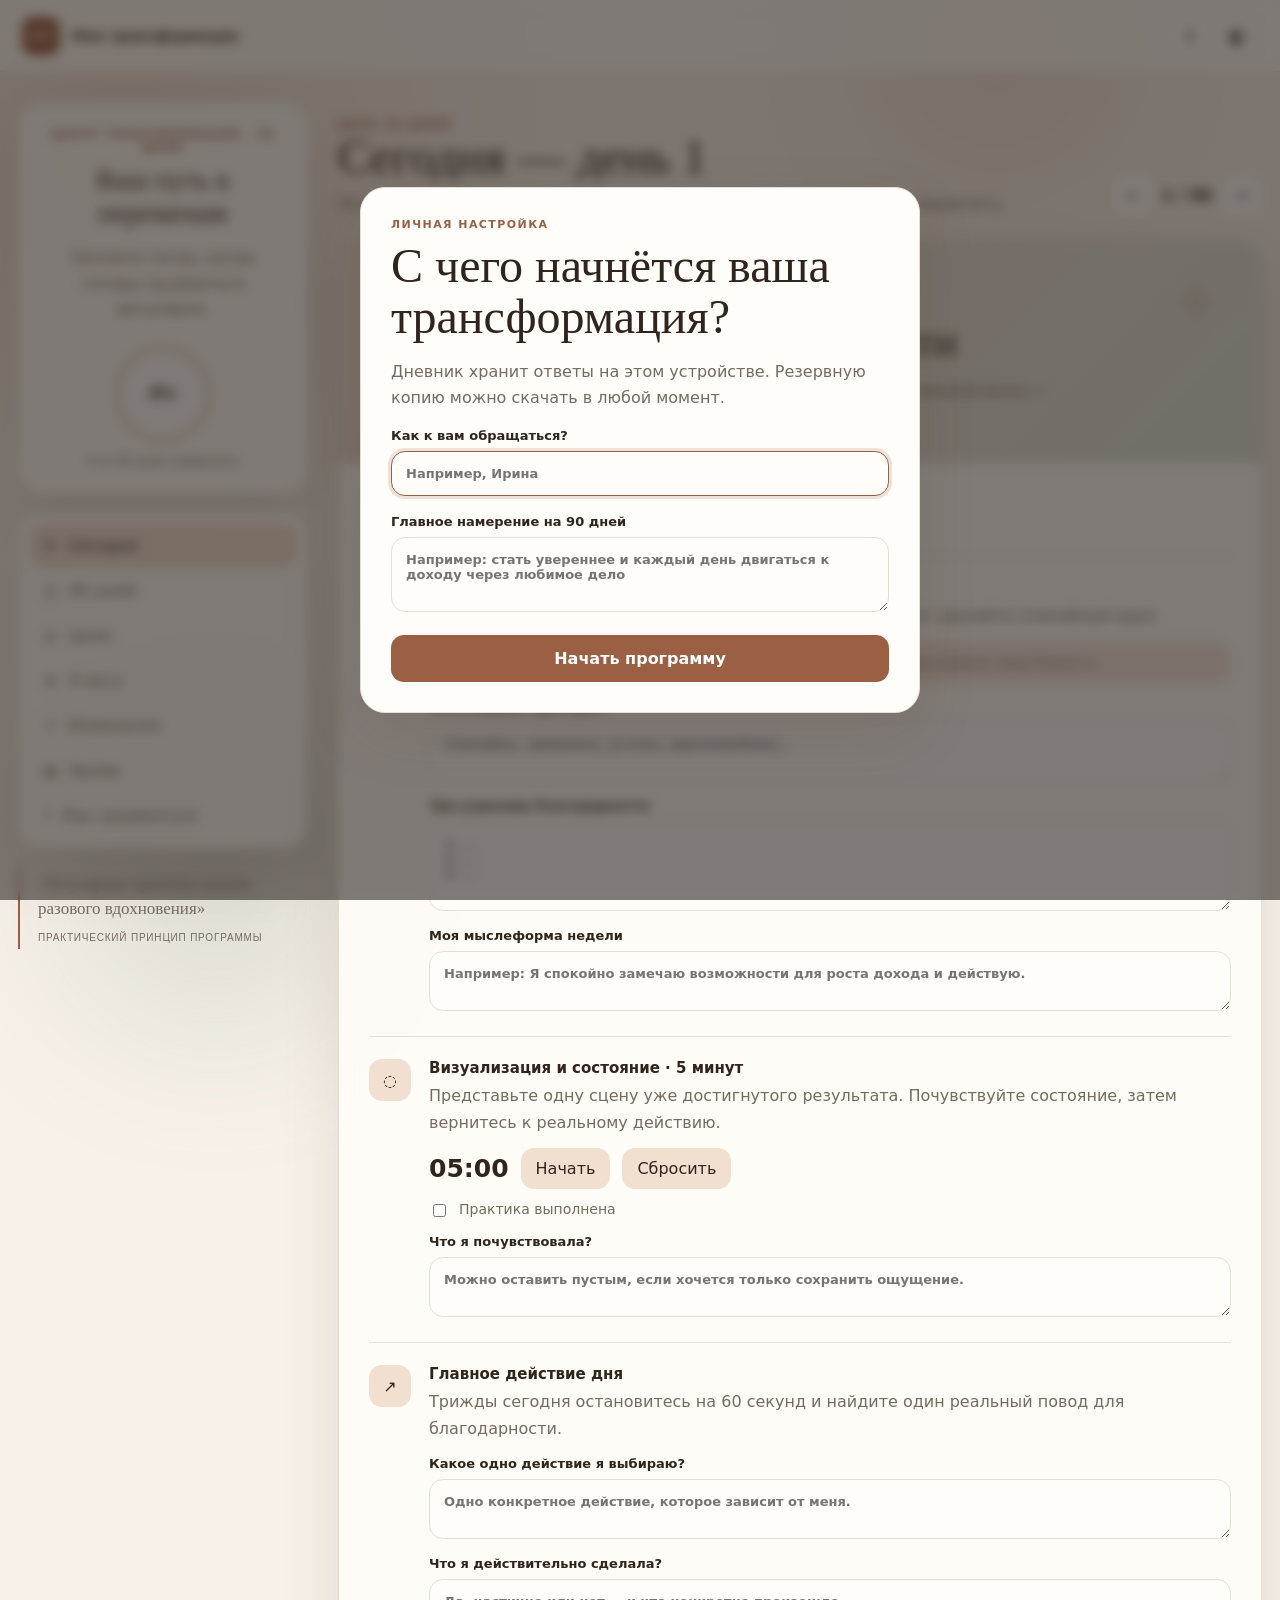
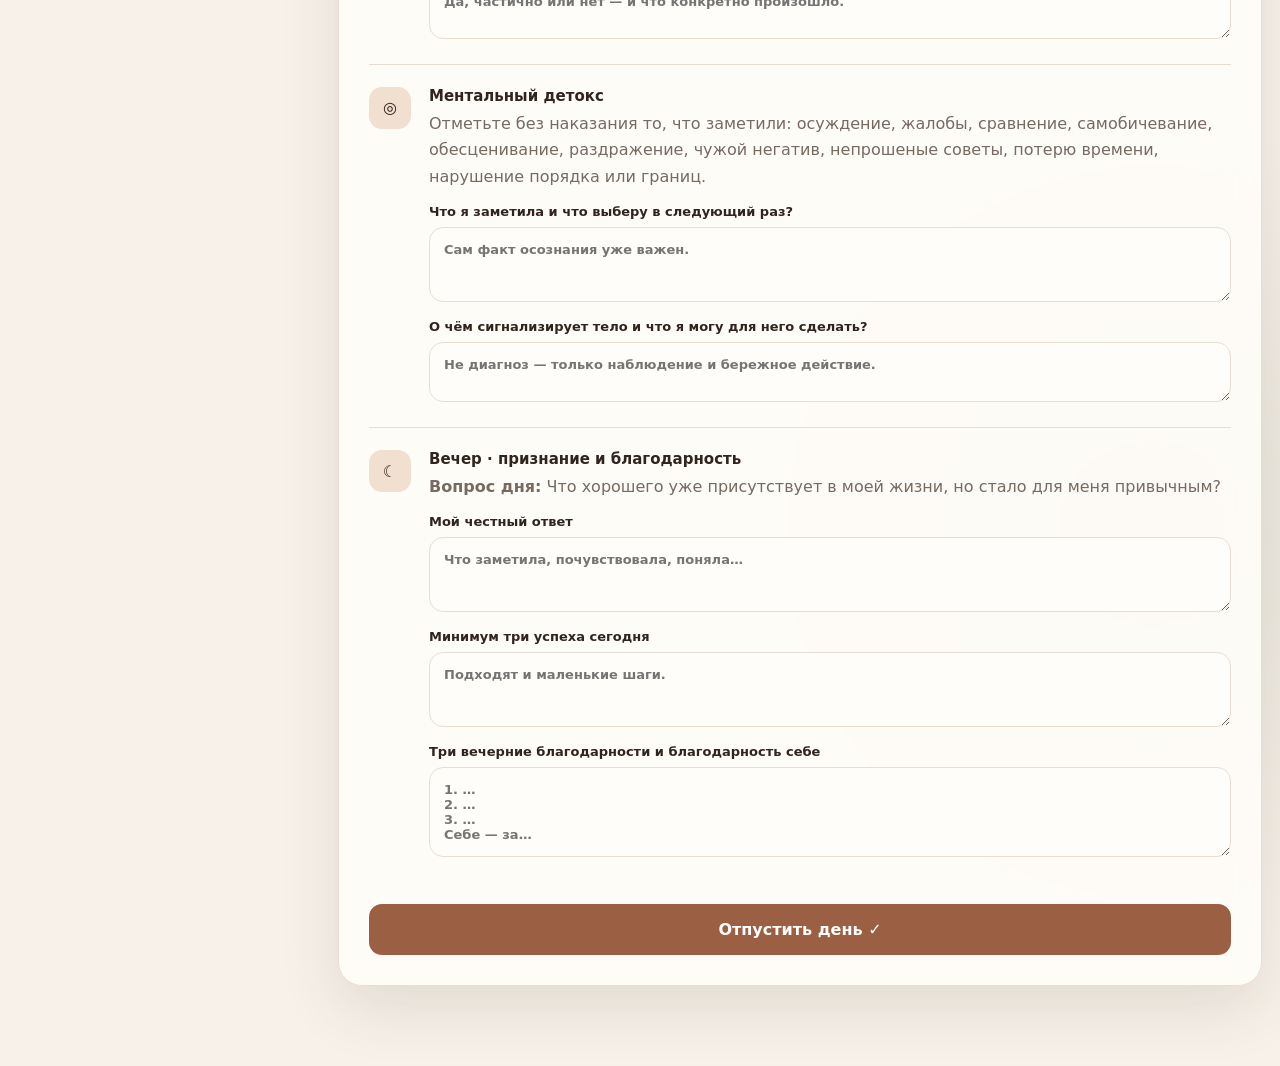
==== commit 7513f027: "Подготовить index.html для iPhone" ====
--- a/index.html
+++ b/index.html
@@ -3,7 +3,13 @@
 <head>
   <meta charset="utf-8"><meta name="viewport" content="width=device-width,initial-scale=1">
   <meta name="theme-color" content="#704b36"><meta name="description" content="Персональный центр трансформации на 90 дней">
+  <meta name="apple-mobile-web-app-capable" content="yes">
+  <meta name="apple-mobile-web-app-status-bar-style" content="default">
+  <meta name="apple-mobile-web-app-title" content="Трансформация">
   <title>Центр трансформации — 90 дней</title>
+  <link rel="manifest" href="manifest.webmanifest">
+  <link rel="apple-touch-icon" href="icon-192.png">
+  <link rel="apple-touch-startup-image" href="splash-750x1334.png" media="(device-width: 375px) and (device-height: 667px) and (-webkit-device-pixel-ratio: 2)">
   <link rel="preconnect" href="https://fonts.googleapis.com"><link rel="preconnect" href="https://fonts.gstatic.com" crossorigin>
   <link href="https://fonts.googleapis.com/css2?family=Manrope:wght@400;500;600;700&family=Prata&display=swap" rel="stylesheet"><link rel="stylesheet" href="styles.css">
 </head>
@@ -19,5 +25,5 @@
     <section class="content" id="app" aria-live="polite"></section>
   </main>
   <dialog id="welcomeDialog"><form method="dialog" id="welcomeForm"><p class="eyebrow">Личная настройка</p><h2>С чего начнётся ваша трансформация?</h2><p class="muted">Дневник хранит ответы на этом устройстве. Резервную копию можно скачать в любой момент.</p><label>Как к вам обращаться?<input id="nameInput" maxlength="50" placeholder="Например, Ирина" required></label><label>Главное намерение на 90 дней<textarea id="intentionInput" rows="3" placeholder="Например: стать увереннее и каждый день двигаться к доходу через любимое дело" required></textarea></label><button class="primary" value="start">Начать программу</button></form></dialog>
-  <div class="toast" id="toast" role="status"></div><script src="app.js"></script>
+  <div class="toast" id="toast" role="status"></div><noscript><p class="notice">Для работы дневника включите JavaScript в настройках Safari.</p></noscript><script src="app.js?v=4"></script>
 </body></html>
--- a/styles.css
+++ b/styles.css
@@ -1,278 +1,2 @@
-:root {
-  --bg: #f7f4ef;
-  --surface: #ffffff;
-  --text: #2c2a26;
-  --text-muted: #6b6560;
-  --border: #e5dfd6;
-  --accent: #8b6f47;
-  --accent-soft: rgba(139, 111, 71, 0.18);
-  --ambient-one: rgba(201, 169, 110, 0.35);
-  --ambient-two: rgba(219, 166, 139, 0.22);
-  --shadow: rgba(44, 42, 38, 0.08);
-  --toggle-track: #e5dfd6;
-  --toggle-thumb: #ffffff;
-}
-
-[data-theme="dark"] {
-  --bg: #1a1917;
-  --surface: #252320;
-  --text: #f0ebe3;
-  --text-muted: #a39e96;
-  --border: #3a3834;
-  --accent: #c9a96e;
-  --accent-soft: rgba(201, 169, 110, 0.2);
-  --ambient-one: rgba(201, 169, 110, 0.14);
-  --ambient-two: rgba(93, 78, 140, 0.24);
-  --shadow: rgba(0, 0, 0, 0.35);
-  --toggle-track: #3a3834;
-  --toggle-thumb: #f0ebe3;
-}
-
-*,
-*::before,
-*::after {
-  box-sizing: border-box;
-}
-
-body {
-  margin: 0;
-  min-height: 100vh;
-  font-family: "Segoe UI", system-ui, -apple-system, sans-serif;
-  background:
-    radial-gradient(circle at top left, var(--ambient-one), transparent 34rem),
-    radial-gradient(circle at bottom right, var(--ambient-two), transparent 30rem),
-    var(--bg);
-  color: var(--text);
-  overflow-x: hidden;
-  transition: background 0.4s ease, color 0.3s ease;
-}
-
-.ambient {
-  position: fixed;
-  z-index: 0;
-  width: 18rem;
-  height: 18rem;
-  border-radius: 999px;
-  filter: blur(28px);
-  opacity: 0.75;
-  pointer-events: none;
-  animation: float 9s ease-in-out infinite;
-}
-
-.ambient--one {
-  top: 5rem;
-  left: max(1rem, calc(50% - 32rem));
-  background: var(--ambient-one);
-}
-
-.ambient--two {
-  right: max(1rem, calc(50% - 34rem));
-  bottom: 6rem;
-  background: var(--ambient-two);
-  animation-delay: -4s;
-}
-
-.journal {
-  position: relative;
-  z-index: 1;
-  max-width: 720px;
-  margin: 0 auto;
-  padding: 3rem 1.5rem 6rem;
-  animation: fade-up 0.7s ease both;
-}
-
-.journal__header {
-  margin-bottom: 2.5rem;
-}
-
-.journal__title {
-  margin: 0 0 0.5rem;
-  font-size: clamp(2.2rem, 6vw, 4rem);
-  font-weight: 700;
-  letter-spacing: -0.05em;
-  line-height: 0.95;
-  background: linear-gradient(135deg, var(--text), var(--accent));
-  -webkit-background-clip: text;
-  background-clip: text;
-  color: transparent;
-}
-
-.journal__subtitle {
-  margin: 0;
-  color: var(--text-muted);
-  font-size: 1.05rem;
-}
-
-.journal__label {
-  display: block;
-  margin-bottom: 0.75rem;
-  font-size: 0.875rem;
-  font-weight: 500;
-  color: var(--text-muted);
-  text-transform: uppercase;
-  letter-spacing: 0.06em;
-}
-
-.journal__textarea {
-  width: 100%;
-  padding: 1.25rem;
-  border: 1px solid transparent;
-  border-radius: 20px;
-  background:
-    linear-gradient(var(--surface), var(--surface)) padding-box,
-    linear-gradient(135deg, var(--accent-soft), transparent 60%) border-box;
-  color: var(--text);
-  font-family: inherit;
-  font-size: 1rem;
-  line-height: 1.6;
-  resize: vertical;
-  box-shadow: 0 20px 50px var(--shadow);
-  backdrop-filter: blur(12px);
-  transition:
-    border-color 0.2s ease,
-    background-color 0.3s ease,
-    box-shadow 0.3s ease,
-    transform 0.3s ease;
-}
-
-.journal__textarea::placeholder {
-  color: var(--text-muted);
-}
-
-.journal__textarea:focus {
-  outline: none;
-  box-shadow: 0 24px 60px var(--shadow), 0 0 0 4px var(--accent-soft);
-  transform: translateY(-2px);
-}
-
-.theme-toggle {
-  position: fixed;
-  right: 1.5rem;
-  bottom: 1.5rem;
-  z-index: 100;
-  padding: 0;
-  border: none;
-  background: none;
-  cursor: pointer;
-  animation: pop-in 0.5s 0.35s ease both, breathe 4s 1s ease-in-out infinite;
-}
-
-.theme-toggle__track {
-  position: relative;
-  display: flex;
-  align-items: center;
-  width: 72px;
-  height: 38px;
-  padding: 3px;
-  border-radius: 999px;
-  background:
-    linear-gradient(135deg, var(--toggle-track), var(--surface));
-  box-shadow: 0 14px 35px var(--shadow), inset 0 1px 0 rgba(255, 255, 255, 0.25);
-  transition: background-color 0.3s ease, transform 0.2s ease;
-}
-
-.theme-toggle__thumb {
-  position: absolute;
-  left: 3px;
-  width: 32px;
-  height: 32px;
-  border-radius: 50%;
-  background: var(--toggle-thumb);
-  box-shadow: 0 6px 16px var(--shadow);
-  transition: transform 0.35s cubic-bezier(0.34, 1.56, 0.64, 1), background-color 0.3s ease;
-}
-
-[data-theme="dark"] .theme-toggle__thumb {
-  transform: translateX(34px);
-}
-
-.theme-toggle__icon {
-  position: absolute;
-  top: 50%;
-  transform: translateY(-50%);
-  font-size: 0.85rem;
-  line-height: 1;
-  pointer-events: none;
-  transition: opacity 0.3s ease, transform 0.3s ease;
-}
-
-.theme-toggle__icon--sun {
-  left: 11px;
-}
-
-.theme-toggle__icon--moon {
-  right: 11px;
-}
-
-[data-theme="dark"] .theme-toggle__icon--sun,
-[data-theme="light"] .theme-toggle__icon--moon {
-  opacity: 0.45;
-  transform: translateY(-50%) scale(0.85);
-}
-
-.theme-toggle:hover .theme-toggle__track {
-  filter: brightness(1.05);
-  transform: translateY(-2px);
-}
-
-.theme-toggle:focus-visible .theme-toggle__track {
-  outline: 2px solid var(--accent);
-  outline-offset: 3px;
-}
-
-@keyframes fade-up {
-  from {
-    opacity: 0;
-    transform: translateY(18px);
-  }
-
-  to {
-    opacity: 1;
-    transform: translateY(0);
-  }
-}
-
-@keyframes pop-in {
-  from {
-    opacity: 0;
-    transform: scale(0.88);
-  }
-
-  to {
-    opacity: 1;
-    transform: scale(1);
-  }
-}
-
-@keyframes breathe {
-  0%,
-  100% {
-    filter: drop-shadow(0 0 0 var(--accent-soft));
-  }
-
-  50% {
-    filter: drop-shadow(0 0 16px var(--accent-soft));
-  }
-}
-
-@keyframes float {
-  0%,
-  100% {
-    transform: translate3d(0, 0, 0) scale(1);
-  }
-
-  50% {
-    transform: translate3d(1rem, -1.25rem, 0) scale(1.05);
-  }
-}
-
-@media (prefers-reduced-motion: reduce) {
-  *,
-  *::before,
-  *::after {
-    animation-duration: 0.01ms !important;
-    animation-iteration-count: 1 !important;
-    scroll-behavior: auto !important;
-    transition-duration: 0.01ms !important;
-  }
-}
+:root{--bg:#f7f1e9;--surface:rgba(255,253,249,.88);--card:#fffdfa;--ink:#30241d;--muted:#766a61;--line:#e8ddd2;--accent:#9b6044;--accent2:#d69b73;--soft:#f1dfcf;--sage:#80927b;--shadow:0 22px 60px rgba(82,54,38,.12)}[data-mode="dark"]{--bg:#1e1916;--surface:rgba(41,33,29,.9);--card:#2b231f;--ink:#f5eee7;--muted:#bfb0a5;--line:#493c35;--accent:#d89a75;--accent2:#edbd91;--soft:#49342a;--sage:#9fb19b;--shadow:0 22px 60px rgba(0,0,0,.28)}*{box-sizing:border-box}html{scroll-behavior:smooth}body{margin:0;min-height:100vh;background:var(--bg);color:var(--ink);font-family:Manrope,system-ui,sans-serif;transition:.25s;background-image:radial-gradient(circle at 10% 5%,rgba(214,155,115,.18),transparent 28rem),radial-gradient(circle at 90% 80%,rgba(128,146,123,.13),transparent 26rem)}button,input,textarea{font:inherit}.glow{position:fixed;border-radius:50%;filter:blur(80px);pointer-events:none;opacity:.2}.glow-one{width:260px;height:260px;background:var(--accent2);top:-80px;right:12%}.glow-two{width:300px;height:300px;background:var(--sage);bottom:-130px;left:5%}.topbar{height:72px;padding:0 max(22px,calc((100% - 1320px)/2));display:flex;align-items:center;justify-content:space-between;border-bottom:1px solid var(--line);background:color-mix(in srgb,var(--surface) 84%,transparent);backdrop-filter:blur(18px);position:sticky;top:0;z-index:10}.brand{display:flex;align-items:center;gap:12px;text-decoration:none;color:var(--ink)}.brand span{display:grid;place-items:center;width:38px;height:38px;border-radius:12px;background:var(--accent);color:white;font-family:Prata,serif}.brand b{font-size:14px}.top-actions{display:flex;gap:8px}.icon-button{width:40px;height:40px;border:1px solid var(--line);border-radius:12px;background:var(--card);color:var(--ink);cursor:pointer;font-size:20px}.layout{width:min(1320px,calc(100% - 36px));margin:30px auto 80px;display:grid;grid-template-columns:290px minmax(0,1fr);gap:30px;position:relative}.sidebar{position:sticky;top:102px;align-self:start;display:grid;gap:18px}.profile-card,.nav-card,.day-card,.panel,.stat-card,.intro-card{background:var(--surface);border:1px solid var(--line);border-radius:24px;box-shadow:var(--shadow);backdrop-filter:blur(16px)}.profile-card{padding:25px;text-align:center}.eyebrow{margin:0 0 9px;color:var(--accent);font-size:11px;font-weight:700;letter-spacing:.13em;text-transform:uppercase}.profile-card h1{font:400 28px/1.18 Prata,serif;margin:0 0 8px}.muted{color:var(--muted);line-height:1.6}.progress-ring{--progress:0deg;width:100px;height:100px;margin:22px auto 10px;border-radius:50%;display:grid;place-items:center;background:conic-gradient(var(--accent) var(--progress),var(--line) 0);position:relative}.progress-ring:after{content:"";position:absolute;inset:8px;border-radius:50%;background:var(--card)}.progress-ring strong{position:relative;z-index:1}.progress-caption{font-size:12px;color:var(--muted);margin:0}.nav-card{padding:10px}.nav-item{width:100%;border:0;background:transparent;color:var(--muted);padding:13px 14px;border-radius:15px;text-align:left;cursor:pointer;display:flex;gap:11px;align-items:center}.nav-item:hover,.nav-item.active{background:var(--soft);color:var(--ink)}blockquote{margin:0;padding:4px 18px;color:var(--muted);font:400 17px/1.5 Prata,serif;border-left:2px solid var(--accent)}blockquote small{display:block;font:500 10px/1.5 Manrope,sans-serif;margin-top:8px;text-transform:uppercase;letter-spacing:.08em}.content{min-width:0}.view-head{display:flex;align-items:end;justify-content:space-between;gap:18px;margin:8px 0 24px}.view-head h2,.intro-card h2,dialog h2{font:400 clamp(30px,4vw,48px)/1.08 Prata,serif;margin:0}.view-head p{margin:8px 0 0}.day-switch{display:flex;align-items:center;gap:8px}.day-switch button{border:1px solid var(--line);background:var(--card);color:var(--ink);border-radius:12px;width:42px;height:42px;cursor:pointer}.day-number{font-weight:700;white-space:nowrap}.day-card{overflow:hidden}.day-hero{padding:32px;background:linear-gradient(135deg,var(--soft),color-mix(in srgb,var(--card) 74%,var(--sage)));position:relative}.day-hero:after{content:"✦";position:absolute;right:34px;top:19px;font-size:74px;color:var(--accent);opacity:.12}.stage-tag{display:inline-flex;padding:7px 11px;border-radius:999px;background:var(--card);color:var(--accent);font-size:11px;font-weight:700}.day-hero h3{font:400 clamp(28px,4vw,44px)/1.12 Prata,serif;margin:17px 0 10px;max-width:720px}.day-hero p{max-width:760px;line-height:1.7;margin:0;color:var(--muted)}.day-body{padding:30px}.intention{border-left:3px solid var(--accent);padding:3px 0 3px 18px;margin:0 0 28px;font-size:17px;line-height:1.7}.period{display:grid;grid-template-columns:46px 1fr;gap:14px;padding:22px 0;border-top:1px solid var(--line)}.period-icon{width:42px;height:42px;display:grid;place-items:center;background:var(--soft);border-radius:13px}.period h4{margin:0 0 6px;font-size:15px}.period p{margin:0 0 12px;color:var(--muted);line-height:1.65}.example{padding:14px 16px;border-radius:14px;background:color-mix(in srgb,var(--soft) 70%,transparent);font-size:13px;color:var(--muted)}.example b{color:var(--ink)}label.field{display:block;margin:14px 0 0;font-size:13px;font-weight:700}.field textarea,.field input,dialog input,dialog textarea{width:100%;margin-top:8px;border:1px solid var(--line);border-radius:14px;padding:14px;background:var(--card);color:var(--ink);resize:vertical;outline:none}.field textarea:focus,.field input:focus,dialog input:focus,dialog textarea:focus{border-color:var(--accent);box-shadow:0 0 0 3px color-mix(in srgb,var(--accent) 18%,transparent)}.checkline{display:flex;gap:10px;align-items:flex-start;margin:12px 0;color:var(--muted);font-size:14px}.checkline input{accent-color:var(--accent);margin-top:3px}.timer-row{display:flex;align-items:center;gap:12px;margin-top:12px}.timer{font-size:25px;font-weight:700;font-variant-numeric:tabular-nums}.small-button,.primary,.complete-button{border:0;border-radius:13px;padding:11px 15px;cursor:pointer}.small-button{background:var(--soft);color:var(--ink)}.complete-button,.primary{background:var(--accent);color:#fff;font-weight:700}.complete-button{width:100%;padding:16px;margin-top:22px}.complete-button.done{background:var(--sage)}.program-grid{display:grid;grid-template-columns:repeat(3,1fr);gap:14px}.program-day{padding:18px;border:1px solid var(--line);border-radius:18px;background:var(--surface);color:var(--ink);text-align:left;cursor:pointer;min-height:145px}.program-day:hover{transform:translateY(-2px);box-shadow:var(--shadow)}.program-day.done{border-color:var(--sage);background:color-mix(in srgb,var(--sage) 13%,var(--card))}.program-day small{color:var(--accent);font-weight:700}.program-day h3{font:400 18px/1.3 Prata,serif;margin:12px 0 0}.stage-divider{grid-column:1/-1;font:400 25px Prata,serif;margin:22px 0 0}.stats{display:grid;grid-template-columns:repeat(4,1fr);gap:14px;margin-bottom:22px}.stat-card{padding:20px}.stat-card strong{font:400 30px Prata,serif;display:block}.stat-card span{font-size:12px;color:var(--muted)}.panel,.intro-card{padding:28px;margin-bottom:18px}.panel h3{font:400 24px Prata,serif;margin:0 0 14px}.reflection-list{display:grid;gap:10px}.reflection-item{padding:14px;border-radius:13px;background:var(--soft);font-size:13px}.steps{counter-reset:step;display:grid;gap:16px}.steps div{position:relative;padding-left:50px}.steps div:before{counter-increment:step;content:counter(step);position:absolute;left:0;top:0;width:34px;height:34px;display:grid;place-items:center;border-radius:50%;background:var(--accent);color:#fff;font-weight:700}.steps h3{margin:0 0 5px;font-size:15px}.steps p{margin:0;color:var(--muted);line-height:1.6}.notice{padding:16px;border-radius:14px;background:var(--soft);color:var(--muted);font-size:13px;line-height:1.65}dialog{width:min(560px,calc(100% - 28px));border:1px solid var(--line);border-radius:25px;padding:0;background:var(--card);color:var(--ink);box-shadow:var(--shadow)}dialog::backdrop{background:rgba(30,22,18,.56);backdrop-filter:blur(6px)}dialog form{padding:30px}dialog label{display:block;margin-top:18px;font-size:13px;font-weight:700}dialog .primary{width:100%;margin-top:20px;padding:14px}.toast{position:fixed;left:50%;bottom:25px;transform:translate(-50%,20px);opacity:0;background:var(--ink);color:var(--card);padding:11px 16px;border-radius:999px;z-index:30;transition:.25s;font-size:13px}.toast.show{opacity:1;transform:translate(-50%,0)}
+@media(max-width:950px){.layout{grid-template-columns:1fr}.sidebar{position:static;grid-template-columns:1fr 1fr}.sidebar blockquote{display:none}.nav-card{display:flex;overflow-x:auto;grid-column:1/-1}.nav-item{min-width:105px;justify-content:center;text-align:center;font-size:12px}.nav-item span{display:none}.profile-card{text-align:left;position:relative}.progress-ring{position:absolute;right:22px;top:18px;width:76px;height:76px}.progress-caption{padding-right:85px}.program-grid{grid-template-columns:repeat(2,1fr)}}@media(max-width:620px){.layout{width:min(100% - 22px,1320px);margin-top:16px}.brand b{display:none}.sidebar{grid-template-columns:1fr}.nav-card{display:flex;position:fixed;left:8px;right:8px;bottom:8px;z-index:20;box-shadow:0 12px 35px rgba(0,0,0,.22)}.nav-item{padding:12px 8px;min-width:90px}.profile-card{padding:20px}.profile-card h1{font-size:22px;max-width:70%}.view-head{align-items:flex-start;flex-direction:column}.view-head h2{font-size:32px}.day-switch{align-self:stretch;justify-content:space-between}.day-hero,.day-body{padding:22px}.period{grid-template-columns:38px 1fr}.period-icon{width:36px;height:36px}.program-grid{grid-template-columns:1fr}.stats{grid-template-columns:repeat(2,1fr)}.topbar{height:62px}.content{padding-bottom:68px}}
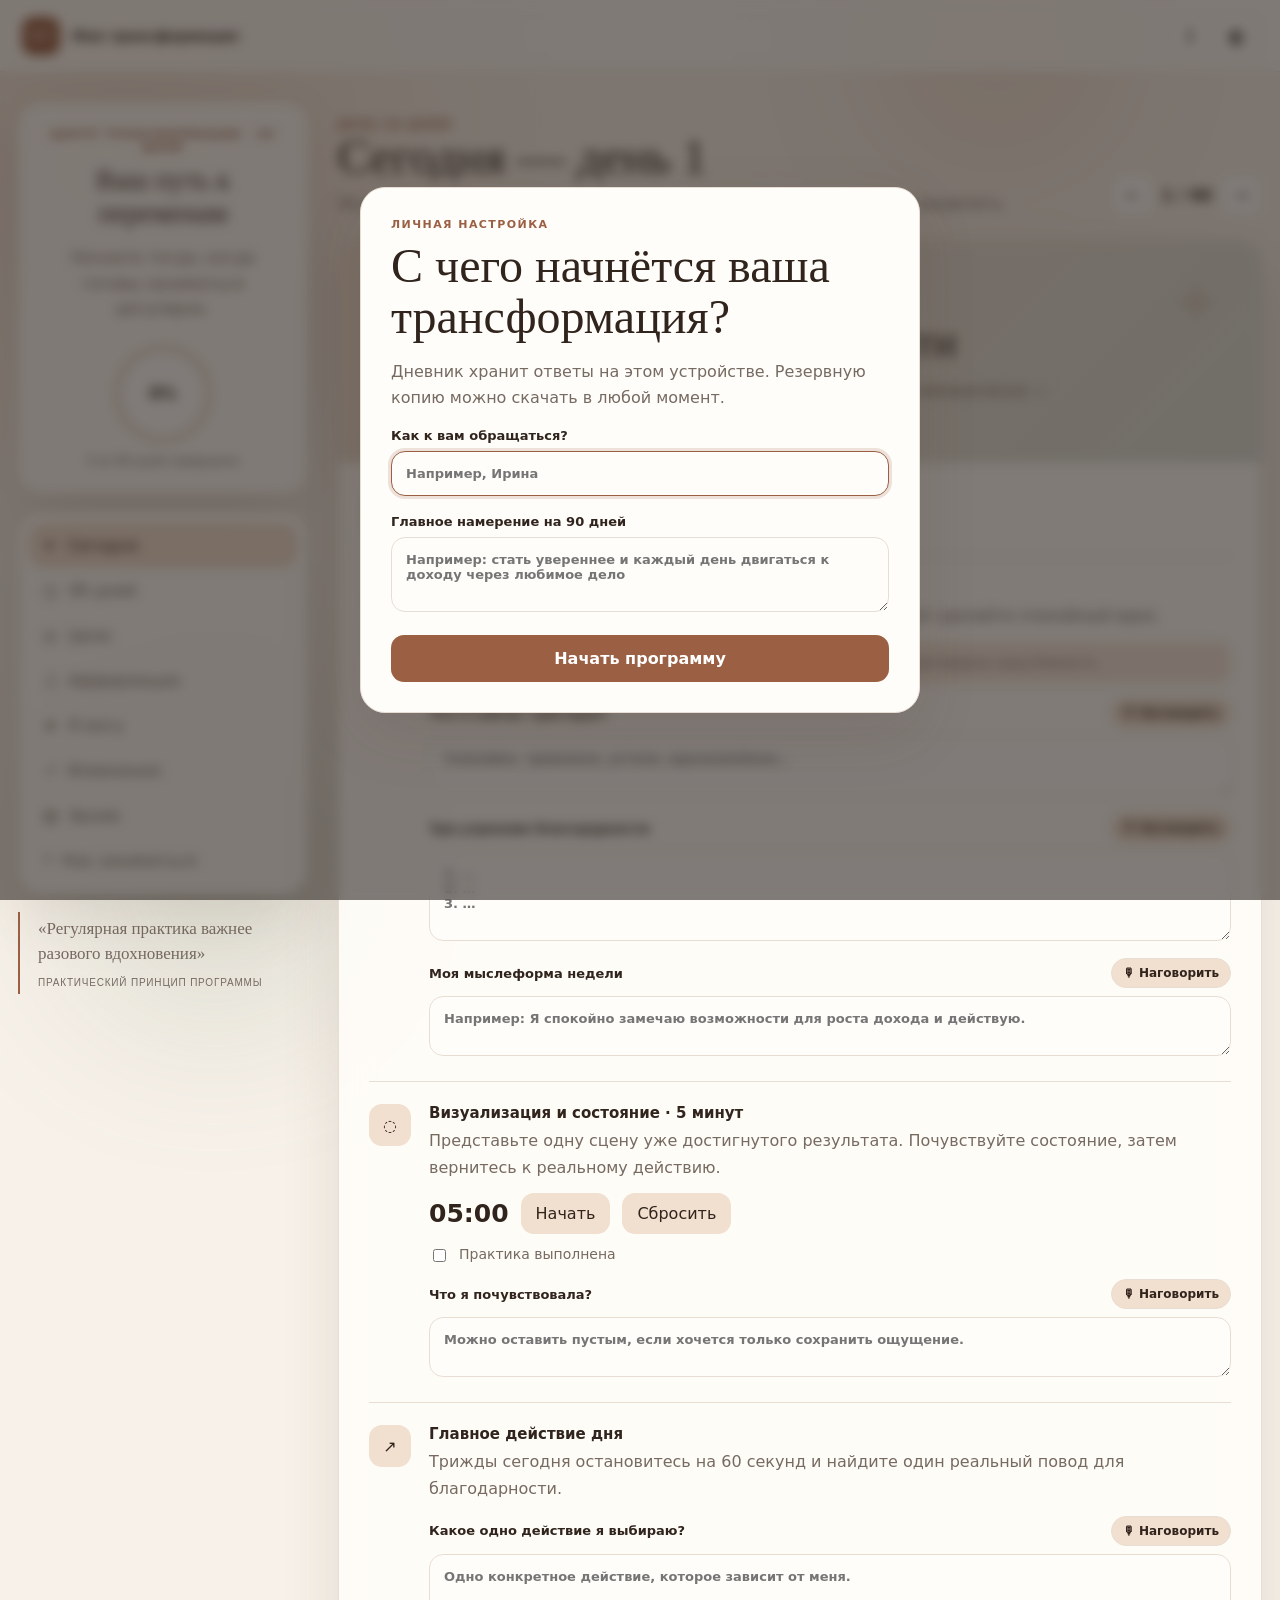
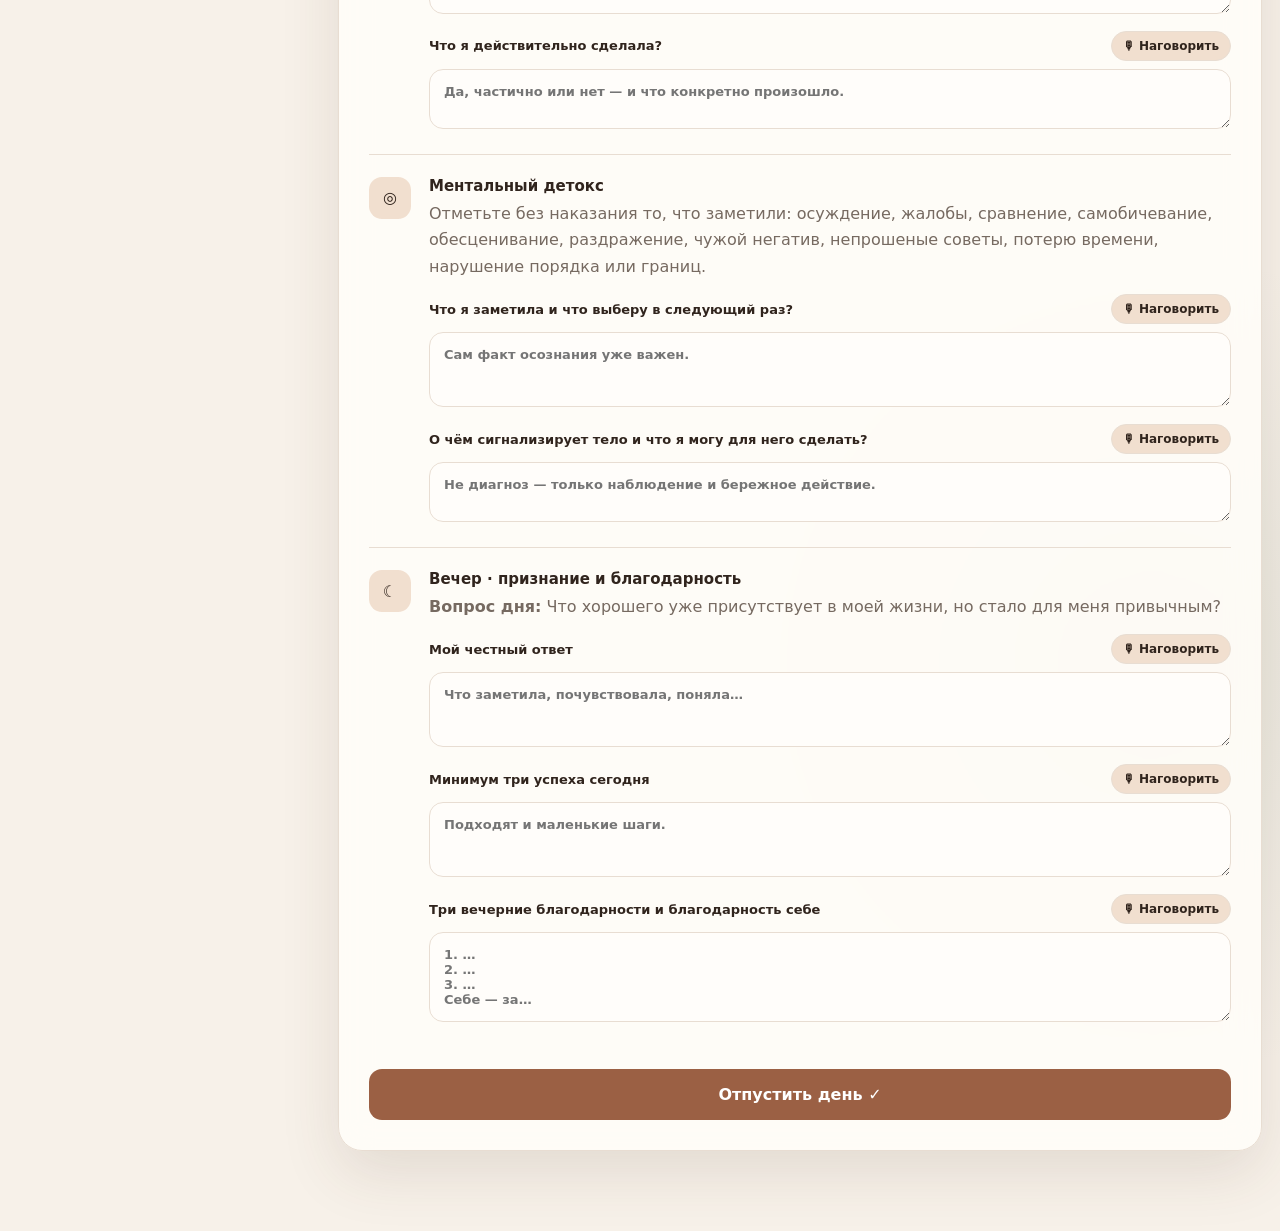
==== commit 9ffbf7dc: "Добавить персональные аффирмации, редактирование цели и яркую иконку" ====
--- a/index.html
+++ b/index.html
@@ -2,7 +2,7 @@
 <html lang="ru" data-mode="light">
 <head>
   <meta charset="utf-8"><meta name="viewport" content="width=device-width,initial-scale=1">
-  <meta name="theme-color" content="#704b36"><meta name="description" content="Персональный центр трансформации на 90 дней">
+  <meta name="theme-color" content="#7c2cff"><meta name="description" content="Персональный центр трансформации на 90 дней">
   <meta name="apple-mobile-web-app-capable" content="yes">
   <meta name="apple-mobile-web-app-status-bar-style" content="default">
   <meta name="apple-mobile-web-app-title" content="Трансформация">
@@ -19,11 +19,11 @@
   <main class="layout">
     <aside class="sidebar">
       <section class="profile-card"><p class="eyebrow">Центр трансформации · 90 дней</p><h1 id="welcomeTitle">Ваш путь к переменам</h1><p id="programDate" class="muted">Начните тогда, когда готовы заниматься регулярно.</p><div class="progress-ring" id="progressRing"><strong id="progressValue">0%</strong></div><p class="progress-caption"><span id="completedCount">0</span> из 90 дней завершено</p></section>
-      <nav class="nav-card"><button class="nav-item active" data-view="today"><span>✦</span> Сегодня</button><button class="nav-item" data-view="program"><span>◫</span> 90 дней</button><button class="nav-item" data-view="goals"><span>◎</span> Цели</button><button class="nav-item" data-view="evidence"><span>★</span> Я могу</button><button class="nav-item" data-view="results"><span>↗</span> Изменения</button><button class="nav-item" data-view="archive"><span>▤</span> Архив</button><button class="nav-item" data-view="about"><span>?</span> Как заниматься</button></nav>
+      <nav class="nav-card"><button class="nav-item active" data-view="today"><span>✦</span> Сегодня</button><button class="nav-item" data-view="program"><span>◫</span> 90 дней</button><button class="nav-item" data-view="goals"><span>◎</span> Цели</button><button class="nav-item" data-view="affirmations"><span>♫</span> Аффирмации</button><button class="nav-item" data-view="evidence"><span>★</span> Я могу</button><button class="nav-item" data-view="results"><span>↗</span> Изменения</button><button class="nav-item" data-view="archive"><span>▤</span> Архив</button><button class="nav-item" data-view="about"><span>?</span> Как заниматься</button></nav>
       <blockquote>«Регулярная практика важнее разового вдохновения»<small>Практический принцип программы</small></blockquote>
     </aside>
     <section class="content" id="app" aria-live="polite"></section>
   </main>
   <dialog id="welcomeDialog"><form method="dialog" id="welcomeForm"><p class="eyebrow">Личная настройка</p><h2>С чего начнётся ваша трансформация?</h2><p class="muted">Дневник хранит ответы на этом устройстве. Резервную копию можно скачать в любой момент.</p><label>Как к вам обращаться?<input id="nameInput" maxlength="50" placeholder="Например, Ирина" required></label><label>Главное намерение на 90 дней<textarea id="intentionInput" rows="3" placeholder="Например: стать увереннее и каждый день двигаться к доходу через любимое дело" required></textarea></label><button class="primary" value="start">Начать программу</button></form></dialog>
-  <div class="toast" id="toast" role="status"></div><noscript><p class="notice">Для работы дневника включите JavaScript в настройках Safari.</p></noscript><script src="app.js?v=4"></script>
+  <div class="toast" id="toast" role="status"></div><noscript><p class="notice">Для работы дневника включите JavaScript в настройках Safari.</p></noscript><script src="app.js?v=6"></script>
 </body></html>
--- a/styles.css
+++ b/styles.css
@@ -1,2 +1,4 @@
 :root{--bg:#f7f1e9;--surface:rgba(255,253,249,.88);--card:#fffdfa;--ink:#30241d;--muted:#766a61;--line:#e8ddd2;--accent:#9b6044;--accent2:#d69b73;--soft:#f1dfcf;--sage:#80927b;--shadow:0 22px 60px rgba(82,54,38,.12)}[data-mode="dark"]{--bg:#1e1916;--surface:rgba(41,33,29,.9);--card:#2b231f;--ink:#f5eee7;--muted:#bfb0a5;--line:#493c35;--accent:#d89a75;--accent2:#edbd91;--soft:#49342a;--sage:#9fb19b;--shadow:0 22px 60px rgba(0,0,0,.28)}*{box-sizing:border-box}html{scroll-behavior:smooth}body{margin:0;min-height:100vh;background:var(--bg);color:var(--ink);font-family:Manrope,system-ui,sans-serif;transition:.25s;background-image:radial-gradient(circle at 10% 5%,rgba(214,155,115,.18),transparent 28rem),radial-gradient(circle at 90% 80%,rgba(128,146,123,.13),transparent 26rem)}button,input,textarea{font:inherit}.glow{position:fixed;border-radius:50%;filter:blur(80px);pointer-events:none;opacity:.2}.glow-one{width:260px;height:260px;background:var(--accent2);top:-80px;right:12%}.glow-two{width:300px;height:300px;background:var(--sage);bottom:-130px;left:5%}.topbar{height:72px;padding:0 max(22px,calc((100% - 1320px)/2));display:flex;align-items:center;justify-content:space-between;border-bottom:1px solid var(--line);background:color-mix(in srgb,var(--surface) 84%,transparent);backdrop-filter:blur(18px);position:sticky;top:0;z-index:10}.brand{display:flex;align-items:center;gap:12px;text-decoration:none;color:var(--ink)}.brand span{display:grid;place-items:center;width:38px;height:38px;border-radius:12px;background:var(--accent);color:white;font-family:Prata,serif}.brand b{font-size:14px}.top-actions{display:flex;gap:8px}.icon-button{width:40px;height:40px;border:1px solid var(--line);border-radius:12px;background:var(--card);color:var(--ink);cursor:pointer;font-size:20px}.layout{width:min(1320px,calc(100% - 36px));margin:30px auto 80px;display:grid;grid-template-columns:290px minmax(0,1fr);gap:30px;position:relative}.sidebar{position:sticky;top:102px;align-self:start;display:grid;gap:18px}.profile-card,.nav-card,.day-card,.panel,.stat-card,.intro-card{background:var(--surface);border:1px solid var(--line);border-radius:24px;box-shadow:var(--shadow);backdrop-filter:blur(16px)}.profile-card{padding:25px;text-align:center}.eyebrow{margin:0 0 9px;color:var(--accent);font-size:11px;font-weight:700;letter-spacing:.13em;text-transform:uppercase}.profile-card h1{font:400 28px/1.18 Prata,serif;margin:0 0 8px}.muted{color:var(--muted);line-height:1.6}.progress-ring{--progress:0deg;width:100px;height:100px;margin:22px auto 10px;border-radius:50%;display:grid;place-items:center;background:conic-gradient(var(--accent) var(--progress),var(--line) 0);position:relative}.progress-ring:after{content:"";position:absolute;inset:8px;border-radius:50%;background:var(--card)}.progress-ring strong{position:relative;z-index:1}.progress-caption{font-size:12px;color:var(--muted);margin:0}.nav-card{padding:10px}.nav-item{width:100%;border:0;background:transparent;color:var(--muted);padding:13px 14px;border-radius:15px;text-align:left;cursor:pointer;display:flex;gap:11px;align-items:center}.nav-item:hover,.nav-item.active{background:var(--soft);color:var(--ink)}blockquote{margin:0;padding:4px 18px;color:var(--muted);font:400 17px/1.5 Prata,serif;border-left:2px solid var(--accent)}blockquote small{display:block;font:500 10px/1.5 Manrope,sans-serif;margin-top:8px;text-transform:uppercase;letter-spacing:.08em}.content{min-width:0}.view-head{display:flex;align-items:end;justify-content:space-between;gap:18px;margin:8px 0 24px}.view-head h2,.intro-card h2,dialog h2{font:400 clamp(30px,4vw,48px)/1.08 Prata,serif;margin:0}.view-head p{margin:8px 0 0}.day-switch{display:flex;align-items:center;gap:8px}.day-switch button{border:1px solid var(--line);background:var(--card);color:var(--ink);border-radius:12px;width:42px;height:42px;cursor:pointer}.day-number{font-weight:700;white-space:nowrap}.day-card{overflow:hidden}.day-hero{padding:32px;background:linear-gradient(135deg,var(--soft),color-mix(in srgb,var(--card) 74%,var(--sage)));position:relative}.day-hero:after{content:"✦";position:absolute;right:34px;top:19px;font-size:74px;color:var(--accent);opacity:.12}.stage-tag{display:inline-flex;padding:7px 11px;border-radius:999px;background:var(--card);color:var(--accent);font-size:11px;font-weight:700}.day-hero h3{font:400 clamp(28px,4vw,44px)/1.12 Prata,serif;margin:17px 0 10px;max-width:720px}.day-hero p{max-width:760px;line-height:1.7;margin:0;color:var(--muted)}.day-body{padding:30px}.intention{border-left:3px solid var(--accent);padding:3px 0 3px 18px;margin:0 0 28px;font-size:17px;line-height:1.7}.period{display:grid;grid-template-columns:46px 1fr;gap:14px;padding:22px 0;border-top:1px solid var(--line)}.period-icon{width:42px;height:42px;display:grid;place-items:center;background:var(--soft);border-radius:13px}.period h4{margin:0 0 6px;font-size:15px}.period p{margin:0 0 12px;color:var(--muted);line-height:1.65}.example{padding:14px 16px;border-radius:14px;background:color-mix(in srgb,var(--soft) 70%,transparent);font-size:13px;color:var(--muted)}.example b{color:var(--ink)}label.field{display:block;margin:14px 0 0;font-size:13px;font-weight:700}.field textarea,.field input,dialog input,dialog textarea{width:100%;margin-top:8px;border:1px solid var(--line);border-radius:14px;padding:14px;background:var(--card);color:var(--ink);resize:vertical;outline:none}.field textarea:focus,.field input:focus,dialog input:focus,dialog textarea:focus{border-color:var(--accent);box-shadow:0 0 0 3px color-mix(in srgb,var(--accent) 18%,transparent)}.checkline{display:flex;gap:10px;align-items:flex-start;margin:12px 0;color:var(--muted);font-size:14px}.checkline input{accent-color:var(--accent);margin-top:3px}.timer-row{display:flex;align-items:center;gap:12px;margin-top:12px}.timer{font-size:25px;font-weight:700;font-variant-numeric:tabular-nums}.small-button,.primary,.complete-button{border:0;border-radius:13px;padding:11px 15px;cursor:pointer}.small-button{background:var(--soft);color:var(--ink)}.complete-button,.primary{background:var(--accent);color:#fff;font-weight:700}.complete-button{width:100%;padding:16px;margin-top:22px}.complete-button.done{background:var(--sage)}.program-grid{display:grid;grid-template-columns:repeat(3,1fr);gap:14px}.program-day{padding:18px;border:1px solid var(--line);border-radius:18px;background:var(--surface);color:var(--ink);text-align:left;cursor:pointer;min-height:145px}.program-day:hover{transform:translateY(-2px);box-shadow:var(--shadow)}.program-day.done{border-color:var(--sage);background:color-mix(in srgb,var(--sage) 13%,var(--card))}.program-day small{color:var(--accent);font-weight:700}.program-day h3{font:400 18px/1.3 Prata,serif;margin:12px 0 0}.stage-divider{grid-column:1/-1;font:400 25px Prata,serif;margin:22px 0 0}.stats{display:grid;grid-template-columns:repeat(4,1fr);gap:14px;margin-bottom:22px}.stat-card{padding:20px}.stat-card strong{font:400 30px Prata,serif;display:block}.stat-card span{font-size:12px;color:var(--muted)}.panel,.intro-card{padding:28px;margin-bottom:18px}.panel h3{font:400 24px Prata,serif;margin:0 0 14px}.reflection-list{display:grid;gap:10px}.reflection-item{padding:14px;border-radius:13px;background:var(--soft);font-size:13px}.steps{counter-reset:step;display:grid;gap:16px}.steps div{position:relative;padding-left:50px}.steps div:before{counter-increment:step;content:counter(step);position:absolute;left:0;top:0;width:34px;height:34px;display:grid;place-items:center;border-radius:50%;background:var(--accent);color:#fff;font-weight:700}.steps h3{margin:0 0 5px;font-size:15px}.steps p{margin:0;color:var(--muted);line-height:1.6}.notice{padding:16px;border-radius:14px;background:var(--soft);color:var(--muted);font-size:13px;line-height:1.65}dialog{width:min(560px,calc(100% - 28px));border:1px solid var(--line);border-radius:25px;padding:0;background:var(--card);color:var(--ink);box-shadow:var(--shadow)}dialog::backdrop{background:rgba(30,22,18,.56);backdrop-filter:blur(6px)}dialog form{padding:30px}dialog label{display:block;margin-top:18px;font-size:13px;font-weight:700}dialog .primary{width:100%;margin-top:20px;padding:14px}.toast{position:fixed;left:50%;bottom:25px;transform:translate(-50%,20px);opacity:0;background:var(--ink);color:var(--card);padding:11px 16px;border-radius:999px;z-index:30;transition:.25s;font-size:13px}.toast.show{opacity:1;transform:translate(-50%,0)}
 @media(max-width:950px){.layout{grid-template-columns:1fr}.sidebar{position:static;grid-template-columns:1fr 1fr}.sidebar blockquote{display:none}.nav-card{display:flex;overflow-x:auto;grid-column:1/-1}.nav-item{min-width:105px;justify-content:center;text-align:center;font-size:12px}.nav-item span{display:none}.profile-card{text-align:left;position:relative}.progress-ring{position:absolute;right:22px;top:18px;width:76px;height:76px}.progress-caption{padding-right:85px}.program-grid{grid-template-columns:repeat(2,1fr)}}@media(max-width:620px){.layout{width:min(100% - 22px,1320px);margin-top:16px}.brand b{display:none}.sidebar{grid-template-columns:1fr}.nav-card{display:flex;position:fixed;left:8px;right:8px;bottom:8px;z-index:20;box-shadow:0 12px 35px rgba(0,0,0,.22)}.nav-item{padding:12px 8px;min-width:90px}.profile-card{padding:20px}.profile-card h1{font-size:22px;max-width:70%}.view-head{align-items:flex-start;flex-direction:column}.view-head h2{font-size:32px}.day-switch{align-self:stretch;justify-content:space-between}.day-hero,.day-body{padding:22px}.period{grid-template-columns:38px 1fr}.period-icon{width:36px;height:36px}.program-grid{grid-template-columns:1fr}.stats{grid-template-columns:repeat(2,1fr)}.topbar{height:62px}.content{padding-bottom:68px}}
+.field-head{display:flex;align-items:center;justify-content:space-between;gap:10px}.voice-button{border:1px solid var(--line);border-radius:999px;padding:7px 11px;background:var(--soft);color:var(--ink);font-size:12px;font-weight:700;cursor:pointer;white-space:nowrap}.voice-button.listening{background:#b23b3b;color:#fff;animation:pulse 1s infinite}@keyframes pulse{50%{opacity:.62}}
+.affirmation-hero{position:relative;overflow:hidden;padding:32px;margin-bottom:18px;border-radius:24px;color:#fff;background:linear-gradient(135deg,#6a22ff,#ef2fb8 52%,#ff9d19);box-shadow:0 22px 60px rgba(112,36,255,.28)}.affirmation-hero:after{content:"";position:absolute;width:220px;height:220px;border-radius:50%;right:-60px;top:-90px;background:rgba(255,255,255,.2)}.affirmation-hero h3{font:400 30px/1.2 Prata,serif;margin:8px 0}.affirmation-hero p{max-width:700px;line-height:1.65;margin:0}.affirmation-symbol{font-size:38px;color:#fff59a}.affirmation-actions{display:flex;gap:10px;flex-wrap:wrap;margin-top:16px}.tiny{font-size:12px;margin-bottom:0}#affirmationText{line-height:1.85}
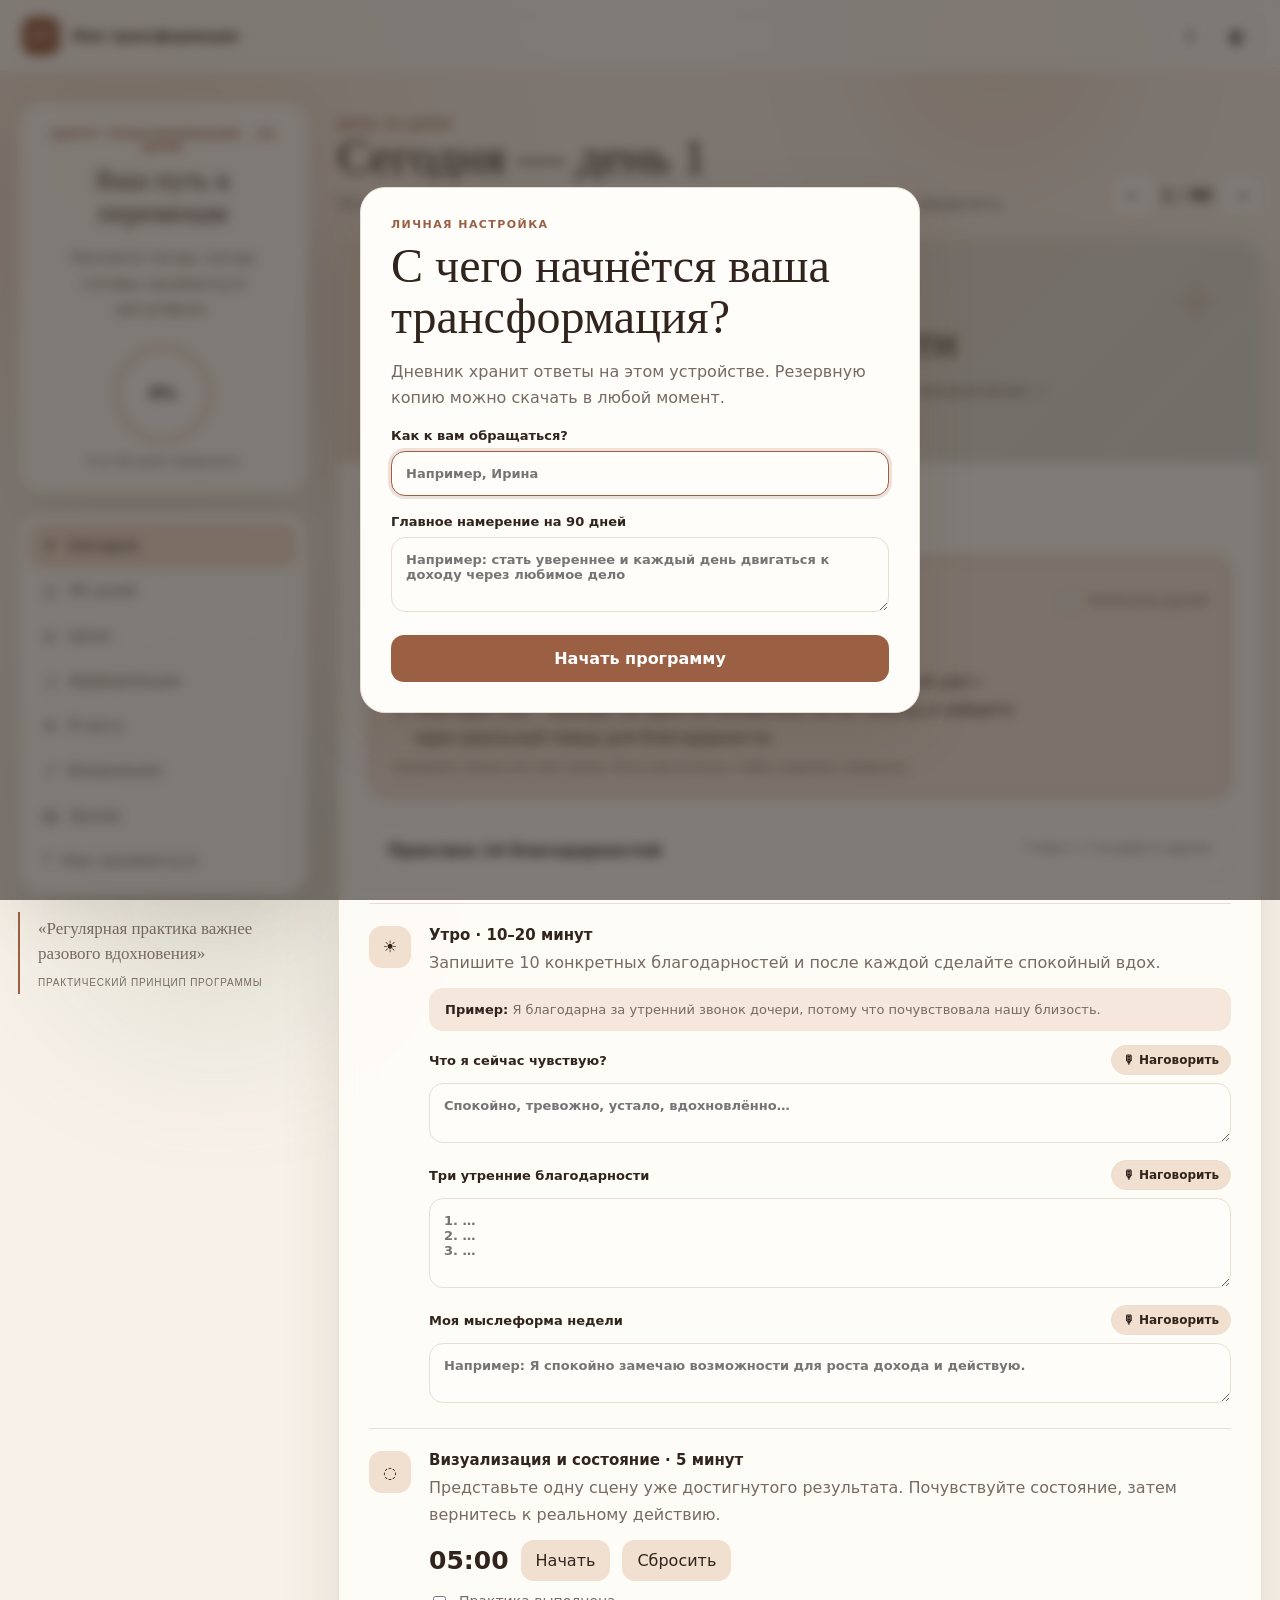
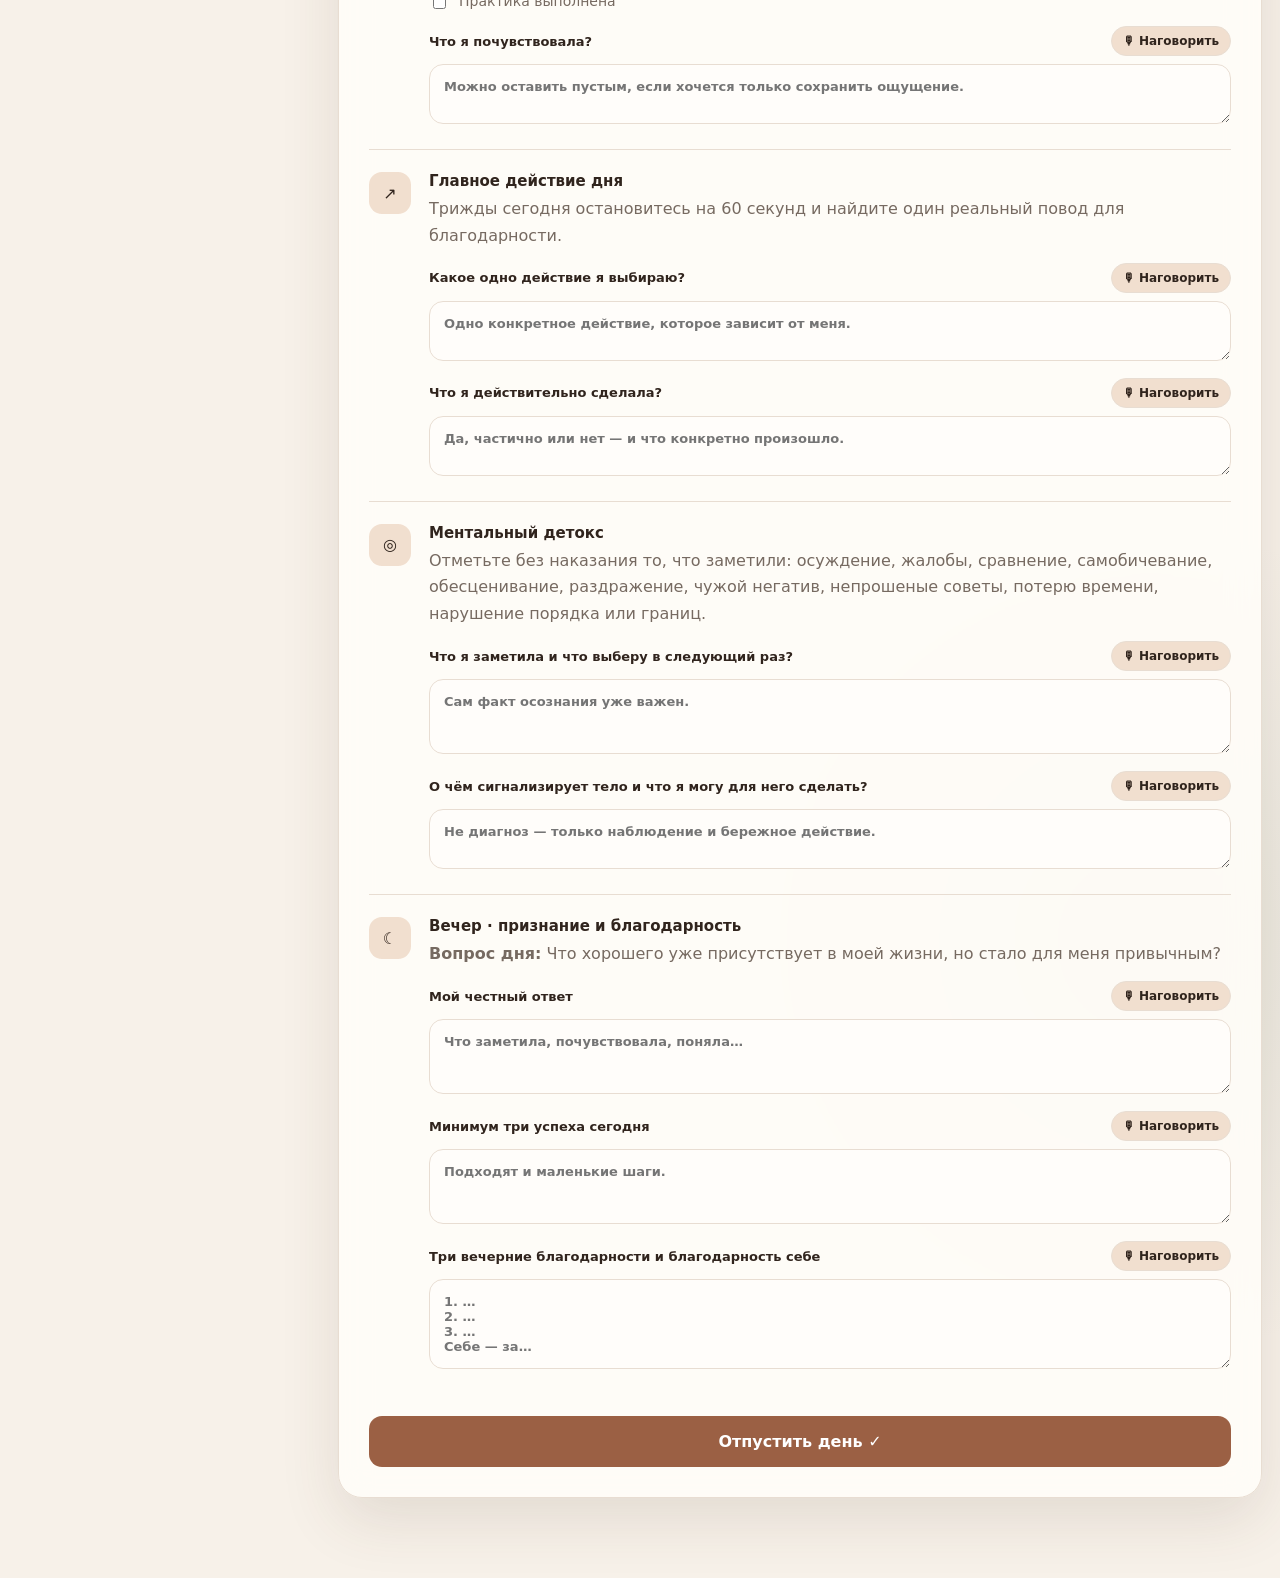
==== commit 1a4ac316: "Добавить 14 благодарностей, рукописный минимум и повтор аффирмаций" ====
--- a/index.html
+++ b/index.html
@@ -25,5 +25,5 @@
     <section class="content" id="app" aria-live="polite"></section>
   </main>
   <dialog id="welcomeDialog"><form method="dialog" id="welcomeForm"><p class="eyebrow">Личная настройка</p><h2>С чего начнётся ваша трансформация?</h2><p class="muted">Дневник хранит ответы на этом устройстве. Резервную копию можно скачать в любой момент.</p><label>Как к вам обращаться?<input id="nameInput" maxlength="50" placeholder="Например, Ирина" required></label><label>Главное намерение на 90 дней<textarea id="intentionInput" rows="3" placeholder="Например: стать увереннее и каждый день двигаться к доходу через любимое дело" required></textarea></label><button class="primary" value="start">Начать программу</button></form></dialog>
-  <div class="toast" id="toast" role="status"></div><noscript><p class="notice">Для работы дневника включите JavaScript в настройках Safari.</p></noscript><script src="app.js?v=6"></script>
+  <div class="toast" id="toast" role="status"></div><noscript><p class="notice">Для работы дневника включите JavaScript в настройках Safari.</p></noscript><script src="app.js?v=7"></script>
 </body></html>
--- a/styles.css
+++ b/styles.css
@@ -2,3 +2,4 @@
 @media(max-width:950px){.layout{grid-template-columns:1fr}.sidebar{position:static;grid-template-columns:1fr 1fr}.sidebar blockquote{display:none}.nav-card{display:flex;overflow-x:auto;grid-column:1/-1}.nav-item{min-width:105px;justify-content:center;text-align:center;font-size:12px}.nav-item span{display:none}.profile-card{text-align:left;position:relative}.progress-ring{position:absolute;right:22px;top:18px;width:76px;height:76px}.progress-caption{padding-right:85px}.program-grid{grid-template-columns:repeat(2,1fr)}}@media(max-width:620px){.layout{width:min(100% - 22px,1320px);margin-top:16px}.brand b{display:none}.sidebar{grid-template-columns:1fr}.nav-card{display:flex;position:fixed;left:8px;right:8px;bottom:8px;z-index:20;box-shadow:0 12px 35px rgba(0,0,0,.22)}.nav-item{padding:12px 8px;min-width:90px}.profile-card{padding:20px}.profile-card h1{font-size:22px;max-width:70%}.view-head{align-items:flex-start;flex-direction:column}.view-head h2{font-size:32px}.day-switch{align-self:stretch;justify-content:space-between}.day-hero,.day-body{padding:22px}.period{grid-template-columns:38px 1fr}.period-icon{width:36px;height:36px}.program-grid{grid-template-columns:1fr}.stats{grid-template-columns:repeat(2,1fr)}.topbar{height:62px}.content{padding-bottom:68px}}
 .field-head{display:flex;align-items:center;justify-content:space-between;gap:10px}.voice-button{border:1px solid var(--line);border-radius:999px;padding:7px 11px;background:var(--soft);color:var(--ink);font-size:12px;font-weight:700;cursor:pointer;white-space:nowrap}.voice-button.listening{background:#b23b3b;color:#fff;animation:pulse 1s infinite}@keyframes pulse{50%{opacity:.62}}
 .affirmation-hero{position:relative;overflow:hidden;padding:32px;margin-bottom:18px;border-radius:24px;color:#fff;background:linear-gradient(135deg,#6a22ff,#ef2fb8 52%,#ff9d19);box-shadow:0 22px 60px rgba(112,36,255,.28)}.affirmation-hero:after{content:"";position:absolute;width:220px;height:220px;border-radius:50%;right:-60px;top:-90px;background:rgba(255,255,255,.2)}.affirmation-hero h3{font:400 30px/1.2 Prata,serif;margin:8px 0}.affirmation-hero p{max-width:700px;line-height:1.65;margin:0}.affirmation-symbol{font-size:38px;color:#fff59a}.affirmation-actions{display:flex;gap:10px;flex-wrap:wrap;margin-top:16px}.tiny{font-size:12px;margin-bottom:0}#affirmationText{line-height:1.85}
+.paper-practice{display:grid;grid-template-columns:1fr auto;gap:18px;padding:22px;margin:0 0 24px;border:2px dashed color-mix(in srgb,var(--accent) 55%,var(--line));border-radius:18px;background:color-mix(in srgb,var(--soft) 70%,var(--card))}.paper-practice h4{margin:10px 0 8px}.paper-practice ol{margin:0;padding-left:22px;line-height:1.75}.paper-practice p{margin:8px 0 0;color:var(--muted);font-size:12px}.paper-badge{display:inline-block;padding:5px 10px;border-radius:999px;background:var(--accent);color:#fff;font-size:11px;font-weight:700}.gratitude14{margin:10px 0 24px;border:1px solid var(--line);border-radius:18px;background:var(--card);overflow:hidden}.gratitude14 summary{display:flex;justify-content:space-between;gap:12px;padding:18px;cursor:pointer;color:var(--ink)}.gratitude14 summary span{color:var(--muted);font-size:12px}.gratitude-inner{padding:0 20px 22px}.gratitude-inner>p{color:var(--muted);line-height:1.6}@media(max-width:620px){.paper-practice{grid-template-columns:1fr}.gratitude14 summary{align-items:flex-start;flex-direction:column}}
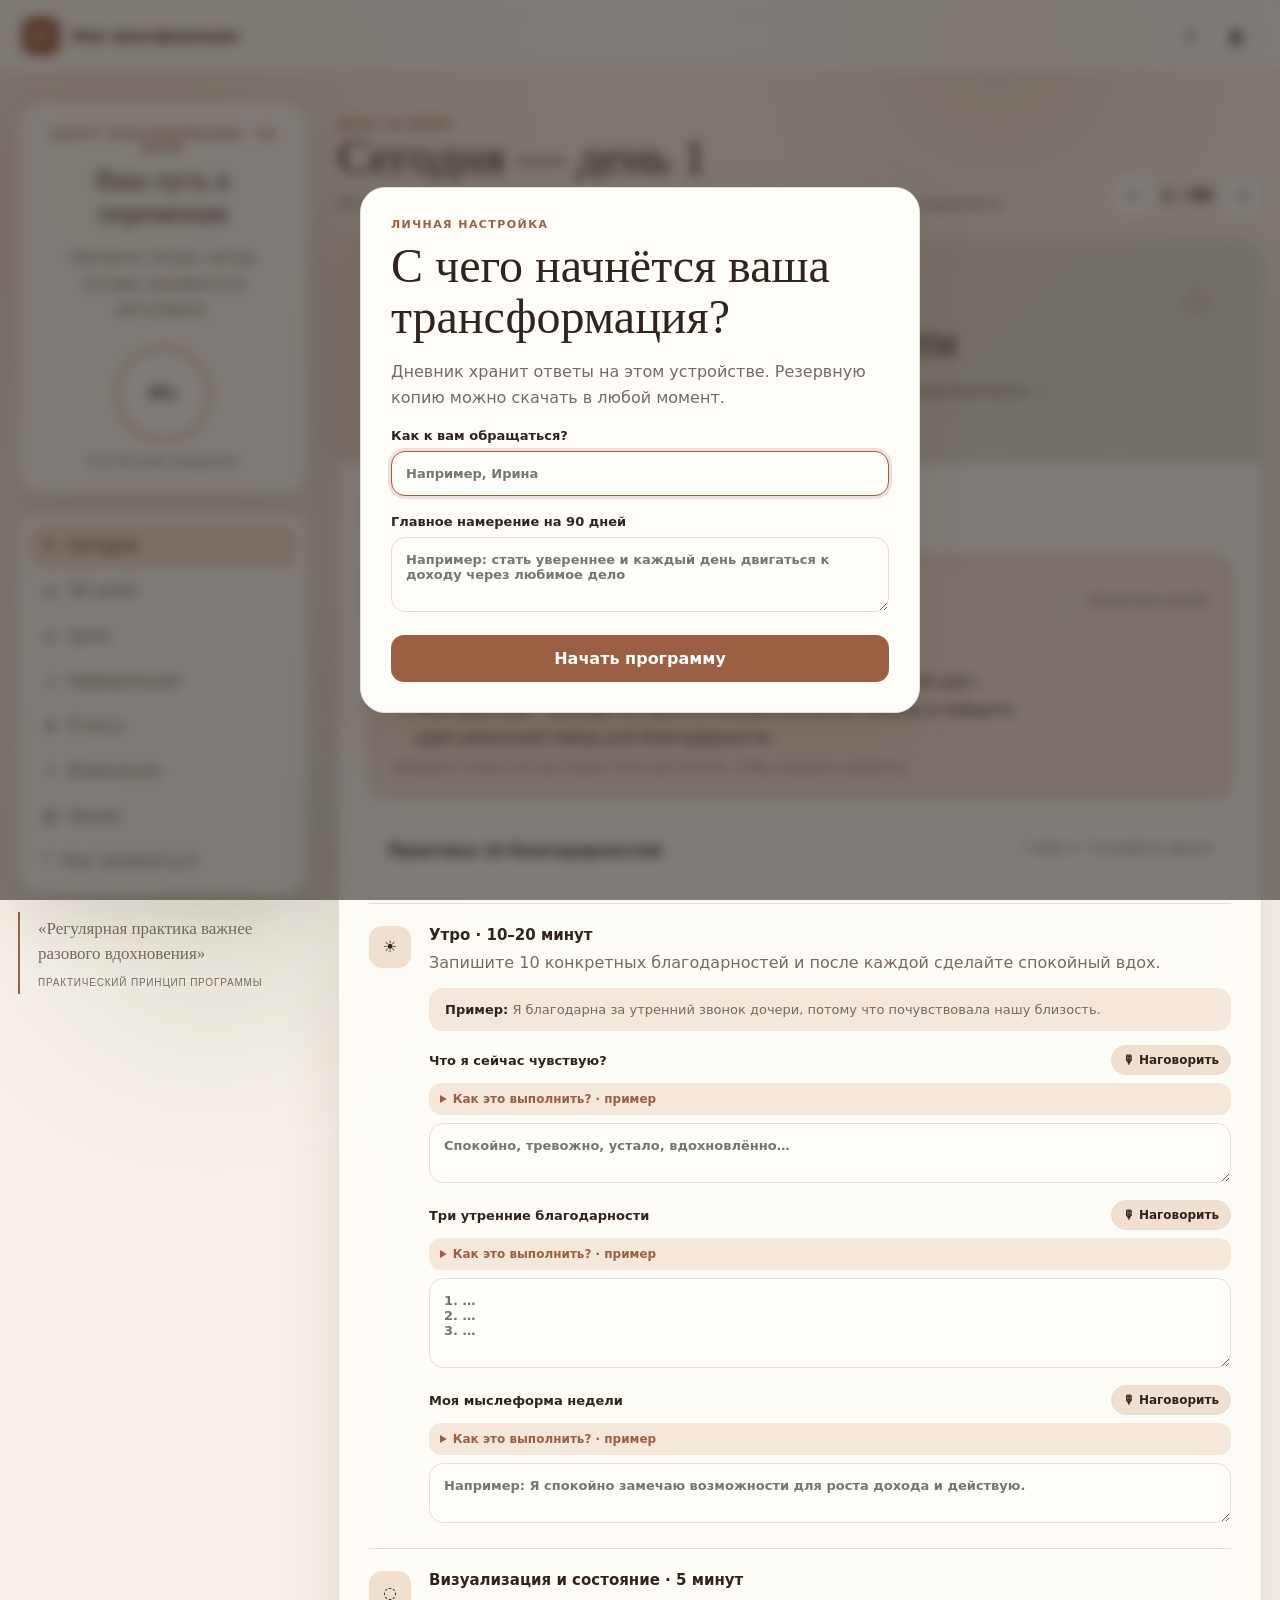
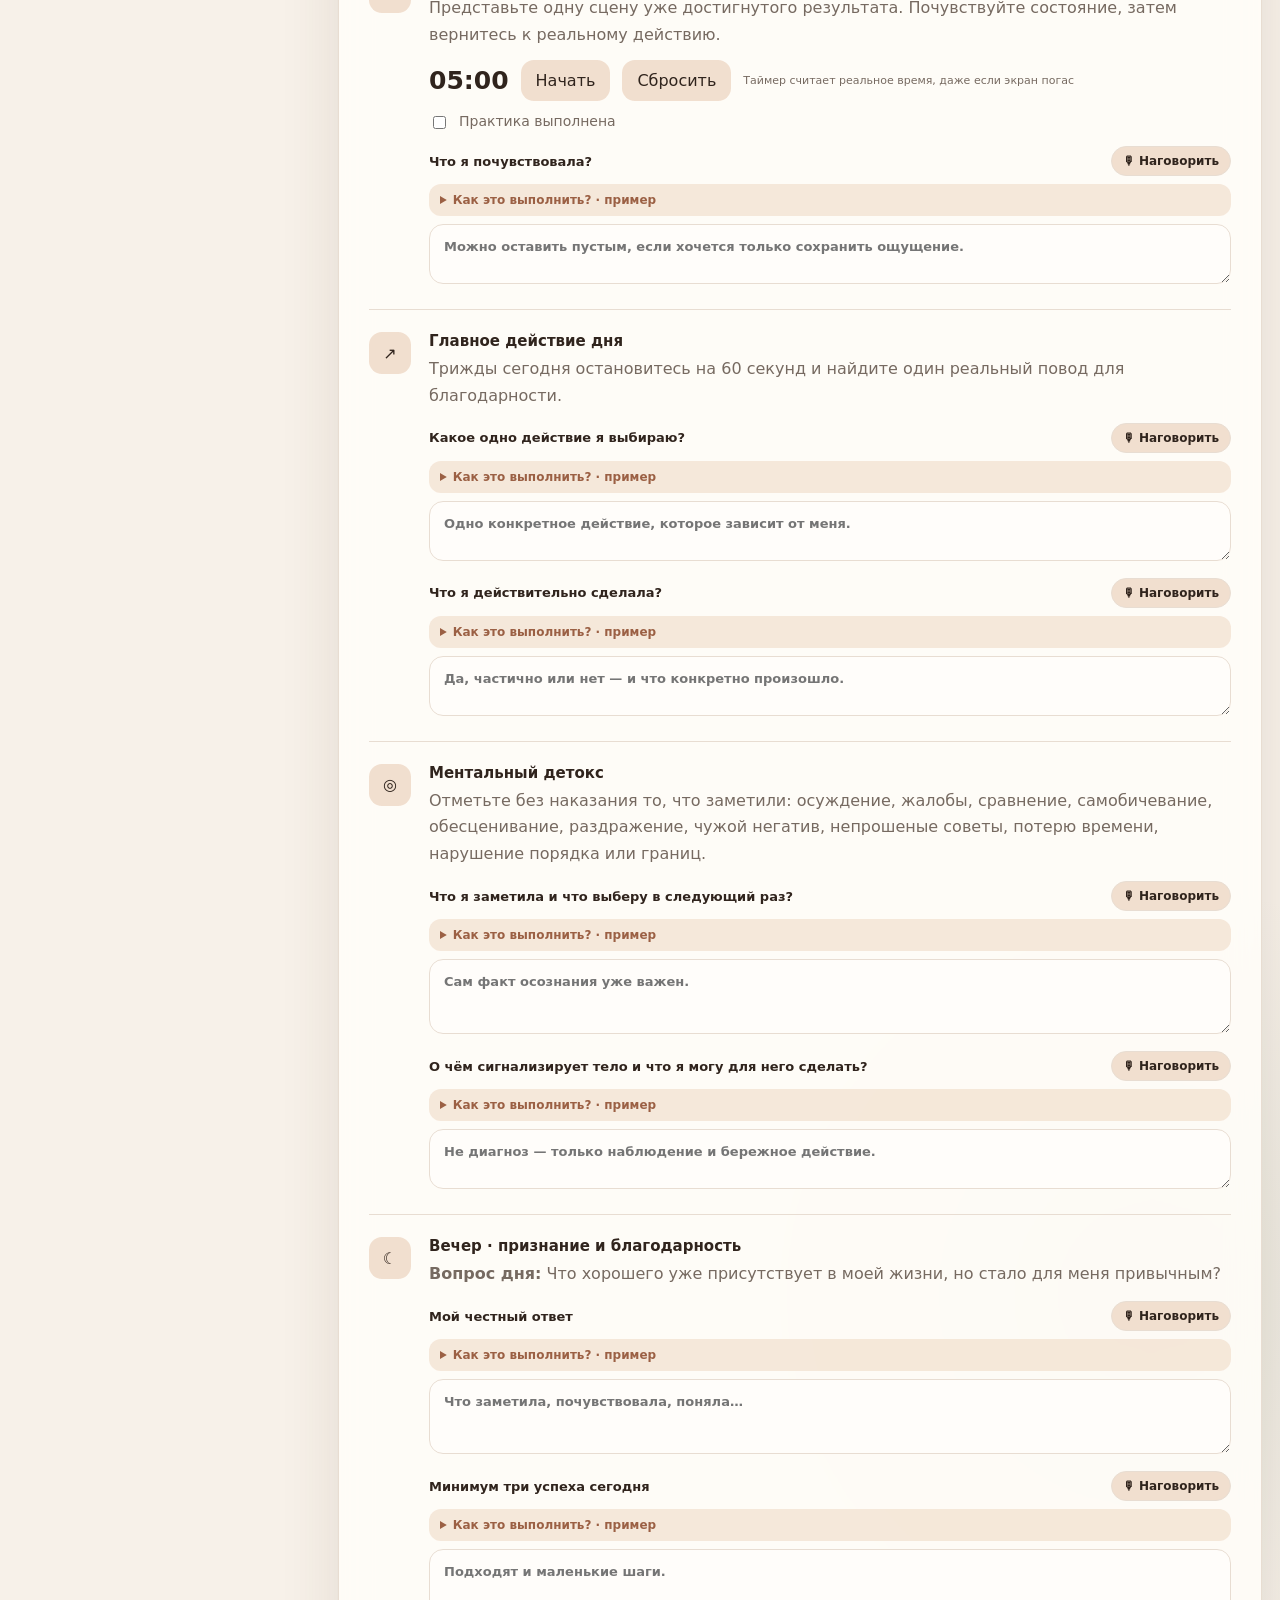
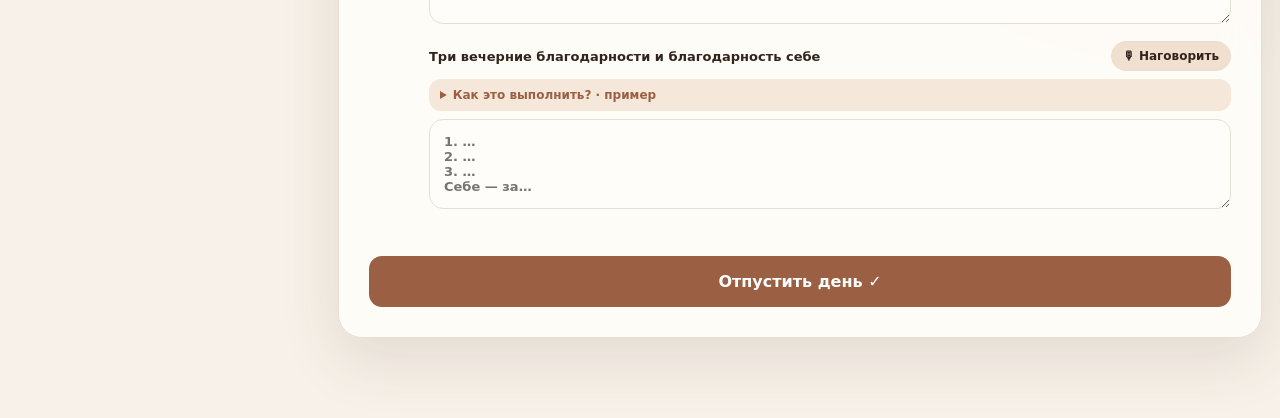
==== commit 448ed47c: "Добавить подсказки, точный таймер и длительную диктовку" ====
--- a/index.html
+++ b/index.html
@@ -25,5 +25,5 @@
     <section class="content" id="app" aria-live="polite"></section>
   </main>
   <dialog id="welcomeDialog"><form method="dialog" id="welcomeForm"><p class="eyebrow">Личная настройка</p><h2>С чего начнётся ваша трансформация?</h2><p class="muted">Дневник хранит ответы на этом устройстве. Резервную копию можно скачать в любой момент.</p><label>Как к вам обращаться?<input id="nameInput" maxlength="50" placeholder="Например, Ирина" required></label><label>Главное намерение на 90 дней<textarea id="intentionInput" rows="3" placeholder="Например: стать увереннее и каждый день двигаться к доходу через любимое дело" required></textarea></label><button class="primary" value="start">Начать программу</button></form></dialog>
-  <div class="toast" id="toast" role="status"></div><noscript><p class="notice">Для работы дневника включите JavaScript в настройках Safari.</p></noscript><script src="app.js?v=7"></script>
+  <div class="toast" id="toast" role="status"></div><noscript><p class="notice">Для работы дневника включите JavaScript в настройках Safari.</p></noscript><script src="app.js?v=8"></script>
 </body></html>
--- a/styles.css
+++ b/styles.css
@@ -3,3 +3,4 @@
 .field-head{display:flex;align-items:center;justify-content:space-between;gap:10px}.voice-button{border:1px solid var(--line);border-radius:999px;padding:7px 11px;background:var(--soft);color:var(--ink);font-size:12px;font-weight:700;cursor:pointer;white-space:nowrap}.voice-button.listening{background:#b23b3b;color:#fff;animation:pulse 1s infinite}@keyframes pulse{50%{opacity:.62}}
 .affirmation-hero{position:relative;overflow:hidden;padding:32px;margin-bottom:18px;border-radius:24px;color:#fff;background:linear-gradient(135deg,#6a22ff,#ef2fb8 52%,#ff9d19);box-shadow:0 22px 60px rgba(112,36,255,.28)}.affirmation-hero:after{content:"";position:absolute;width:220px;height:220px;border-radius:50%;right:-60px;top:-90px;background:rgba(255,255,255,.2)}.affirmation-hero h3{font:400 30px/1.2 Prata,serif;margin:8px 0}.affirmation-hero p{max-width:700px;line-height:1.65;margin:0}.affirmation-symbol{font-size:38px;color:#fff59a}.affirmation-actions{display:flex;gap:10px;flex-wrap:wrap;margin-top:16px}.tiny{font-size:12px;margin-bottom:0}#affirmationText{line-height:1.85}
 .paper-practice{display:grid;grid-template-columns:1fr auto;gap:18px;padding:22px;margin:0 0 24px;border:2px dashed color-mix(in srgb,var(--accent) 55%,var(--line));border-radius:18px;background:color-mix(in srgb,var(--soft) 70%,var(--card))}.paper-practice h4{margin:10px 0 8px}.paper-practice ol{margin:0;padding-left:22px;line-height:1.75}.paper-practice p{margin:8px 0 0;color:var(--muted);font-size:12px}.paper-badge{display:inline-block;padding:5px 10px;border-radius:999px;background:var(--accent);color:#fff;font-size:11px;font-weight:700}.gratitude14{margin:10px 0 24px;border:1px solid var(--line);border-radius:18px;background:var(--card);overflow:hidden}.gratitude14 summary{display:flex;justify-content:space-between;gap:12px;padding:18px;cursor:pointer;color:var(--ink)}.gratitude14 summary span{color:var(--muted);font-size:12px}.gratitude-inner{padding:0 20px 22px}.gratitude-inner>p{color:var(--muted);line-height:1.6}@media(max-width:620px){.paper-practice{grid-template-columns:1fr}.gratitude14 summary{align-items:flex-start;flex-direction:column}}
+.field-help{margin-top:8px;border-radius:12px;background:color-mix(in srgb,var(--soft) 72%,transparent);font-weight:500}.field-help summary{cursor:pointer;padding:9px 11px;color:var(--accent);font-size:12px;font-weight:700}.field-help p{margin:0;padding:0 11px 11px;color:var(--muted);font-size:12px;line-height:1.55}.timer-row:after{content:"Таймер считает реальное время, даже если экран погас";display:block;color:var(--muted);font-size:11px}.timer-row{flex-wrap:wrap}.voice-button.listening{min-width:118px}
